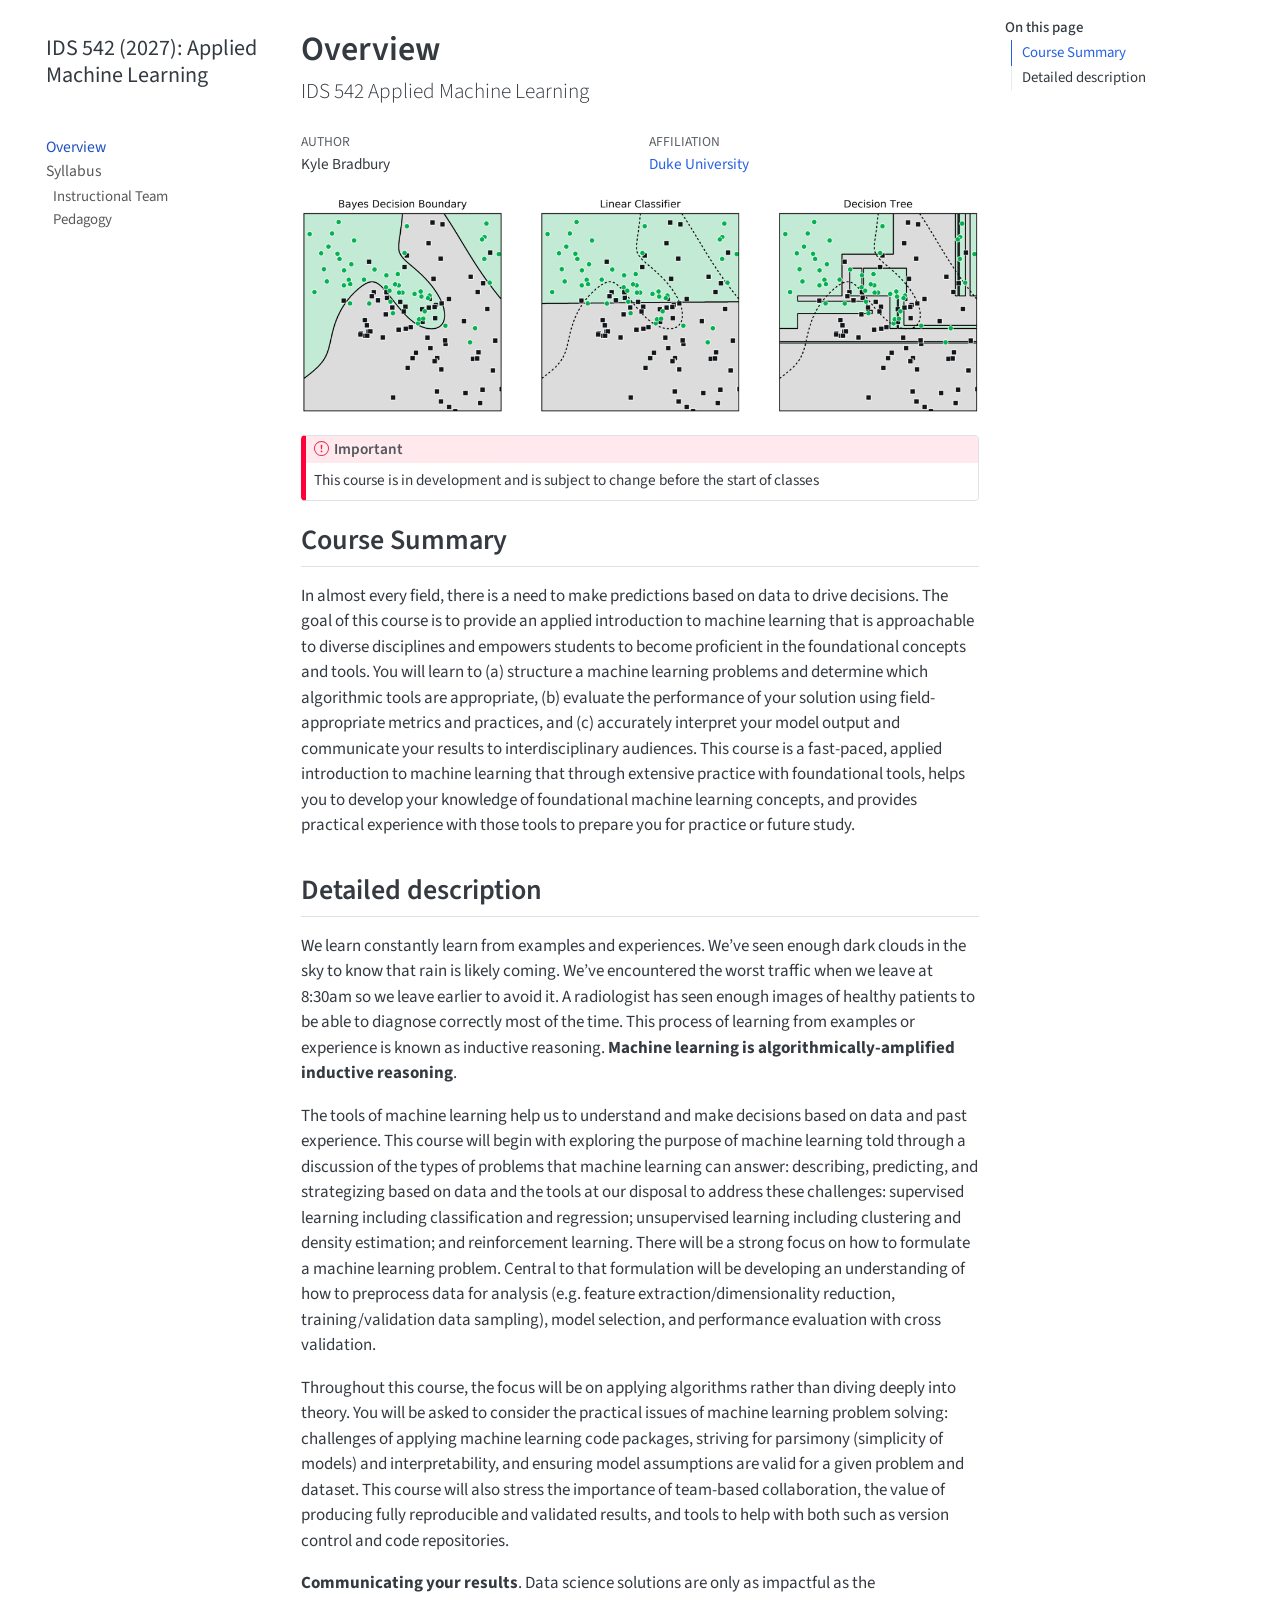
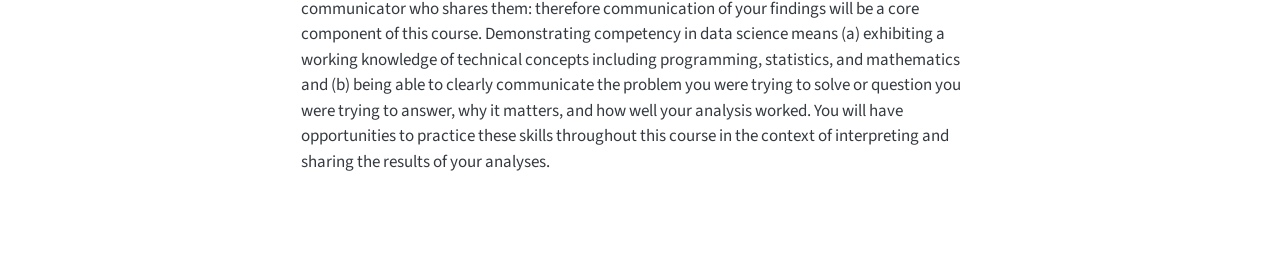
==== docs/index.html @ 414c174b "first commit" ====
<!DOCTYPE html>
<html xmlns="http://www.w3.org/1999/xhtml" lang="en" xml:lang="en"><head>

<meta charset="utf-8">
<meta name="generator" content="quarto-1.6.36">

<meta name="viewport" content="width=device-width, initial-scale=1.0, user-scalable=yes">

<meta name="author" content="Kyle Bradbury">

<title>Overview – IDS 542 (2027): Applied Machine Learning</title>
<style>
code{white-space: pre-wrap;}
span.smallcaps{font-variant: small-caps;}
div.columns{display: flex; gap: min(4vw, 1.5em);}
div.column{flex: auto; overflow-x: auto;}
div.hanging-indent{margin-left: 1.5em; text-indent: -1.5em;}
ul.task-list{list-style: none;}
ul.task-list li input[type="checkbox"] {
  width: 0.8em;
  margin: 0 0.8em 0.2em -1em; /* quarto-specific, see https://github.com/quarto-dev/quarto-cli/issues/4556 */ 
  vertical-align: middle;
}
</style>


<script src="site_libs/quarto-nav/quarto-nav.js"></script>
<script src="site_libs/quarto-nav/headroom.min.js"></script>
<script src="site_libs/clipboard/clipboard.min.js"></script>
<script src="site_libs/quarto-search/autocomplete.umd.js"></script>
<script src="site_libs/quarto-search/fuse.min.js"></script>
<script src="site_libs/quarto-search/quarto-search.js"></script>
<meta name="quarto:offset" content="./">
<script src="site_libs/quarto-html/quarto.js"></script>
<script src="site_libs/quarto-html/popper.min.js"></script>
<script src="site_libs/quarto-html/tippy.umd.min.js"></script>
<script src="site_libs/quarto-html/anchor.min.js"></script>
<link href="site_libs/quarto-html/tippy.css" rel="stylesheet">
<link href="site_libs/quarto-html/quarto-syntax-highlighting-01c78b5cd655e4cd89133cf59d535862.css" rel="stylesheet" id="quarto-text-highlighting-styles">
<script src="site_libs/bootstrap/bootstrap.min.js"></script>
<link href="site_libs/bootstrap/bootstrap-icons.css" rel="stylesheet">
<link href="site_libs/bootstrap/bootstrap-504dfd40fe2ab044efd8c4ece178275b.min.css" rel="stylesheet" append-hash="true" id="quarto-bootstrap" data-mode="light">
<script id="quarto-search-options" type="application/json">{
  "location": "sidebar",
  "copy-button": false,
  "collapse-after": 3,
  "panel-placement": "start",
  "type": "textbox",
  "limit": 50,
  "keyboard-shortcut": [
    "f",
    "/",
    "s"
  ],
  "show-item-context": false,
  "language": {
    "search-no-results-text": "No results",
    "search-matching-documents-text": "matching documents",
    "search-copy-link-title": "Copy link to search",
    "search-hide-matches-text": "Hide additional matches",
    "search-more-match-text": "more match in this document",
    "search-more-matches-text": "more matches in this document",
    "search-clear-button-title": "Clear",
    "search-text-placeholder": "",
    "search-detached-cancel-button-title": "Cancel",
    "search-submit-button-title": "Submit",
    "search-label": "Search"
  }
}</script>
<script async="" src="https://www.googletagmanager.com/gtag/js?id=G-63SKKDGFHG"></script>

<script type="text/javascript">

window.dataLayer = window.dataLayer || [];
function gtag(){dataLayer.push(arguments);}
gtag('js', new Date());
gtag('config', 'G-63SKKDGFHG', { 'anonymize_ip': true});
</script>


<link rel="stylesheet" href="styles.css">
</head>

<body class="nav-sidebar floating">

<div id="quarto-search-results"></div>
  <header id="quarto-header" class="headroom fixed-top">
  <nav class="quarto-secondary-nav">
    <div class="container-fluid d-flex">
      <button type="button" class="quarto-btn-toggle btn" data-bs-toggle="collapse" role="button" data-bs-target=".quarto-sidebar-collapse-item" aria-controls="quarto-sidebar" aria-expanded="false" aria-label="Toggle sidebar navigation" onclick="if (window.quartoToggleHeadroom) { window.quartoToggleHeadroom(); }">
        <i class="bi bi-layout-text-sidebar-reverse"></i>
      </button>
        <nav class="quarto-page-breadcrumbs" aria-label="breadcrumb"><ol class="breadcrumb"><li class="breadcrumb-item"><a href="./index.html">Overview</a></li></ol></nav>
        <a class="flex-grow-1" role="navigation" data-bs-toggle="collapse" data-bs-target=".quarto-sidebar-collapse-item" aria-controls="quarto-sidebar" aria-expanded="false" aria-label="Toggle sidebar navigation" onclick="if (window.quartoToggleHeadroom) { window.quartoToggleHeadroom(); }">      
        </a>
      <button type="button" class="btn quarto-search-button" aria-label="Search" onclick="window.quartoOpenSearch();">
        <i class="bi bi-search"></i>
      </button>
    </div>
  </nav>
</header>
<!-- content -->
<div id="quarto-content" class="quarto-container page-columns page-rows-contents page-layout-article">
<!-- sidebar -->
  <nav id="quarto-sidebar" class="sidebar collapse collapse-horizontal quarto-sidebar-collapse-item sidebar-navigation floating overflow-auto">
    <div class="pt-lg-2 mt-2 text-left sidebar-header">
    <div class="sidebar-title mb-0 py-0">
      <a href="./">IDS 542 (2027): Applied Machine Learning</a> 
    </div>
      </div>
        <div class="mt-2 flex-shrink-0 align-items-center">
        <div class="sidebar-search">
        <div id="quarto-search" class="" title="Search"></div>
        </div>
        </div>
    <div class="sidebar-menu-container"> 
    <ul class="list-unstyled mt-1">
        <li class="sidebar-item">
  <div class="sidebar-item-container"> 
  <a href="./index.html" class="sidebar-item-text sidebar-link active">
 <span class="menu-text">Overview</span></a>
  </div>
</li>
        <li class="sidebar-item sidebar-item-section">
      <div class="sidebar-item-container"> 
            <a class="sidebar-item-text sidebar-link text-start" data-bs-toggle="collapse" data-bs-target="#quarto-sidebar-section-1" role="navigation" aria-expanded="true">
 <span class="menu-text">Syllabus</span></a>
          <a class="sidebar-item-toggle text-start" data-bs-toggle="collapse" data-bs-target="#quarto-sidebar-section-1" role="navigation" aria-expanded="true" aria-label="Toggle section">
            <i class="bi bi-chevron-right ms-2"></i>
          </a> 
      </div>
      <ul id="quarto-sidebar-section-1" class="collapse list-unstyled sidebar-section depth1 show">  
          <li class="sidebar-item">
  <div class="sidebar-item-container"> 
  <a href="./contacts.html" class="sidebar-item-text sidebar-link">
 <span class="menu-text">Instructional Team</span></a>
  </div>
</li>
          <li class="sidebar-item">
  <div class="sidebar-item-container"> 
  <a href="./pedagogy.html" class="sidebar-item-text sidebar-link">
 <span class="menu-text">Pedagogy</span></a>
  </div>
</li>
      </ul>
  </li>
    </ul>
    </div>
</nav>
<div id="quarto-sidebar-glass" class="quarto-sidebar-collapse-item" data-bs-toggle="collapse" data-bs-target=".quarto-sidebar-collapse-item"></div>
<!-- margin-sidebar -->
    <div id="quarto-margin-sidebar" class="sidebar margin-sidebar">
        <nav id="TOC" role="doc-toc" class="toc-active">
    <h2 id="toc-title">On this page</h2>
   
  <ul>
  <li><a href="#course-summary" id="toc-course-summary" class="nav-link active" data-scroll-target="#course-summary">Course Summary</a></li>
  <li><a href="#detailed-description" id="toc-detailed-description" class="nav-link" data-scroll-target="#detailed-description">Detailed description</a></li>
  </ul>
</nav>
    </div>
<!-- main -->
<main class="content" id="quarto-document-content">

<header id="title-block-header" class="quarto-title-block default">
<div class="quarto-title">
<h1 class="title">Overview</h1>
<p class="subtitle lead">IDS 542 Applied Machine Learning</p>
</div>


<div class="quarto-title-meta-author">
  <div class="quarto-title-meta-heading">Author</div>
  <div class="quarto-title-meta-heading">Affiliation</div>
  
    <div class="quarto-title-meta-contents">
    <p class="author">Kyle Bradbury <a href="mailto:kyle.bradbury@duke.edu" class="quarto-title-author-email"><i class="bi bi-envelope"></i></a> </p>
  </div>
  <div class="quarto-title-meta-contents">
        <p class="affiliation">
            <a href="www.duke.edu">
            Duke University
            </a>
          </p>
      </div>
  </div>

<div class="quarto-title-meta">

      
  
    
  </div>
  


</header>


<p><img src="img/decision-boundaries.png" class="img-fluid"></p>
<div class="callout callout-style-default callout-important callout-titled">
<div class="callout-header d-flex align-content-center">
<div class="callout-icon-container">
<i class="callout-icon"></i>
</div>
<div class="callout-title-container flex-fill">
Important
</div>
</div>
<div class="callout-body-container callout-body">
<p>This course is in development and is subject to change before the start of classes</p>
</div>
</div>
<section id="course-summary" class="level2">
<h2 class="anchored" data-anchor-id="course-summary">Course Summary</h2>
<p>In almost every field, there is a need to make predictions based on data to drive decisions. The goal of this course is to provide an applied introduction to machine learning that is approachable to diverse disciplines and empowers students to become proficient in the foundational concepts and tools. You will learn to (a) structure a machine learning problems and determine which algorithmic tools are appropriate, (b) evaluate the performance of your solution using field-appropriate metrics and practices, and (c) accurately interpret your model output and communicate your results to interdisciplinary audiences. This course is a fast-paced, applied introduction to machine learning that through extensive practice with foundational tools, helps you to develop your knowledge of foundational machine learning concepts, and provides practical experience with those tools to prepare you for practice or future study.</p>
</section>
<section id="detailed-description" class="level2">
<h2 class="anchored" data-anchor-id="detailed-description">Detailed description</h2>
<p>We learn constantly learn from examples and experiences. We’ve seen enough dark clouds in the sky to know that rain is likely coming. We’ve encountered the worst traffic when we leave at 8:30am so we leave earlier to avoid it. A radiologist has seen enough images of healthy patients to be able to diagnose correctly most of the time. This process of learning from examples or experience is known as inductive reasoning. <strong>Machine learning is algorithmically-amplified inductive reasoning</strong>.</p>
<p>The tools of machine learning help us to understand and make decisions based on data and past experience. This course will begin with exploring the purpose of machine learning told through a discussion of the types of problems that machine learning can answer: describing, predicting, and strategizing based on data and the tools at our disposal to address these challenges: supervised learning including classification and regression; unsupervised learning including clustering and density estimation; and reinforcement learning. There will be a strong focus on how to formulate a machine learning problem. Central to that formulation will be developing an understanding of how to preprocess data for analysis (e.g.&nbsp;feature extraction/dimensionality reduction, training/validation data sampling), model selection, and performance evaluation with cross validation.</p>
<p>Throughout this course, the focus will be on applying algorithms rather than diving deeply into theory. You will be asked to consider the practical issues of machine learning problem solving: challenges of applying machine learning code packages, striving for parsimony (simplicity of models) and interpretability, and ensuring model assumptions are valid for a given problem and dataset. This course will also stress the importance of team-based collaboration, the value of producing fully reproducible and validated results, and tools to help with both such as version control and code repositories.</p>
<p><strong>Communicating your results</strong>. Data science solutions are only as impactful as the communicator who shares them: therefore communication of your findings will be a core component of this course. Demonstrating competency in data science means (a) exhibiting a working knowledge of technical concepts including programming, statistics, and mathematics and (b) being able to clearly communicate the problem you were trying to solve or question you were trying to answer, why it matters, and how well your analysis worked. You will have opportunities to practice these skills throughout this course in the context of interpreting and sharing the results of your analyses.</p>


</section>

</main> <!-- /main -->
<script id="quarto-html-after-body" type="application/javascript">
window.document.addEventListener("DOMContentLoaded", function (event) {
  const toggleBodyColorMode = (bsSheetEl) => {
    const mode = bsSheetEl.getAttribute("data-mode");
    const bodyEl = window.document.querySelector("body");
    if (mode === "dark") {
      bodyEl.classList.add("quarto-dark");
      bodyEl.classList.remove("quarto-light");
    } else {
      bodyEl.classList.add("quarto-light");
      bodyEl.classList.remove("quarto-dark");
    }
  }
  const toggleBodyColorPrimary = () => {
    const bsSheetEl = window.document.querySelector("link#quarto-bootstrap");
    if (bsSheetEl) {
      toggleBodyColorMode(bsSheetEl);
    }
  }
  toggleBodyColorPrimary();  
  const icon = "";
  const anchorJS = new window.AnchorJS();
  anchorJS.options = {
    placement: 'right',
    icon: icon
  };
  anchorJS.add('.anchored');
  const isCodeAnnotation = (el) => {
    for (const clz of el.classList) {
      if (clz.startsWith('code-annotation-')) {                     
        return true;
      }
    }
    return false;
  }
  const onCopySuccess = function(e) {
    // button target
    const button = e.trigger;
    // don't keep focus
    button.blur();
    // flash "checked"
    button.classList.add('code-copy-button-checked');
    var currentTitle = button.getAttribute("title");
    button.setAttribute("title", "Copied!");
    let tooltip;
    if (window.bootstrap) {
      button.setAttribute("data-bs-toggle", "tooltip");
      button.setAttribute("data-bs-placement", "left");
      button.setAttribute("data-bs-title", "Copied!");
      tooltip = new bootstrap.Tooltip(button, 
        { trigger: "manual", 
          customClass: "code-copy-button-tooltip",
          offset: [0, -8]});
      tooltip.show();    
    }
    setTimeout(function() {
      if (tooltip) {
        tooltip.hide();
        button.removeAttribute("data-bs-title");
        button.removeAttribute("data-bs-toggle");
        button.removeAttribute("data-bs-placement");
      }
      button.setAttribute("title", currentTitle);
      button.classList.remove('code-copy-button-checked');
    }, 1000);
    // clear code selection
    e.clearSelection();
  }
  const getTextToCopy = function(trigger) {
      const codeEl = trigger.previousElementSibling.cloneNode(true);
      for (const childEl of codeEl.children) {
        if (isCodeAnnotation(childEl)) {
          childEl.remove();
        }
      }
      return codeEl.innerText;
  }
  const clipboard = new window.ClipboardJS('.code-copy-button:not([data-in-quarto-modal])', {
    text: getTextToCopy
  });
  clipboard.on('success', onCopySuccess);
  if (window.document.getElementById('quarto-embedded-source-code-modal')) {
    const clipboardModal = new window.ClipboardJS('.code-copy-button[data-in-quarto-modal]', {
      text: getTextToCopy,
      container: window.document.getElementById('quarto-embedded-source-code-modal')
    });
    clipboardModal.on('success', onCopySuccess);
  }
    var localhostRegex = new RegExp(/^(?:http|https):\/\/localhost\:?[0-9]*\//);
    var mailtoRegex = new RegExp(/^mailto:/);
      var filterRegex = new RegExp('/' + window.location.host + '/');
    var isInternal = (href) => {
        return filterRegex.test(href) || localhostRegex.test(href) || mailtoRegex.test(href);
    }
    // Inspect non-navigation links and adorn them if external
 	var links = window.document.querySelectorAll('a[href]:not(.nav-link):not(.navbar-brand):not(.toc-action):not(.sidebar-link):not(.sidebar-item-toggle):not(.pagination-link):not(.no-external):not([aria-hidden]):not(.dropdown-item):not(.quarto-navigation-tool):not(.about-link)');
    for (var i=0; i<links.length; i++) {
      const link = links[i];
      if (!isInternal(link.href)) {
        // undo the damage that might have been done by quarto-nav.js in the case of
        // links that we want to consider external
        if (link.dataset.originalHref !== undefined) {
          link.href = link.dataset.originalHref;
        }
      }
    }
  function tippyHover(el, contentFn, onTriggerFn, onUntriggerFn) {
    const config = {
      allowHTML: true,
      maxWidth: 500,
      delay: 100,
      arrow: false,
      appendTo: function(el) {
          return el.parentElement;
      },
      interactive: true,
      interactiveBorder: 10,
      theme: 'quarto',
      placement: 'bottom-start',
    };
    if (contentFn) {
      config.content = contentFn;
    }
    if (onTriggerFn) {
      config.onTrigger = onTriggerFn;
    }
    if (onUntriggerFn) {
      config.onUntrigger = onUntriggerFn;
    }
    window.tippy(el, config); 
  }
  const noterefs = window.document.querySelectorAll('a[role="doc-noteref"]');
  for (var i=0; i<noterefs.length; i++) {
    const ref = noterefs[i];
    tippyHover(ref, function() {
      // use id or data attribute instead here
      let href = ref.getAttribute('data-footnote-href') || ref.getAttribute('href');
      try { href = new URL(href).hash; } catch {}
      const id = href.replace(/^#\/?/, "");
      const note = window.document.getElementById(id);
      if (note) {
        return note.innerHTML;
      } else {
        return "";
      }
    });
  }
  const xrefs = window.document.querySelectorAll('a.quarto-xref');
  const processXRef = (id, note) => {
    // Strip column container classes
    const stripColumnClz = (el) => {
      el.classList.remove("page-full", "page-columns");
      if (el.children) {
        for (const child of el.children) {
          stripColumnClz(child);
        }
      }
    }
    stripColumnClz(note)
    if (id === null || id.startsWith('sec-')) {
      // Special case sections, only their first couple elements
      const container = document.createElement("div");
      if (note.children && note.children.length > 2) {
        container.appendChild(note.children[0].cloneNode(true));
        for (let i = 1; i < note.children.length; i++) {
          const child = note.children[i];
          if (child.tagName === "P" && child.innerText === "") {
            continue;
          } else {
            container.appendChild(child.cloneNode(true));
            break;
          }
        }
        if (window.Quarto?.typesetMath) {
          window.Quarto.typesetMath(container);
        }
        return container.innerHTML
      } else {
        if (window.Quarto?.typesetMath) {
          window.Quarto.typesetMath(note);
        }
        return note.innerHTML;
      }
    } else {
      // Remove any anchor links if they are present
      const anchorLink = note.querySelector('a.anchorjs-link');
      if (anchorLink) {
        anchorLink.remove();
      }
      if (window.Quarto?.typesetMath) {
        window.Quarto.typesetMath(note);
      }
      if (note.classList.contains("callout")) {
        return note.outerHTML;
      } else {
        return note.innerHTML;
      }
    }
  }
  for (var i=0; i<xrefs.length; i++) {
    const xref = xrefs[i];
    tippyHover(xref, undefined, function(instance) {
      instance.disable();
      let url = xref.getAttribute('href');
      let hash = undefined; 
      if (url.startsWith('#')) {
        hash = url;
      } else {
        try { hash = new URL(url).hash; } catch {}
      }
      if (hash) {
        const id = hash.replace(/^#\/?/, "");
        const note = window.document.getElementById(id);
        if (note !== null) {
          try {
            const html = processXRef(id, note.cloneNode(true));
            instance.setContent(html);
          } finally {
            instance.enable();
            instance.show();
          }
        } else {
          // See if we can fetch this
          fetch(url.split('#')[0])
          .then(res => res.text())
          .then(html => {
            const parser = new DOMParser();
            const htmlDoc = parser.parseFromString(html, "text/html");
            const note = htmlDoc.getElementById(id);
            if (note !== null) {
              const html = processXRef(id, note);
              instance.setContent(html);
            } 
          }).finally(() => {
            instance.enable();
            instance.show();
          });
        }
      } else {
        // See if we can fetch a full url (with no hash to target)
        // This is a special case and we should probably do some content thinning / targeting
        fetch(url)
        .then(res => res.text())
        .then(html => {
          const parser = new DOMParser();
          const htmlDoc = parser.parseFromString(html, "text/html");
          const note = htmlDoc.querySelector('main.content');
          if (note !== null) {
            // This should only happen for chapter cross references
            // (since there is no id in the URL)
            // remove the first header
            if (note.children.length > 0 && note.children[0].tagName === "HEADER") {
              note.children[0].remove();
            }
            const html = processXRef(null, note);
            instance.setContent(html);
          } 
        }).finally(() => {
          instance.enable();
          instance.show();
        });
      }
    }, function(instance) {
    });
  }
      let selectedAnnoteEl;
      const selectorForAnnotation = ( cell, annotation) => {
        let cellAttr = 'data-code-cell="' + cell + '"';
        let lineAttr = 'data-code-annotation="' +  annotation + '"';
        const selector = 'span[' + cellAttr + '][' + lineAttr + ']';
        return selector;
      }
      const selectCodeLines = (annoteEl) => {
        const doc = window.document;
        const targetCell = annoteEl.getAttribute("data-target-cell");
        const targetAnnotation = annoteEl.getAttribute("data-target-annotation");
        const annoteSpan = window.document.querySelector(selectorForAnnotation(targetCell, targetAnnotation));
        const lines = annoteSpan.getAttribute("data-code-lines").split(",");
        const lineIds = lines.map((line) => {
          return targetCell + "-" + line;
        })
        let top = null;
        let height = null;
        let parent = null;
        if (lineIds.length > 0) {
            //compute the position of the single el (top and bottom and make a div)
            const el = window.document.getElementById(lineIds[0]);
            top = el.offsetTop;
            height = el.offsetHeight;
            parent = el.parentElement.parentElement;
          if (lineIds.length > 1) {
            const lastEl = window.document.getElementById(lineIds[lineIds.length - 1]);
            const bottom = lastEl.offsetTop + lastEl.offsetHeight;
            height = bottom - top;
          }
          if (top !== null && height !== null && parent !== null) {
            // cook up a div (if necessary) and position it 
            let div = window.document.getElementById("code-annotation-line-highlight");
            if (div === null) {
              div = window.document.createElement("div");
              div.setAttribute("id", "code-annotation-line-highlight");
              div.style.position = 'absolute';
              parent.appendChild(div);
            }
            div.style.top = top - 2 + "px";
            div.style.height = height + 4 + "px";
            div.style.left = 0;
            let gutterDiv = window.document.getElementById("code-annotation-line-highlight-gutter");
            if (gutterDiv === null) {
              gutterDiv = window.document.createElement("div");
              gutterDiv.setAttribute("id", "code-annotation-line-highlight-gutter");
              gutterDiv.style.position = 'absolute';
              const codeCell = window.document.getElementById(targetCell);
              const gutter = codeCell.querySelector('.code-annotation-gutter');
              gutter.appendChild(gutterDiv);
            }
            gutterDiv.style.top = top - 2 + "px";
            gutterDiv.style.height = height + 4 + "px";
          }
          selectedAnnoteEl = annoteEl;
        }
      };
      const unselectCodeLines = () => {
        const elementsIds = ["code-annotation-line-highlight", "code-annotation-line-highlight-gutter"];
        elementsIds.forEach((elId) => {
          const div = window.document.getElementById(elId);
          if (div) {
            div.remove();
          }
        });
        selectedAnnoteEl = undefined;
      };
        // Handle positioning of the toggle
    window.addEventListener(
      "resize",
      throttle(() => {
        elRect = undefined;
        if (selectedAnnoteEl) {
          selectCodeLines(selectedAnnoteEl);
        }
      }, 10)
    );
    function throttle(fn, ms) {
    let throttle = false;
    let timer;
      return (...args) => {
        if(!throttle) { // first call gets through
            fn.apply(this, args);
            throttle = true;
        } else { // all the others get throttled
            if(timer) clearTimeout(timer); // cancel #2
            timer = setTimeout(() => {
              fn.apply(this, args);
              timer = throttle = false;
            }, ms);
        }
      };
    }
      // Attach click handler to the DT
      const annoteDls = window.document.querySelectorAll('dt[data-target-cell]');
      for (const annoteDlNode of annoteDls) {
        annoteDlNode.addEventListener('click', (event) => {
          const clickedEl = event.target;
          if (clickedEl !== selectedAnnoteEl) {
            unselectCodeLines();
            const activeEl = window.document.querySelector('dt[data-target-cell].code-annotation-active');
            if (activeEl) {
              activeEl.classList.remove('code-annotation-active');
            }
            selectCodeLines(clickedEl);
            clickedEl.classList.add('code-annotation-active');
          } else {
            // Unselect the line
            unselectCodeLines();
            clickedEl.classList.remove('code-annotation-active');
          }
        });
      }
  const findCites = (el) => {
    const parentEl = el.parentElement;
    if (parentEl) {
      const cites = parentEl.dataset.cites;
      if (cites) {
        return {
          el,
          cites: cites.split(' ')
        };
      } else {
        return findCites(el.parentElement)
      }
    } else {
      return undefined;
    }
  };
  var bibliorefs = window.document.querySelectorAll('a[role="doc-biblioref"]');
  for (var i=0; i<bibliorefs.length; i++) {
    const ref = bibliorefs[i];
    const citeInfo = findCites(ref);
    if (citeInfo) {
      tippyHover(citeInfo.el, function() {
        var popup = window.document.createElement('div');
        citeInfo.cites.forEach(function(cite) {
          var citeDiv = window.document.createElement('div');
          citeDiv.classList.add('hanging-indent');
          citeDiv.classList.add('csl-entry');
          var biblioDiv = window.document.getElementById('ref-' + cite);
          if (biblioDiv) {
            citeDiv.innerHTML = biblioDiv.innerHTML;
          }
          popup.appendChild(citeDiv);
        });
        return popup.innerHTML;
      });
    }
  }
});
</script>
</div> <!-- /content -->




</body></html>
---- docs/site_libs/quarto-html/tippy.css ----
.tippy-box[data-animation=fade][data-state=hidden]{opacity:0}[data-tippy-root]{max-width:calc(100vw - 10px)}.tippy-box{position:relative;background-color:#333;color:#fff;border-radius:4px;font-size:14px;line-height:1.4;white-space:normal;outline:0;transition-property:transform,visibility,opacity}.tippy-box[data-placement^=top]>.tippy-arrow{bottom:0}.tippy-box[data-placement^=top]>.tippy-arrow:before{bottom:-7px;left:0;border-width:8px 8px 0;border-top-color:initial;transform-origin:center top}.tippy-box[data-placement^=bottom]>.tippy-arrow{top:0}.tippy-box[data-placement^=bottom]>.tippy-arrow:before{top:-7px;left:0;border-width:0 8px 8px;border-bottom-color:initial;transform-origin:center bottom}.tippy-box[data-placement^=left]>.tippy-arrow{right:0}.tippy-box[data-placement^=left]>.tippy-arrow:before{border-width:8px 0 8px 8px;border-left-color:initial;right:-7px;transform-origin:center left}.tippy-box[data-placement^=right]>.tippy-arrow{left:0}.tippy-box[data-placement^=right]>.tippy-arrow:before{left:-7px;border-width:8px 8px 8px 0;border-right-color:initial;transform-origin:center right}.tippy-box[data-inertia][data-state=visible]{transition-timing-function:cubic-bezier(.54,1.5,.38,1.11)}.tippy-arrow{width:16px;height:16px;color:#333}.tippy-arrow:before{content:"";position:absolute;border-color:transparent;border-style:solid}.tippy-content{position:relative;padding:5px 9px;z-index:1}
---- docs/site_libs/quarto-html/quarto-syntax-highlighting-01c78b5cd655e4cd89133cf59d535862.css ----
/* quarto syntax highlight colors */
:root {
  --quarto-hl-ot-color: #003B4F;
  --quarto-hl-at-color: #657422;
  --quarto-hl-ss-color: #20794D;
  --quarto-hl-an-color: #5E5E5E;
  --quarto-hl-fu-color: #4758AB;
  --quarto-hl-st-color: #20794D;
  --quarto-hl-cf-color: #003B4F;
  --quarto-hl-op-color: #5E5E5E;
  --quarto-hl-er-color: #AD0000;
  --quarto-hl-bn-color: #AD0000;
  --quarto-hl-al-color: #AD0000;
  --quarto-hl-va-color: #111111;
  --quarto-hl-bu-color: inherit;
  --quarto-hl-ex-color: inherit;
  --quarto-hl-pp-color: #AD0000;
  --quarto-hl-in-color: #5E5E5E;
  --quarto-hl-vs-color: #20794D;
  --quarto-hl-wa-color: #5E5E5E;
  --quarto-hl-do-color: #5E5E5E;
  --quarto-hl-im-color: #00769E;
  --quarto-hl-ch-color: #20794D;
  --quarto-hl-dt-color: #AD0000;
  --quarto-hl-fl-color: #AD0000;
  --quarto-hl-co-color: #5E5E5E;
  --quarto-hl-cv-color: #5E5E5E;
  --quarto-hl-cn-color: #8f5902;
  --quarto-hl-sc-color: #5E5E5E;
  --quarto-hl-dv-color: #AD0000;
  --quarto-hl-kw-color: #003B4F;
}

/* other quarto variables */
:root {
  --quarto-font-monospace: SFMono-Regular, Menlo, Monaco, Consolas, "Liberation Mono", "Courier New", monospace;
}

pre > code.sourceCode > span {
  color: #003B4F;
}

code span {
  color: #003B4F;
}

code.sourceCode > span {
  color: #003B4F;
}

div.sourceCode,
div.sourceCode pre.sourceCode {
  color: #003B4F;
}

code span.ot {
  color: #003B4F;
  font-style: inherit;
}

code span.at {
  color: #657422;
  font-style: inherit;
}

code span.ss {
  color: #20794D;
  font-style: inherit;
}

code span.an {
  color: #5E5E5E;
  font-style: inherit;
}

code span.fu {
  color: #4758AB;
  font-style: inherit;
}

code span.st {
  color: #20794D;
  font-style: inherit;
}

code span.cf {
  color: #003B4F;
  font-weight: bold;
  font-style: inherit;
}

code span.op {
  color: #5E5E5E;
  font-style: inherit;
}

code span.er {
  color: #AD0000;
  font-style: inherit;
}

code span.bn {
  color: #AD0000;
  font-style: inherit;
}

code span.al {
  color: #AD0000;
  font-style: inherit;
}

code span.va {
  color: #111111;
  font-style: inherit;
}

code span.bu {
  font-style: inherit;
}

code span.ex {
  font-style: inherit;
}

code span.pp {
  color: #AD0000;
  font-style: inherit;
}

code span.in {
  color: #5E5E5E;
  font-style: inherit;
}

code span.vs {
  color: #20794D;
  font-style: inherit;
}

code span.wa {
  color: #5E5E5E;
  font-style: italic;
}

code span.do {
  color: #5E5E5E;
  font-style: italic;
}

code span.im {
  color: #00769E;
  font-style: inherit;
}

code span.ch {
  color: #20794D;
  font-style: inherit;
}

code span.dt {
  color: #AD0000;
  font-style: inherit;
}

code span.fl {
  color: #AD0000;
  font-style: inherit;
}

code span.co {
  color: #5E5E5E;
  font-style: inherit;
}

code span.cv {
  color: #5E5E5E;
  font-style: italic;
}

code span.cn {
  color: #8f5902;
  font-style: inherit;
}

code span.sc {
  color: #5E5E5E;
  font-style: inherit;
}

code span.dv {
  color: #AD0000;
  font-style: inherit;
}

code span.kw {
  color: #003B4F;
  font-weight: bold;
  font-style: inherit;
}

.prevent-inlining {
  content: "</";
}

/*# sourceMappingURL=b864b4b3bfc832830bc29b9fb759e26b.css.map */
---- docs/styles.css ----
/* css styles */
.module {
    font-size: 18px;
    background: darkgray;
    color: white;
  }

  .table-primary {
    background: rgb(218, 233, 250);
    /* color: white; */
  }

  .table-warning {
    background: rgb(247, 226, 214);
    /* color: white; */
  }


/* Fix the table so that it is readable in smaller settings */
@media 
only screen and (max-width: 600px),
(min-device-width: 768px) and (max-device-width: 1024px)  {

  /* Force table to not be like tables anymore */
  table, thead, tbody, th, td, tr { 
    display: block; 
  }
  
  /* Hide table headers (but not display: none;, for accessibility) */
  thead tr { 
    position: absolute;
    top: -9999px;
    left: -9999px;
  }
  
  /*tr { border: 1px solid #ccc; }*/
  
  td { 
    /* Behave  like a "row" */
    border: none;
    /*border-bottom: 1px solid #eee; */
    position: relative;
    padding-left: 50%; 
  }
  
  .lecnum {
    font-weight: bold;
  }

  td:before { 
    /* Now like a table header */
    position: absolute;
    /* Top/left values mimic padding */
    top: 6px;
    left: 6px;
    width: 45%; 
    padding-right: 10px; 
    white-space: nowrap;
  }

}
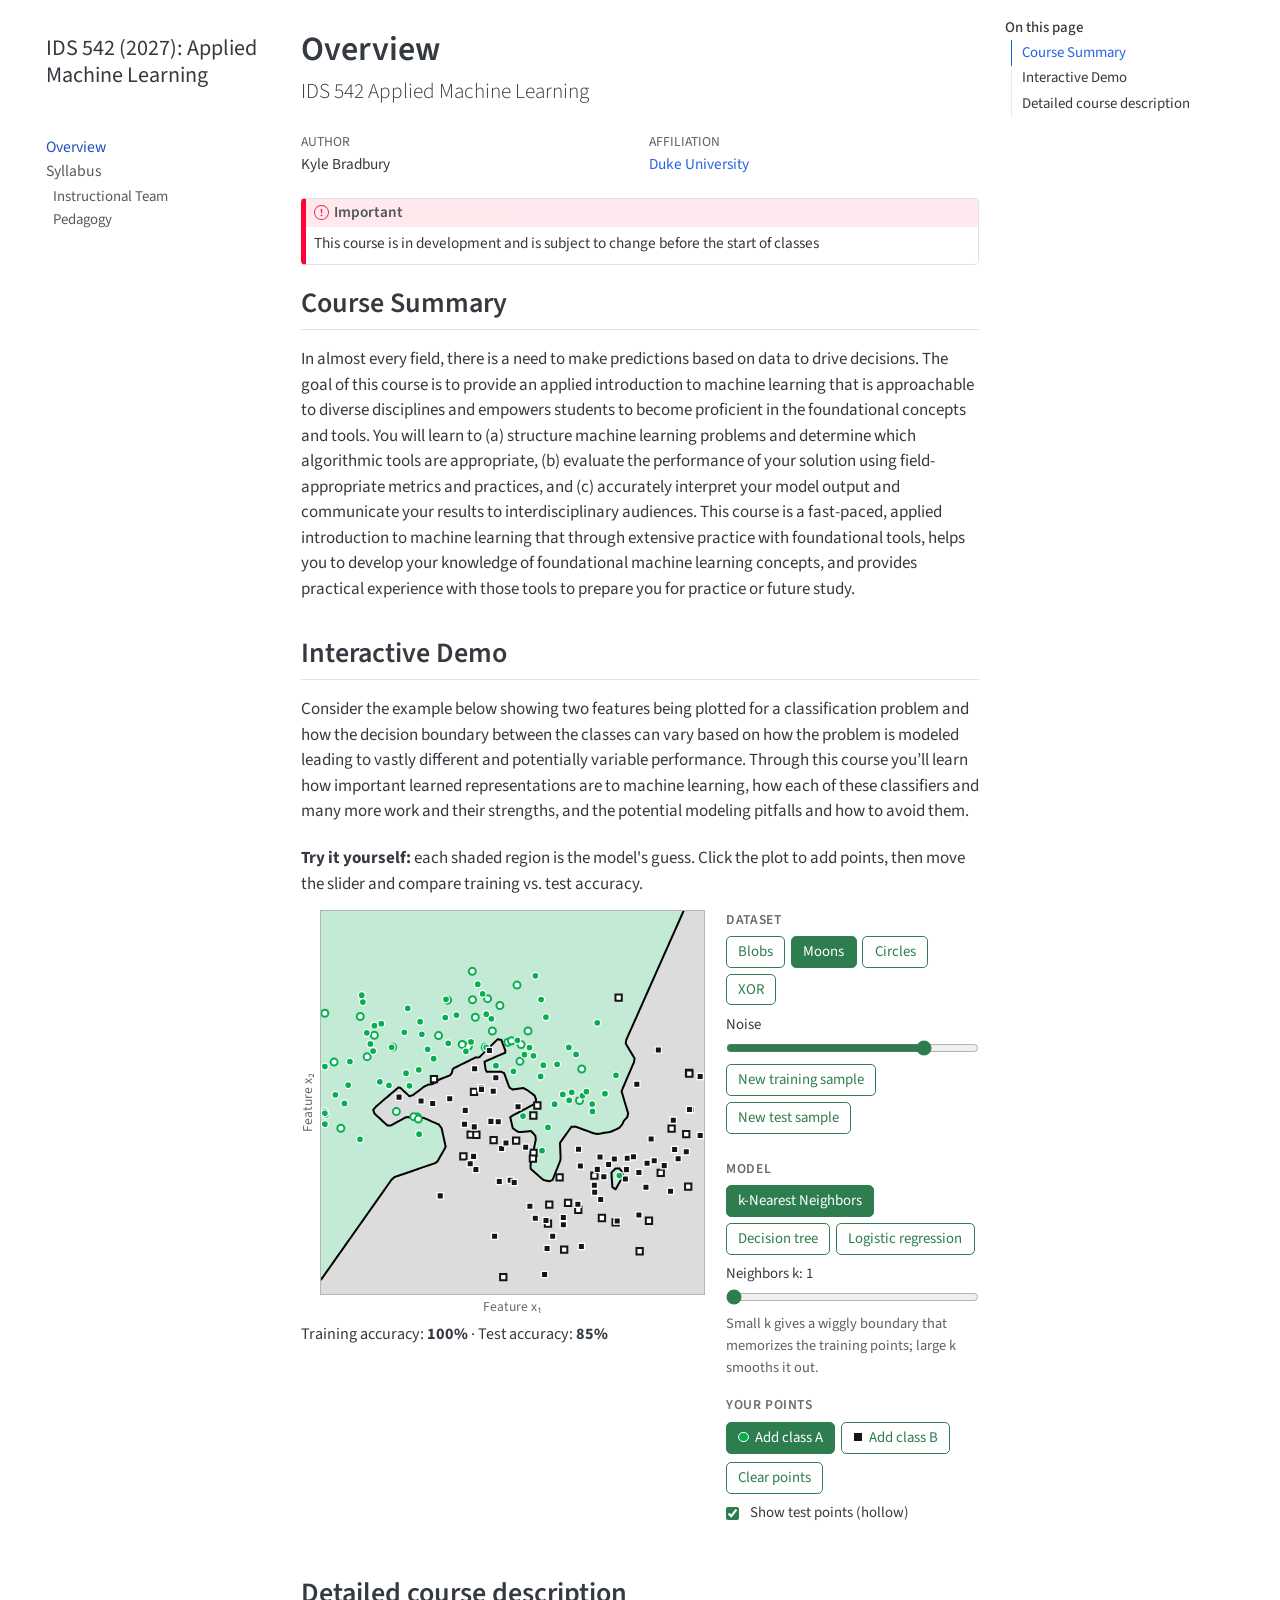
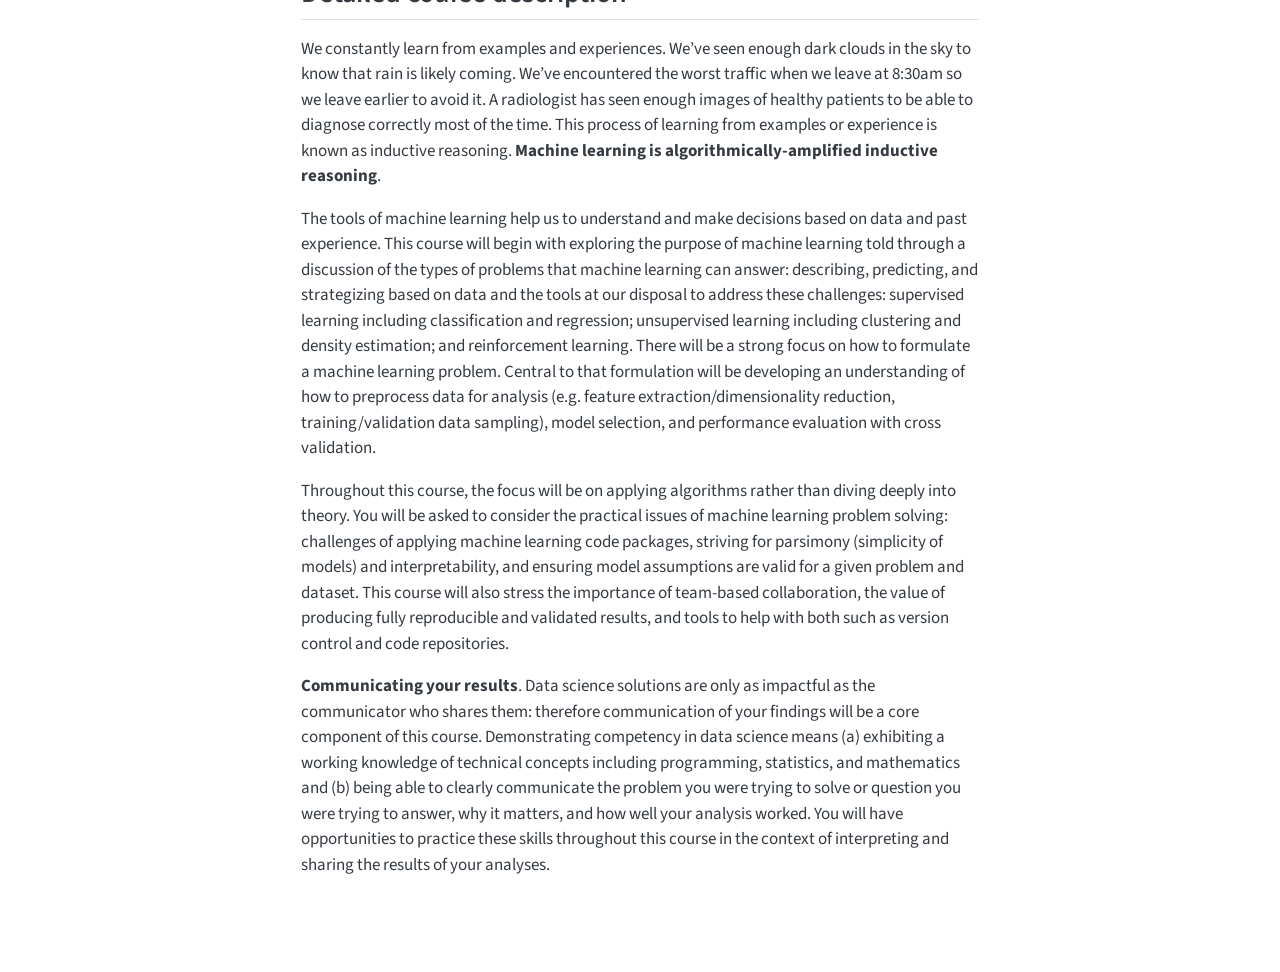
==== commit 808a12cb: "Added interactives" ====
--- a/docs/index.html
+++ b/docs/index.html
@@ -155,7 +155,8 @@
    
   <ul>
   <li><a href="#course-summary" id="toc-course-summary" class="nav-link active" data-scroll-target="#course-summary">Course Summary</a></li>
-  <li><a href="#detailed-description" id="toc-detailed-description" class="nav-link" data-scroll-target="#detailed-description">Detailed description</a></li>
+  <li><a href="#interactive-demo" id="toc-interactive-demo" class="nav-link" data-scroll-target="#interactive-demo">Interactive Demo</a></li>
+  <li><a href="#detailed-course-description" id="toc-detailed-course-description" class="nav-link" data-scroll-target="#detailed-course-description">Detailed course description</a></li>
   </ul>
 </nav>
     </div>
@@ -178,7 +179,7 @@
   </div>
   <div class="quarto-title-meta-contents">
         <p class="affiliation">
-            <a href="www.duke.edu">
+            <a href="https://www.duke.edu">
             Duke University
             </a>
           </p>
@@ -197,7 +198,6 @@
 </header>
 
 
-<p><img src="img/decision-boundaries.png" class="img-fluid"></p>
 <div class="callout callout-style-default callout-important callout-titled">
 <div class="callout-header d-flex align-content-center">
 <div class="callout-icon-container">
@@ -213,11 +213,999 @@
 </div>
 <section id="course-summary" class="level2">
 <h2 class="anchored" data-anchor-id="course-summary">Course Summary</h2>
-<p>In almost every field, there is a need to make predictions based on data to drive decisions. The goal of this course is to provide an applied introduction to machine learning that is approachable to diverse disciplines and empowers students to become proficient in the foundational concepts and tools. You will learn to (a) structure a machine learning problems and determine which algorithmic tools are appropriate, (b) evaluate the performance of your solution using field-appropriate metrics and practices, and (c) accurately interpret your model output and communicate your results to interdisciplinary audiences. This course is a fast-paced, applied introduction to machine learning that through extensive practice with foundational tools, helps you to develop your knowledge of foundational machine learning concepts, and provides practical experience with those tools to prepare you for practice or future study.</p>
+<p>In almost every field, there is a need to make predictions based on data to drive decisions. The goal of this course is to provide an applied introduction to machine learning that is approachable to diverse disciplines and empowers students to become proficient in the foundational concepts and tools. You will learn to (a) structure machine learning problems and determine which algorithmic tools are appropriate, (b) evaluate the performance of your solution using field-appropriate metrics and practices, and (c) accurately interpret your model output and communicate your results to interdisciplinary audiences. This course is a fast-paced, applied introduction to machine learning that through extensive practice with foundational tools, helps you to develop your knowledge of foundational machine learning concepts, and provides practical experience with those tools to prepare you for practice or future study.</p>
 </section>
-<section id="detailed-description" class="level2">
-<h2 class="anchored" data-anchor-id="detailed-description">Detailed description</h2>
-<p>We learn constantly learn from examples and experiences. We’ve seen enough dark clouds in the sky to know that rain is likely coming. We’ve encountered the worst traffic when we leave at 8:30am so we leave earlier to avoid it. A radiologist has seen enough images of healthy patients to be able to diagnose correctly most of the time. This process of learning from examples or experience is known as inductive reasoning. <strong>Machine learning is algorithmically-amplified inductive reasoning</strong>.</p>
+<section id="interactive-demo" class="level2">
+<h2 class="anchored" data-anchor-id="interactive-demo">Interactive Demo</h2>
+<p>Consider the example below showing two features being plotted for a classification problem and how the decision boundary between the classes can vary based on how the problem is modeled leading to vastly different and potentially variable performance. Through this course you’ll learn how important learned representations are to machine learning, how each of these classifiers and many more work and their strengths, and the potential modeling pitfalls and how to avoid them.</p>
+<!--
+  Interactive classifier demo for the homepage (included by index.qmd).
+
+  What it does: you pick a dataset and a classifier (k-nearest neighbors, a decision tree, or
+  logistic regression), turn the model's complexity knob, and watch the decision boundary and the
+  training vs. test accuracy change. The demo opens deliberately overfit (k-NN with k = 1).
+
+  How this file is organized:
+    1. A static fallback figure (plain Quarto markdown). It shows until the demo starts, and stays
+       visible if JavaScript is turned off or the demo hits an error.
+    2. One raw HTML block containing
+         a. the demo's HTML (the plot canvas and the controls),
+         b. its CSS (every rule is scoped under #ml-demo, so it can't affect the rest of the site),
+         c. its JavaScript: data generation, the three ML models, and the drawing code.
+  Everything runs in the browser, with no libraries and no network requests.
+-->
+<div id="ml-demo-fallback">
+<p><img src="img/decision-boundaries.png" class="img-fluid" alt="Three panels comparing classifiers on the same two-class dataset: the Bayes decision boundary, a linear classifier, and a decision tree."></p>
+</div>
+<!-- The demo starts hidden; the script un-hides it once everything is ready.
+     Elements the script uses are tagged with data-* attributes:
+       data-group   a row of toggle buttons where one is selected at a time
+       data-value   the value a toggle button selects
+       data-input   a slider or checkbox the script reads
+       data-out     text the script writes (accuracies, slider label, hint)
+       data-action  a one-shot button (new samples, clear points) -->
+<div id="ml-demo" hidden="">
+  <p class="mld-caption"><strong>Try it yourself:</strong> each shaded region is the model's guess. Click the plot to add points, then move the slider and compare training vs. test accuracy.</p>
+  <div class="mld-layout">
+    <!-- Left (or top on phones): the plot and the accuracy readout -->
+    <div class="mld-plot">
+      <!-- Axis labels sit outside the canvas: the y-axis label in a narrow left column and the
+           x-axis label underneath. Both axes are input FEATURES (x1 and x2); the class label is
+           shown by color and shape. They're named x1 and x2 rather than x and y because in ML,
+           y usually means the label. The subscripts are Unicode characters rather than <sub>
+           tags, because <sub> renders as a superscript in rotated (vertical) text. -->
+      <div class="mld-axes">
+        <span class="mld-axis-y" aria-hidden="true">Feature x₂</span>
+        <canvas role="img" aria-label="Interactive classifier plot"></canvas>
+        <span class="mld-axis-x" aria-hidden="true">Feature x₁</span>
+      </div>
+      <p class="mld-readout" aria-live="polite">
+        Training accuracy: <strong data-out="train">—</strong> · Test accuracy: <strong data-out="test">—</strong>
+      </p>
+    </div>
+    <!-- Right (or below on phones): the controls -->
+    <div class="mld-controls">
+      <fieldset>
+        <legend>Dataset</legend>
+        <div class="mld-seg" data-group="dataset">
+          <button type="button" data-value="blobs">Blobs</button>
+          <button type="button" data-value="moons">Moons</button>
+          <button type="button" data-value="circles">Circles</button>
+          <button type="button" data-value="xor">XOR</button>
+        </div>
+        <label class="mld-range">Noise
+          <input type="range" data-input="noise" min="0" max="1" step="0.05" value="0.8">
+        </label>
+        <div class="mld-actions">
+          <button type="button" data-action="new-train">New training sample</button>
+          <button type="button" data-action="new-test">New test sample</button>
+        </div>
+      </fieldset>
+      <fieldset>
+        <legend>Model</legend>
+        <div class="mld-seg" data-group="model">
+          <button type="button" data-value="knn">k-Nearest Neighbors</button>
+          <button type="button" data-value="tree">Decision tree</button>
+          <button type="button" data-value="lr">Logistic regression</button>
+        </div>
+        <!-- The complexity slider. Its label, range, and hint change with the selected model. -->
+        <label class="mld-range"><span><span data-out="param-label">Neighbors k</span>: <output data-out="param-value">1</output></span>
+          <input type="range" data-input="param" min="1" max="30" step="1" value="1">
+        </label>
+        <p class="mld-hint" data-out="hint"></p>
+      </fieldset>
+      <fieldset>
+        <legend>Your points</legend>
+        <div class="mld-seg" data-group="addClass" role="group" aria-label="Clicks add">
+          <button type="button" data-value="1"><span class="mld-swatch mld-swatch-a" aria-hidden="true"></span>Add class A</button>
+          <button type="button" data-value="0"><span class="mld-swatch mld-swatch-b" aria-hidden="true"></span>Add class B</button>
+        </div>
+        <button type="button" class="mld-btn" data-action="clear">Clear points</button>
+        <label class="mld-check"><input type="checkbox" data-input="showTest" checked=""> Show test points (hollow)</label>
+      </fieldset>
+    </div>
+  </div>
+</div>
+
+<style>
+#ml-demo {
+  /* Colors sampled from img/decision-boundaries.png. The script reads these values, so the
+     plot can be recolored here without touching any JavaScript. */
+  --mld-region-a: #c2ead4;
+  --mld-region-b: #dcdcdc;
+  --mld-neutral: #f4f5f4;
+  --mld-point-a: #06b050;
+  --mld-point-b: #121619;
+  --mld-point-edge: #ffffff;
+  --mld-boundary: #000000;
+  --mld-accent: #2e7d4f;
+  /* Lets the layout below respond to the demo's own width rather than the whole window's */
+  container-type: inline-size;
+  margin: 1.25rem 0 1.5rem;
+}
+#ml-demo .mld-caption { margin-bottom: 0.75rem; }
+/* One column by default; plot and controls side by side when there's room */
+#ml-demo .mld-layout { display: grid; gap: 1.25rem; grid-template-columns: minmax(0, 1fr); }
+@container (min-width: 620px) {
+  #ml-demo .mld-layout { grid-template-columns: minmax(0, 1.6fr) minmax(200px, 1fr); align-items: start; }
+}
+/* The plot is always square and fills its column */
+#ml-demo canvas {
+  display: block; width: 100%; height: auto; aspect-ratio: 1;
+  cursor: crosshair; touch-action: manipulation;
+  border: 1px solid #b5b5b5;
+}
+/* Axis labels: a left column for the vertical label (rotated to read bottom to top) and a
+   row under the plot for the horizontal one */
+#ml-demo .mld-axes { display: grid; grid-template-columns: auto minmax(0, 1fr); align-items: center; column-gap: 0.3rem; }
+#ml-demo .mld-axis-x, #ml-demo .mld-axis-y { font-size: 0.8rem; line-height: 1; opacity: 0.75; white-space: nowrap; }
+#ml-demo .mld-axis-y { writing-mode: vertical-rl; transform: rotate(180deg); }
+#ml-demo .mld-axis-x { grid-column: 2; text-align: center; margin-top: 0.3rem; }
+#ml-demo .mld-readout { margin: 0.5rem 0 0; font-size: 0.95rem; }
+/* Control groups: small uppercase headings, no boxes */
+#ml-demo fieldset { border: 0; margin: 0 0 1rem; padding: 0; min-width: 0; }
+#ml-demo legend {
+  float: none; width: auto; margin-bottom: 0.35rem; padding: 0;
+  font-size: 0.8rem; font-weight: 600; letter-spacing: 0.04em; text-transform: uppercase; opacity: 0.75;
+}
+/* Buttons: outlined, and filled in when selected (aria-pressed="true") */
+#ml-demo .mld-seg, #ml-demo .mld-actions { display: flex; flex-wrap: wrap; gap: 0.35rem; margin-bottom: 0.5rem; }
+#ml-demo button {
+  font: inherit; font-size: 0.875rem; line-height: 1.2;
+  padding: 0.35rem 0.65rem; border-radius: 0.3rem;
+  border: 1px solid var(--mld-accent); background: transparent; color: var(--mld-accent);
+  cursor: pointer;
+}
+#ml-demo button:hover { background: rgba(46, 125, 79, 0.08); }
+#ml-demo button[aria-pressed="true"] { background: var(--mld-accent); color: #fff; }
+#ml-demo button:focus-visible, #ml-demo input:focus-visible { outline: 2px solid var(--mld-accent); outline-offset: 2px; }
+/* Sliders and the checkbox */
+#ml-demo .mld-range { display: flex; flex-direction: column; gap: 0.2rem; margin: 0.25rem 0 0.5rem; font-size: 0.875rem; }
+#ml-demo input[type="range"] { width: 100%; accent-color: var(--mld-accent); }
+#ml-demo .mld-check { display: flex; align-items: center; gap: 0.4rem; margin-top: 0.5rem; font-size: 0.875rem; }
+#ml-demo input[type="checkbox"] { accent-color: var(--mld-accent); }
+#ml-demo .mld-hint { margin: 0; font-size: 0.85rem; opacity: 0.8; }
+/* The small circle and square on the "Add class" buttons */
+#ml-demo .mld-swatch { display: inline-block; width: 0.7em; height: 0.7em; margin-right: 0.4em; vertical-align: -0.05em; border: 1px solid #fff; }
+#ml-demo .mld-swatch-a { background: var(--mld-point-a); border-radius: 50%; }
+#ml-demo .mld-swatch-b { background: var(--mld-point-b); }
+</style>
+
+<script>
+// =====================================================================================
+// HOW TO READ THIS SCRIPT (a quick JavaScript guide for Python users)
+//
+//   var x = 5;                     is like   x = 5
+//   function f(a, b) { ... }       is like   def f(a, b): ...
+//   for (i = 0; i < n; i++)        is like   for i in range(n):
+//   cond ? a : b                   is like   a if cond else b
+//   [1, 2, 3]  and  { x: 1 }       are like  a list and a dict
+//   pts.push(p)                    is like   pts.append(p)
+//   new Float64Array(n)            is like   np.zeros(n)  (a fixed-size array of floats)
+//
+// The ML code follows scikit-learn's fit/predict idea, with one twist: each fit function
+// RETURNS a predict function. That returned function "remembers" the fitted parameters
+// (the stored neighbors, the tree, or the weights), the way a fitted sklearn model object
+// remembers its coef_ or tree_.
+//
+// Sections, in order:
+//   1. Random data ............. seeded random numbers and the four toy datasets
+//   2. Models .................. k-NN, decision tree, logistic regression (fit + predict)
+//   3. State ................... the current settings (dataset, model, seeds, and so on)
+//   4. Fitting and evaluation .. train the model, measure accuracy, map the decision boundary
+//   5. Drawing ................. paint the plot on the canvas
+//   6. Events .................. respond to buttons, sliders, and clicks
+//
+// Everything is wrapped in one function that runs immediately, so none of these variables
+// leak into the rest of the web page.
+// =====================================================================================
+(function () {
+  "use strict";
+  var root = document.getElementById("ml-demo");
+  var fallback = document.getElementById("ml-demo-fallback");
+  if (!root) return;
+
+  // If anything goes wrong, hide the demo and show the static figure instead, so the page
+  // never ends up broken.
+  function fail(err) {
+    root.hidden = true;
+    if (fallback) fallback.hidden = false;
+    if (window.console) console.error("ML demo disabled:", err);
+  }
+
+  // =====================================================================================
+  // 1. RANDOM DATA
+  // =====================================================================================
+
+  // A seeded pseudo-random number generator ("mulberry32"). JavaScript's built-in Math.random()
+  // can't be seeded, but ML experiments need reproducibility: the same seed must always produce
+  // the same dataset (like np.random.default_rng(seed) in Python). Each call to the returned
+  // function gives a new number uniformly distributed between 0 and 1. The bit manipulation
+  // below is just a fast way to scramble the seed; you don't need it to follow the ML.
+  function mulberry32(seed) {
+    return function () {
+      seed |= 0; seed = (seed + 0x6D2B79F5) | 0;
+      var t = Math.imul(seed ^ (seed >>> 15), 1 | seed);
+      t = (t + Math.imul(t ^ (t >>> 7), 61 | t)) ^ t;
+      return ((t ^ (t >>> 14)) >>> 0) / 4294967296;
+    };
+  }
+  // One draw from a standard normal distribution N(0, 1), built from two uniform draws
+  // (the Box-Muller transform). Using 1 - rand() keeps u above 0, so log(u) is never log(0).
+  function gaussian(rand) {
+    var u = 1 - rand(), v = rand();
+    return Math.sqrt(-2 * Math.log(u)) * Math.cos(2 * Math.PI * v);
+  }
+  // Limit v to the range [lo, hi].
+  function clamp(v, lo, hi) { return Math.max(lo, Math.min(hi, v)); }
+
+  // Sizes of the two datasets. The model learns from the training set. The test set is held
+  // out and used only to measure how well the model does on data it has never seen.
+  var N_TRAIN = 140, N_TEST = 60;
+
+  // The four toy datasets (similar to scikit-learn's make_blobs, make_moons, and make_circles).
+  // Each generator draws ONE point for class c (1 = class A, drawn as green circles;
+  // 0 = class B, drawn as black squares) at noise level s between 0 and 1. All datasets live
+  // in the square -1 <= x, y <= 1.
+  //
+  // Naming note: throughout this code, x and y are the point's two input FEATURES (labeled
+  // "Feature x1" and "Feature x2" on the plot), not an input and an output. The class label,
+  // which is what ML usually calls y, is stored separately as c.
+  //
+  // "Noise" sets the standard deviation (sd) of random Gaussian jitter added to each point.
+  // More noise means the two classes overlap more, so even the best possible classifier makes
+  // some mistakes (that unavoidable error is called the Bayes error). Overlap is also what makes
+  // overfitting hurt: a model that bends its boundary around every noisy point is learning the
+  // noise, not the underlying pattern.
+  var GENERATORS = {
+    // Two round clouds: class A centered at (-0.4, 0.35), class B at (0.4, -0.35).
+    blobs: function (c, s, rand) {
+      var sd = 0.1 + 0.4 * s, cx = c ? -0.4 : 0.4, cy = c ? 0.35 : -0.35;
+      return { x: cx + sd * gaussian(rand), y: cy + sd * gaussian(rand) };
+    },
+    // Two interlocking half circles. Pick a random angle t along the arc, take that point on
+    // class A's upper arc or class B's lower arc, add noise, then shift and shrink everything
+    // to fit inside the square.
+    moons: function (c, s, rand) {
+      var t = Math.PI * rand(), sd = 0.05 + 0.35 * s, x, y;
+      if (c) { x = Math.cos(t); y = Math.sin(t); } else { x = 1 - Math.cos(t); y = 0.5 - Math.sin(t); }
+      x += sd * gaussian(rand); y += sd * gaussian(rand);
+      return { x: (x - 0.5) / 1.75, y: (y - 0.25) / 1.75 };
+    },
+    // Class A on a small ring (radius 0.35) inside class B's larger ring (radius 0.8).
+    // No straight line can separate these, so this dataset shows why logistic regression
+    // needs polynomial features to handle curved boundaries.
+    circles: function (c, s, rand) {
+      var t = 2 * Math.PI * rand(), sd = 0.03 + 0.25 * s, r = c ? 0.35 : 0.8;
+      return { x: r * Math.cos(t) + sd * gaussian(rand), y: r * Math.sin(t) + sd * gaussian(rand) };
+    },
+    // Four clusters at the corners of a square. Class A sits top-right and bottom-left; class B
+    // top-left and bottom-right. As with XOR in logic, the class depends on whether x and y have
+    // the same sign. sx picks left or right at random; sy is then set from sx and the class.
+    xor: function (c, s, rand) {
+      var sd = 0.08 + 0.3 * s, sx = rand() < 0.5 ? -1 : 1, sy = c ? sx : -sx;
+      return { x: 0.45 * sx + sd * gaussian(rand), y: 0.45 * sy + sd * gaussian(rand) };
+    }
+  };
+
+  // Draw a dataset of count points, alternating class A and class B so the classes are exactly
+  // balanced. Each point is a small object {x, y, c}, where c is the label (1 = A, 0 = B).
+  //
+  // The training and test sets are drawn SEPARATELY, each from its own seed, but from the same
+  // distribution (same dataset and noise level). That's the key assumption behind a test set:
+  // it comes from the same process as the training data, so accuracy on it estimates how the
+  // model will do on new data. Separate seeds also let you redraw either set on its own.
+  //
+  // Points are clamped to stay just inside the plot, so none are drawn off the edge.
+  function generate(name, noise, seed, count) {
+    var rand = mulberry32(seed), pts = [];
+    for (var i = 0; i < count; i++) {
+      var c = i % 2, p = GENERATORS[name](c, noise, rand);
+      pts.push({ x: clamp(p.x, -0.98, 0.98), y: clamp(p.y, -0.98, 0.98), c: c });
+    }
+    return pts;
+  }
+
+  // =====================================================================================
+  // 2. MODELS
+  //
+  // Every model follows the same pattern:
+  //     predict = fitSomething(train, param)
+  //     predict(x, y)  ->  estimated probability that the point (x, y) is class A
+  //
+  // A point is classified as class A when that probability is above 0.5, and as class B
+  // otherwise. The DECISION BOUNDARY is the curve where the probability is exactly 0.5.
+  //
+  // Each model has one "complexity knob" (param), set by the slider:
+  //   k-NN                  k, the number of neighbors   (SMALLER k = more complex)
+  //   decision tree         maximum depth                (DEEPER = more complex)
+  //   logistic regression   polynomial degree            (HIGHER = more complex)
+  // Too little complexity underfits (misses the real pattern). Too much overfits (memorizes the
+  // noise in the training data, which shows up as high training accuracy but lower test accuracy).
+  // =====================================================================================
+
+  // ---- k-nearest neighbors (like sklearn's KNeighborsClassifier) ----
+  //
+  // k-NN is a "lazy" learner: fitting does no real work, it just stores the training points.
+  // The work happens at prediction time. To classify a new point, find the k training points
+  // closest to it and let them vote. The predicted probability of class A is the fraction of
+  // those k neighbors that are class A.
+  //
+  // With k = 1, every training point is its own nearest neighbor, so training accuracy is 100%
+  // (unless two points of different classes sit at exactly the same spot) and the boundary bends
+  // around every single point: classic overfitting. Larger k averages over more neighbors,
+  // which smooths the boundary. Very large k smooths away real structure (underfitting).
+  function fitKnn(train, k) {
+    var n = train.length, i;
+    // k can't be larger than the number of training points.
+    k = Math.min(k, n);
+    // "Fitting": copy the coordinates and labels into compact arrays for fast access.
+    var xs = new Float64Array(n), ys = new Float64Array(n), cs = new Uint8Array(n);
+    for (i = 0; i < n; i++) { xs[i] = train[i].x; ys[i] = train[i].y; cs[i] = train[i].c; }
+    // Scratch space reused by every prediction: the k smallest distances found so far (bestD)
+    // and the labels of those points (bestC), kept sorted from nearest to farthest.
+    var bestD = new Float64Array(k), bestC = new Uint8Array(k);
+    return function (x, y) {
+      var m = 0, i, j;
+      // Check the distance to every training point (brute force is fine for a few hundred points).
+      for (i = 0; i < n; i++) {
+        // Squared Euclidean distance. The square root is skipped because it doesn't change
+        // which points are closest, and skipping it saves time.
+        var dx = xs[i] - x, dy = ys[i] - y, d = dx * dx + dy * dy;
+        // Maintain the sorted list of the k nearest points so far (an insertion sort):
+        //   - until k points have been seen, every point is added;
+        //   - after that, a point is added only if it's closer than the current k-th nearest,
+        //     which then drops off the end of the list.
+        if (m < k) j = m++;
+        else if (d < bestD[k - 1]) j = k - 1;
+        else continue;
+        // Shift farther points down one slot until this point's sorted position is found.
+        while (j > 0 && bestD[j - 1] > d) { bestD[j] = bestD[j - 1]; bestC[j] = bestC[j - 1]; j--; }
+        bestD[j] = d; bestC[j] = cs[i];
+      }
+      // The vote: count how many of the k neighbors are class A (label 1).
+      var a = 0;
+      for (j = 0; j < k; j++) a += bestC[j];
+      var p = a / k;
+      // A tie (possible when k is even) leaves p at exactly 0.5, right on the boundary.
+      if (p === 0.5) p += bestC[0] ? 0.01 : -0.01; // break ties with the nearest neighbor
+      return p;
+    };
+  }
+
+  // ---- Decision tree (like sklearn's DecisionTreeClassifier with criterion="gini") ----
+  //
+  // A decision tree asks a series of yes/no questions such as "is x <= 0.12?". Each answer
+  // sends a point left or right until it reaches a leaf, which predicts the fraction of class A
+  // among the training points that ended up in that leaf. Every question cuts the plane with a
+  // vertical or horizontal line, which is why tree boundaries look like staircases.
+  //
+  // The tree is grown greedily from the top down (the CART algorithm): at each node, try every
+  // possible cut and keep the one that makes the two sides as "pure" (single-class) as possible.
+  // Then repeat on each side, until a side is pure or the maximum depth is reached. A deep tree
+  // can carve out tiny regions around individual noisy points: overfitting.
+
+  // Gini impurity measures how mixed a group is. For a group where a fraction p is class A:
+  //     Gini = 1 - p^2 - (1 - p)^2 = 2 p (1 - p)
+  // It's 0 for a pure group and 0.5 for a 50/50 mix. Here a is the number of class A points
+  // and n the group size, and the function returns n * Gini (impurity weighted by size), so a
+  // split's score is simply  n_left * Gini_left + n_right * Gini_right  (lower is better).
+  function gini(a, n) { var p = a / n; return n * 2 * p * (1 - p); }
+
+  function fitTree(train, maxDepth) {
+    // Grow the tree recursively. pts are the training points that reached this node, and depth
+    // counts how many questions were asked to get here (the root has depth 0).
+    function build(pts, depth) {
+      // Count the class A points (a) out of the n points here.
+      var n = pts.length, a = 0, i;
+      for (i = 0; i < n; i++) a += pts[i].c;
+      // If growth stops here, this node becomes a leaf predicting the fraction of class A.
+      var leaf = { p: a / n };
+      // Stopping rules: the depth limit is reached, or the node is already pure (one class only).
+      if (depth >= maxDepth || a === 0 || a === n) return leaf;
+      // Search both features (x and y) for the best single cut.
+      var best = null;
+      ["x", "y"].forEach(function (f) {
+        // Sort the points by this feature. The candidate cuts lie between neighboring values,
+        // so walking along the sorted list visits every possible split exactly once.
+        // la counts the class A points on the left side as the cut moves to the right.
+        var s = pts.slice().sort(function (u, v) { return u[f] - v[f]; }), la = 0;
+        for (var i = 0; i < n - 1; i++) {
+          // Move point i onto the left side of the cut.
+          la += s[i].c;
+          // There's no gap to cut between two points with the same value.
+          if (s[i][f] === s[i + 1][f]) continue;
+          // Score this split: the left side has ln points (la of them class A); the right has
+          // the remaining n - ln points (a - la of them class A).
+          var ln = i + 1, g = gini(la, ln) + gini(a - la, n - ln);
+          // Keep the lowest-impurity split seen so far. The threshold sits halfway between
+          // the two neighboring values, as in scikit-learn.
+          if (!best || g < best.g) best = { g: g, f: f, t: (s[i][f] + s[i + 1][f]) / 2 };
+        }
+      });
+      // No valid cut exists (every point here has identical coordinates), so make a leaf.
+      if (!best) return leaf;
+      // Divide the points using the best question, then grow each side the same way.
+      // There's no "minimum improvement" rule: an impure node below the depth limit always
+      // splits if it can. Only purity or the depth limit stops the growth.
+      var left = [], right = [];
+      for (i = 0; i < n; i++) (pts[i][best.f] <= best.t ? left : right).push(pts[i]);
+      // An internal node stores its question (feature f and threshold t) and its two children.
+      return { f: best.f, t: best.t, l: build(left, depth + 1), r: build(right, depth + 1) };
+    }
+    var tree = build(train, 0);
+    // To predict, start at the root and follow the answers down to a leaf.
+    // (Leaves have no f property, so the loop stops when it reaches one.)
+    return function (x, y) {
+      var node = tree;
+      while (node.f) node = (node.f === "x" ? x : y) <= node.t ? node.l : node.r;
+      return node.p;
+    };
+  }
+
+  // ---- Logistic regression (like sklearn's LogisticRegression on PolynomialFeatures) ----
+  //
+  // Logistic regression computes a weighted sum of features,
+  //     z = w0 * 1 + w1 * f1(x, y) + w2 * f2(x, y) + ...
+  // and squashes it into a probability with the sigmoid function: p = sigmoid(z).
+  // Since p > 0.5 exactly when z > 0, the decision boundary is the curve z = 0.
+  //
+  // With degree 1 the features are just 1, y, and x, so z = 0 is a straight line.
+  // Higher degrees add products such as x^2, x*y, y^2, x^3, and so on. The model is still
+  // LINEAR IN ITS WEIGHTS, but in terms of x and y the boundary z = 0 can now curve: degree 2
+  // can draw circles and ellipses, and higher degrees can wiggle. That's how a "linear" model
+  // can fit the Circles data.
+
+  // The sigmoid (logistic) function, sigmoid(z) = 1 / (1 + e^(-z)), maps any number into (0, 1).
+  // It's written two ways so that e^(...) is never computed for a large positive number,
+  // which could overflow to infinity.
+  function sigmoid(z) {
+    if (z >= 0) return 1 / (1 + Math.exp(-z));
+    var e = Math.exp(z);
+    return e / (1 + e);
+  }
+
+  function fitLogistic(train, degree) {
+    // ---- Step 1: polynomial feature expansion ----
+    // List every monomial x^i * y^j with i + j <= degree, stored as [i, j] pairs. For degree 2
+    // that's [0,0] [0,1] [1,0] [0,2] [1,1] [2,0], meaning 1, y, x, y^2, xy, x^2. The first one,
+    // x^0 * y^0 = 1, is the bias (intercept) term. There are (degree + 1)(degree + 2) / 2
+    // features in total: 3 for degree 1, 28 for degree 6.
+    var powers = [], t, i;
+    for (t = 0; t <= degree; t++) for (i = 0; i <= t; i++) powers.push([i, t - i]);
+    var m = powers.length, n = train.length;
+    // features() computes one point's m features and writes them into out[offset], out[offset + 1],
+    // and so on. Powers are built by repeated multiplication (xp[d] holds x^d), which is cheaper
+    // than calling Math.pow. No feature scaling is needed: every point lies between -1 and 1,
+    // so every monomial does too.
+    var xp = new Float64Array(degree + 1), yp = new Float64Array(degree + 1);
+    function features(x, y, out, offset) {
+      xp[0] = yp[0] = 1;
+      for (var d = 1; d <= degree; d++) { xp[d] = xp[d - 1] * x; yp[d] = yp[d - 1] * y; }
+      for (var f = 0; f < m; f++) out[offset + f] = xp[powers[f][0]] * yp[powers[f][1]];
+    }
+    // The design matrix X (n rows by m feature columns, stored row after row in one flat array,
+    // like a flattened NumPy array) and the label vector Y (1 = class A, 0 = class B).
+    var X = new Float64Array(n * m), Y = new Float64Array(n);
+    for (i = 0; i < n; i++) { features(train[i].x, train[i].y, X, i * m); Y[i] = train[i].c; }
+
+    // ---- Step 2: learn the weights ----
+    // Training minimizes the average cross-entropy (log) loss plus a small L2 penalty:
+    //     L(w) = -(1/n) * sum_i [ y_i * log(p_i) + (1 - y_i) * log(1 - p_i) ]  +  (l2 / 2) * |w|^2
+    // where p_i = sigmoid(w . features_i). The gradient has a famously simple form:
+    //     dL/dw = (1/n) * sum_i (p_i - y_i) * features_i  +  l2 * w
+    // In words: each training point pushes the weights in proportion to its prediction error.
+    //
+    // The weights move downhill along that gradient using Adam, a version of gradient descent
+    // that's popular in deep learning because it adapts the step size for each weight.
+    // "Full batch" means every step uses all n training points.
+    //   - lr (the learning rate) is the base step size; b1 and b2 control Adam's running averages.
+    //   - l2 is a small ridge penalty that stops the weights from growing without limit when the
+    //     classes can be perfectly separated. The bias w0 is not penalized. In scikit-learn terms
+    //     this is roughly C = 1 / (n * l2), about 70, which is weak regularization.
+    //   - iters = 800 steps, starting from all-zero weights, so the same data always gives the
+    //     same model. Stopping after a fixed number of steps also acts as mild regularization
+    //     ("early stopping"): high-degree fits don't get enough steps to chase every noisy point.
+    // w holds the weights; mo and ve are Adam's running averages of the gradient and of its
+    // square; g accumulates the gradient on each step.
+    var w = new Float64Array(m), mo = new Float64Array(m), ve = new Float64Array(m), g = new Float64Array(m);
+    var lr = 0.05, b1 = 0.9, b2 = 0.999, l2 = 1e-4, iters = 800, it, f;
+    for (it = 1; it <= iters; it++) {
+      // Accumulate sum_i (p_i - y_i) * features_i over all training points.
+      g.fill(0);
+      for (i = 0; i < n; i++) {
+        // z = w . features_i, the model's raw score for point i
+        var z = 0, row = i * m;
+        for (f = 0; f < m; f++) z += w[f] * X[row + f];
+        // The prediction error: predicted probability minus the true label (between -1 and 1).
+        var err = sigmoid(z) - Y[i];
+        for (f = 0; f < m; f++) g[f] += err * X[row + f];
+      }
+      for (f = 0; f < m; f++) {
+        // The average gradient, plus the L2 penalty's gradient (skipped for the bias, f = 0).
+        var grad = g[f] / n + (f ? l2 * w[f] : 0);
+        // Adam's running averages: mo smooths the gradient (momentum), ve tracks its typical size.
+        mo[f] = b1 * mo[f] + (1 - b1) * grad;
+        ve[f] = b2 * ve[f] + (1 - b2) * grad * grad;
+        // Step the weight downhill. Dividing by sqrt(ve) makes every weight move at a similar
+        // rate, and the (1 - b^it) terms correct the averages' bias toward zero in early steps.
+        w[f] -= lr * (mo[f] / (1 - Math.pow(b1, it))) / (Math.sqrt(ve[f] / (1 - Math.pow(b2, it))) + 1e-8);
+      }
+    }
+    // To predict: expand the point into the same features, take the weighted sum, apply sigmoid.
+    var phi = new Float64Array(m);
+    return function (x, y) {
+      features(x, y, phi, 0);
+      var z = 0;
+      for (var f = 0; f < m; f++) z += w[f] * phi[f];
+      return sigmoid(z);
+    };
+  }
+
+  // The three models, with each one's slider range, its starting value (init), and the hint
+  // shown under the slider. k-NN starts at k = 1 on purpose (see the State section below).
+  var MODELS = {
+    knn: { fit: fitKnn, label: "Neighbors k", min: 1, max: 30, init: 1,
+           hint: "Small k gives a wiggly boundary that memorizes the training points; large k smooths it out." },
+    tree: { fit: fitTree, label: "Max depth", min: 1, max: 10, init: 4,
+            hint: "Each level splits the plane with another horizontal or vertical cut." },
+    lr: { fit: fitLogistic, label: "Polynomial degree", min: 1, max: 6, init: 1,
+          hint: "Degree 1 is a straight line; higher degrees let the boundary curve." }
+  };
+  // Display names used in the plot's description for screen readers.
+  var DATASET_NAMES = { blobs: "Blobs", moons: "Moons", circles: "Circles", xor: "XOR" };
+  var MODEL_NAMES = { knn: "k-nearest neighbors", tree: "decision tree", lr: "logistic regression" };
+
+  // How finely to sample the plane when mapping the decision boundary (a G by G grid of cells).
+  // A finer grid draws a more accurate picture but needs more model predictions per redraw:
+  //   - a tree is cheap to evaluate (a few comparisons per point), so it gets a fine grid;
+  //   - logistic regression costs one weighted sum of up to 28 features per point;
+  //   - k-NN is the most expensive (a distance to every training point), so its grid shrinks
+  //     as the training set grows.
+  // Together this keeps each redraw to roughly 20 ms on a laptop.
+  function gridSize(model, nTrain) {
+    if (model === "tree") return 300;
+    if (model === "lr") return 200;
+    return clamp(Math.round(Math.sqrt(1.5e6 / Math.max(nTrain, 1))), 60, 110);
+  }
+
+  // =====================================================================================
+  // 3. STATE: everything the user can change lives in one object
+  //
+  //   dataset, model         which dataset and classifier are selected
+  //   noise                  the noise slider, from 0 to 1
+  //   trainSeed, testSeed    the random seeds for the two samples
+  //   addClass               which class a click on the plot adds (1 = A, 0 = B)
+  //   showTest               whether the hollow test points are drawn
+  //   params                 each model's slider value, remembered when you switch models
+  //   data                   the generated points, as { train: [...], test: [...] }
+  //   custom                 points you've added by clicking; they join the TRAINING set
+  //   hideTrain, hideTest    set by "Clear points" to remove the generated points
+  // =====================================================================================
+  // The page opens overfit on purpose: 1-NN memorizes the training set (100%, with islands around
+  // single points) but scores 85% on test. Moving k up raises test accuracy almost steadily to 93% at
+  // k = 15, where training and test agree. High noise (0.8) makes the lesson reliable: averaged over
+  // 60 random draws, k = 15 beats k = 1 on test by about 5 points and wins in about 3 of 4 draws.
+  // Seeds 3 (training) and 7 (test) give a typical draw with a slightly clearer than average gain.
+  var state = {
+    dataset: "moons", model: "knn", noise: 0.8, trainSeed: 3, testSeed: 7, addClass: 1, showTest: true,
+    params: { knn: MODELS.knn.init, tree: MODELS.tree.init, lr: MODELS.lr.init },
+    data: null, custom: [], hideTrain: false, hideTest: false
+  };
+  // predict: the currently fitted model (null when it can't be fit, e.g. only one class present).
+  // grid: the model's predictions over the plane plus the boundary line, ready to draw.
+  // dirty: which work is out of date, so data is regenerated and the model refit only when needed.
+  var predict = null, grid = null, dirty = { data: true, fit: true };
+
+  // The training set the model learns from: the generated training points plus any you've added.
+  function trainingSet() {
+    return (state.hideTrain ? [] : state.data.train).concat(state.custom);
+  }
+  // The held-out test set. It's used ONLY to measure accuracy, never to fit the model.
+  function testSet() { return state.hideTest ? [] : state.data.test; }
+
+  // A fresh random seed that differs from the other sample's seed. (With identical seeds, the
+  // test set would just be a copy of the first 60 training points.)
+  function newSeed(avoid) {
+    var s;
+    do { s = Math.floor(Math.random() * 1e9); } while (s === avoid);
+    return s;
+  }
+
+  // ---------- Page plumbing: find the canvas and controls ----------
+  // ctx is the canvas's 2D drawing interface. off is a small hidden canvas used to build the
+  // background shading image before it's stretched onto the visible canvas.
+  var canvas = root.querySelector("canvas");
+  var ctx = canvas.getContext && canvas.getContext("2d");
+  if (!ctx) { fail("2D canvas not supported"); return; }
+  var off = document.createElement("canvas"), offCtx = off.getContext("2d");
+  // out and inputs look up page elements by their data-out and data-input names from the HTML.
+  var out = {};
+  root.querySelectorAll("[data-out]").forEach(function (el) { out[el.getAttribute("data-out")] = el; });
+  var inputs = {};
+  root.querySelectorAll("[data-input]").forEach(function (el) { inputs[el.getAttribute("data-input")] = el; });
+  // css: plot colors read from the stylesheet; cssW: canvas width in CSS pixels;
+  // dpr: the screen's pixel density (device pixels per CSS pixel).
+  var css = {}, cssW = 0, dpr = 1;
+
+  // Read the plot colors from the CSS custom properties, so colors are defined in one place.
+  // The three background colors are also converted to [red, green, blue] numbers (0 to 255),
+  // which are needed to build the shading image pixel by pixel.
+  function readColors() {
+    var cs = getComputedStyle(root);
+    ["region-a", "region-b", "neutral", "point-a", "point-b", "point-edge", "boundary"].forEach(function (k) {
+      css[k] = cs.getPropertyValue("--mld-" + k).trim();
+    });
+    css.rgb = {};
+    ["region-a", "region-b", "neutral"].forEach(function (k) {
+      offCtx.fillStyle = css[k];
+      var hex = offCtx.fillStyle; // canvas normalizes any CSS color to #rrggbb
+      css.rgb[k] = [1, 3, 5].map(function (i) { return parseInt(hex.slice(i, i + 2), 16); });
+    });
+  }
+
+  // Make the controls match the current state: highlight the selected buttons, and set the
+  // slider's range, value, label, and hint for the current model.
+  function syncControls() {
+    root.querySelectorAll("[data-group]").forEach(function (group) {
+      var key = group.getAttribute("data-group");
+      group.querySelectorAll("button").forEach(function (b) {
+        b.setAttribute("aria-pressed", String(b.getAttribute("data-value") === String(state[key])));
+      });
+    });
+    var meta = MODELS[state.model], p = inputs.param;
+    p.min = meta.min; p.max = meta.max; p.value = state.params[state.model];
+    out["param-label"].textContent = meta.label;
+    out["param-value"].textContent = state.params[state.model];
+    out.hint.textContent = meta.hint;
+  }
+
+  // =====================================================================================
+  // 4. FITTING AND EVALUATION
+  // =====================================================================================
+
+  // A classifier needs examples of both classes to learn anything. With only one class present,
+  // fitting is skipped and the readout shows a dash.
+  function hasBothClasses(pts) {
+    var a = 0;
+    for (var i = 0; i < pts.length; i++) a += pts[i].c;
+    return a > 0 && a < pts.length;
+  }
+
+  // Accuracy = the fraction of points whose predicted class matches their true label. The
+  // predicted class is A when the model's probability is above 0.5, otherwise B.
+  // Returns null when there's no model or no points to score.
+  function accuracy(pts) {
+    if (!predict || !pts.length) return null;
+    var right = 0;
+    for (var i = 0; i < pts.length; i++) right += (predict(pts[i].x, pts[i].y) > 0.5 ? 1 : 0) === pts[i].c ? 1 : 0;
+    return right / pts.length;
+  }
+
+  // The main ML step, run whenever the data, the model, or the slider changes:
+  //   1. regenerate the training and test samples if they're out of date,
+  //   2. FIT the model, using the training set only,
+  //   3. evaluate the fitted model over a grid to map its decision boundary,
+  //   4. report training and test accuracy.
+  // Notice that the test set never reaches fit(). If it did, test accuracy would stop being an
+  // honest estimate of performance on unseen data (a mistake known as data leakage).
+  function refit() {
+    if (dirty.data) {
+      state.data = {
+        train: generate(state.dataset, state.noise, state.trainSeed, N_TRAIN),
+        test: generate(state.dataset, state.noise, state.testSeed, N_TEST)
+      };
+      dirty.data = false;
+    }
+    var train = trainingSet();
+    predict = hasBothClasses(train) ? MODELS[state.model].fit(train, state.params[state.model]) : null;
+    grid = predict ? evaluateGrid(gridSize(state.model, train.length)) : null;
+    dirty.fit = false;
+    updateReadout(train);
+  }
+
+  // Map the model's predictions across the whole plane. This is the same idea as the usual
+  // Python recipe for plotting a decision boundary: build a grid with np.meshgrid, call
+  // predict_proba at every grid point, then draw with plt.contourf (shading) and plt.contour (line).
+  //
+  // The plane from -1 to 1 in each direction is divided into G by G cells, and the model is
+  // evaluated at the (G + 1) by (G + 1) cell corners ("nodes"). Node (i, j) is column i and
+  // row j, with row 0 at the top: x = -1 + 2i/G and y = 1 - 2j/G (y shrinks going down,
+  // as on a graph).
+  function evaluateGrid(G) {
+    var n = G + 1, vals = new Float64Array(n * n), i, j;
+    for (j = 0; j < n; j++) {
+      var y = 1 - (2 * j) / G;
+      for (i = 0; i < n; i++) vals[j * n + i] = predict(-1 + (2 * i) / G, y);
+    }
+    // Build the background shading, one pixel per node. Each pixel takes the predicted class's
+    // color, faded toward a neutral color where the model is unsure:
+    //     confidence t = |p - 0.5| * 2     (0 on the boundary, 1 where the model is certain)
+    // Raising it to the power 0.6 makes moderately confident regions easier to see. When drawn,
+    // this small image is smoothly stretched to fill the canvas.
+    off.width = n; off.height = n;
+    var img = offCtx.createImageData(n, n), d = img.data;
+    var na = css.rgb.neutral, ra = css.rgb["region-a"], rb = css.rgb["region-b"];
+    for (i = 0; i < n * n; i++) {
+      var p = vals[i], target = p > 0.5 ? ra : rb, t = Math.pow(Math.abs(p - 0.5) * 2, 0.6);
+      d[i * 4] = na[0] + (target[0] - na[0]) * t;
+      d[i * 4 + 1] = na[1] + (target[1] - na[1]) * t;
+      d[i * 4 + 2] = na[2] + (target[2] - na[2]) * t;
+      d[i * 4 + 3] = 255;
+    }
+    offCtx.putImageData(img, 0, 0);
+    return { G: G, vals: vals, segments: contour(vals, G, predict) };
+  }
+
+  // Trace the decision boundary (where p = 0.5) as a line, like plt.contour(..., levels=[0.5]).
+  //
+  // The method is "marching squares". For each grid cell, check which of its four corners are
+  // class A (p > 0.5). If the corners disagree, the boundary passes through the cell, crossing
+  // each edge whose two ends disagree. Joining those crossing points, cell by cell, traces the line.
+  //
+  // Where exactly along an edge is the crossing? Many tools interpolate between the corner
+  // values, but k-NN and tree probabilities jump in steps, so interpolating would draw a jagged
+  // staircase. Instead, this code asks the model itself, halving the edge 8 times (bisection)
+  // to find where its prediction flips, to within 1/256 of a cell.
+  // Returns a flat list of segment endpoints, in units where the canvas spans 0 to 1.
+  function contour(vals, G, predict) {
+    var n = G + 1, segs = [], cache = new Map(), i, j;
+    // Is the point at grid position (gi, gj) predicted to be class A? (Positions can be fractional.)
+    function inside(gi, gj) { return predict(-1 + (2 * gi) / G, 1 - (2 * gj) / G) > 0.5; }
+    // Crossing on the edge from node (i0, j0) to its neighbor (i1, j1), in grid units.
+    // Results are cached because each edge is shared by two neighboring cells.
+    function crossing(i0, j0, i1, j1) {
+      var key = (j0 * n + i0) * 2 + (i1 > i0 ? 0 : 1), hit = cache.get(key);
+      if (hit) return hit;
+      // side: the class at the starting corner. Each halving keeps the half where the flip is.
+      var side = vals[j0 * n + i0] > 0.5, lo = 0, hi = 1;
+      for (var k = 0; k < 8; k++) {
+        var t = (lo + hi) / 2;
+        if (inside(i0 + (i1 - i0) * t, j0 + (j1 - j0) * t) === side) lo = t; else hi = t;
+      }
+      t = (lo + hi) / 2;
+      hit = [(i0 + (i1 - i0) * t) / G, (j0 + (j1 - j0) * t) / G];
+      cache.set(key, hit);
+      return hit;
+    }
+    for (j = 0; j < G; j++) {
+      for (i = 0; i < G; i++) {
+        // Record which corners are class A as a 4-bit number: top-left = 8, top-right = 4,
+        // bottom-right = 2, bottom-left = 1. A code of 0 or 15 means all four corners agree,
+        // so the boundary doesn't pass through this cell.
+        var code = (vals[j * n + i] > 0.5 ? 8 : 0) | (vals[j * n + i + 1] > 0.5 ? 4 : 0) |
+                   (vals[(j + 1) * n + i + 1] > 0.5 ? 2 : 0) | (vals[(j + 1) * n + i] > 0.5 ? 1 : 0);
+        if (code === 0 || code === 15) continue;
+        var top = function () { return crossing(i, j, i + 1, j); };
+        var right = function () { return crossing(i + 1, j, i + 1, j + 1); };
+        var bottom = function () { return crossing(i, j + 1, i + 1, j + 1); };
+        var left = function () { return crossing(i, j, i, j + 1); };
+        // Each mixed case lists the two edges the boundary crosses. A case and its opposite
+        // (such as 1 and 14, where the corners are flipped) cross the same edges.
+        switch (code) {
+          case 1: case 14: segs.push(left(), bottom()); break;
+          case 2: case 13: segs.push(bottom(), right()); break;
+          case 3: case 12: segs.push(left(), right()); break;
+          case 4: case 11: segs.push(top(), right()); break;
+          case 6: case 9: segs.push(top(), bottom()); break;
+          case 7: case 8: segs.push(left(), top()); break;
+          case 5: case 10:
+            // Saddle: the model's prediction at the cell center decides which corners connect
+            // (two opposite corners are class A and the other two are class B, so the boundary
+            // could pass through the cell in two different ways).
+            if (inside(i + 0.5, j + 0.5) === (code === 5)) segs.push(left(), top(), bottom(), right());
+            else segs.push(left(), bottom(), top(), right());
+            break;
+        }
+      }
+    }
+    return segs;
+  }
+
+  // Format an accuracy (0 to 1) as a percentage, or as a dash when there's nothing to score.
+  function pct(v) { return v === null ? "—" : Math.round(v * 100) + "%"; }
+
+  // Show training and test accuracy, and update the plot's description for screen readers.
+  // The gap between the two numbers is the clearest sign of overfitting: a model that has
+  // memorized its training data scores high on training but noticeably lower on test.
+  function updateReadout(train) {
+    var trainAcc = accuracy(train), testAcc = accuracy(testSet());
+    out.train.textContent = pct(trainAcc);
+    out.test.textContent = pct(testAcc);
+    var param = MODELS[state.model].label.toLowerCase() + " " + state.params[state.model];
+    canvas.setAttribute("aria-label",
+      (state.hideTrain ? "Your own points" : DATASET_NAMES[state.dataset] + " data") +
+      ", with feature x1 on the horizontal axis and feature x2 on the vertical axis, classified by " +
+      MODEL_NAMES[state.model] + " (" + param + "). Training accuracy " + pct(trainAcc) +
+      ", test accuracy " + pct(testAcc) + ".");
+  }
+
+  // =====================================================================================
+  // 5. DRAWING
+  // =====================================================================================
+
+  // Match the canvas's internal pixel count to its on-screen size times the screen's pixel
+  // density (2 or 3 on many laptops and phones), so the drawing stays sharp instead of blurry.
+  function resize() {
+    var w = canvas.clientWidth;
+    if (!w) return;
+    cssW = w;
+    dpr = Math.min(window.devicePixelRatio || 1, 3);
+    var px = Math.round(w * dpr);
+    if (canvas.width !== px) { canvas.width = px; canvas.height = px; }
+    draw();
+  }
+
+  // Paint one frame: the shading, then the boundary line, then the points (test points first,
+  // so the training points sit on top). Drawing coordinates are in CSS pixels; setTransform
+  // scales them up to the canvas's real pixel count.
+  function draw() {
+    var W = cssW;
+    if (!W) return;
+    ctx.setTransform(canvas.width / W, 0, 0, canvas.width / W, 0, 0);
+    ctx.clearRect(0, 0, W, W);
+    if (grid) {
+      // Stretch the small shading image over the canvas, offset by half a cell so that each
+      // image pixel is centered on its grid node.
+      var cell = W / grid.G;
+      ctx.imageSmoothingEnabled = true;
+      ctx.imageSmoothingQuality = "high";
+      ctx.drawImage(off, 0, 0, off.width, off.height, -cell / 2, -cell / 2, W + cell, W + cell);
+      // The boundary line, drawn as vector segments so it stays crisp at any zoom level.
+      ctx.beginPath();
+      for (var s = 0; s < grid.segments.length; s += 2) {
+        ctx.moveTo(grid.segments[s][0] * W, grid.segments[s][1] * W);
+        ctx.lineTo(grid.segments[s + 1][0] * W, grid.segments[s + 1][1] * W);
+      }
+      ctx.strokeStyle = css.boundary;
+      ctx.lineWidth = 2;
+      ctx.lineCap = "round";
+      ctx.stroke();
+    } else {
+      // No model (for example, only one class present): just a plain background.
+      ctx.fillStyle = css.neutral;
+      ctx.fillRect(0, 0, W, W);
+    }
+    if (state.showTest) testSet().forEach(function (p) { drawPoint(p, W, true); });
+    trainingSet().forEach(function (p) { drawPoint(p, W, false); });
+  }
+
+  // Draw one data point. Data coordinates (-1 to 1) become canvas pixels, with y flipped
+  // because canvas y grows downward. Class A is a circle and class B a square; training points
+  // are filled and test points are hollow.
+  function drawPoint(p, W, hollow) {
+    var x = ((p.x + 1) / 2) * W, y = ((1 - p.y) / 2) * W, r = Math.max(3.5, W / 110);
+    ctx.beginPath();
+    if (p.c) ctx.arc(x, y, r, 0, 2 * Math.PI);
+    else ctx.rect(x - r * 0.9, y - r * 0.9, r * 1.8, r * 1.8);
+    if (hollow) {
+      ctx.fillStyle = css["point-edge"];
+      ctx.fill();
+      ctx.strokeStyle = p.c ? css["point-a"] : css["point-b"];
+      ctx.lineWidth = 2;
+    } else {
+      ctx.fillStyle = p.c ? css["point-a"] : css["point-b"];
+      ctx.fill();
+      ctx.strokeStyle = css["point-edge"];
+      ctx.lineWidth = 1.25;
+    }
+    ctx.stroke();
+  }
+
+  // Coalesce rapid changes (slider drags) into one update per frame.
+  // requestAnimationFrame runs the work just before the browser's next screen refresh, so
+  // dragging a slider triggers at most one refit per frame instead of dozens.
+  // update({ data: true }) regenerates the data and refits; update({}) refits on the same
+  // data; update() with no argument only redraws.
+  var frame = 0;
+  function update(changes) {
+    if (changes) { if (changes.data) dirty.data = true; dirty.fit = true; }
+    if (frame) return;
+    frame = requestAnimationFrame(function () {
+      frame = 0;
+      try { if (dirty.fit) refit(); draw(); } catch (e) { fail(e); }
+    });
+  }
+
+  // =====================================================================================
+  // 6. EVENTS: connect the buttons, sliders, and clicks to the state
+  // =====================================================================================
+
+  // Rows of toggle buttons (dataset, model, and which class a click adds). Switching dataset
+  // starts fresh and discards drawn points; switching model just refits on the same data.
+  root.querySelectorAll("[data-group]").forEach(function (group) {
+    var key = group.getAttribute("data-group");
+    group.addEventListener("click", function (e) {
+      var b = e.target.closest("button");
+      if (!b) return;
+      var v = b.getAttribute("data-value");
+      if (key === "addClass") { state.addClass = Number(v); syncControls(); return; }
+      if (state[key] === v) return;
+      state[key] = v;
+      if (key === "dataset") { state.custom = []; state.hideTrain = state.hideTest = false; update({ data: true }); }
+      else update({});
+      syncControls();
+    });
+  });
+
+  // Noise slider: redraw both samples with the SAME seeds, so the points slide smoothly as the
+  // noise changes instead of jumping to a whole new sample.
+  inputs.noise.addEventListener("input", function () {
+    state.noise = Number(inputs.noise.value);
+    update({ data: true });
+  });
+  // Complexity slider: refit the current model with the new setting.
+  inputs.param.addEventListener("input", function () {
+    state.params[state.model] = Number(inputs.param.value);
+    out["param-value"].textContent = inputs.param.value;
+    update({});
+  });
+  // Show or hide the test points. This only changes the drawing; no refit is needed.
+  inputs.showTest.addEventListener("change", function () {
+    state.showTest = inputs.showTest.checked;
+    update();
+  });
+  // A new training sample replaces any points you've drawn; the test set stays put
+  root.querySelector('[data-action="new-train"]').addEventListener("click", function () {
+    state.trainSeed = newSeed(state.testSeed);
+    state.custom = []; state.hideTrain = false;
+    update({ data: true });
+  });
+  // A new test sample keeps the training data (including drawn points), so the model is unchanged.
+  // Only the test accuracy can move, which shows how much a test score varies just from which
+  // points happened to be sampled.
+  root.querySelector('[data-action="new-test"]').addEventListener("click", function () {
+    state.testSeed = newSeed(state.trainSeed);
+    state.hideTest = false;
+    update({ data: true });
+  });
+  // Clear points: hide all generated points so you can build your own training set by clicking.
+  // ("New test sample" then brings back a test set to check your model against.)
+  root.querySelector('[data-action="clear"]').addEventListener("click", function () {
+    state.custom = []; state.hideTrain = state.hideTest = true;
+    update({});
+  });
+  // Clicking the plot adds a training point of the selected class. The click position is
+  // converted from screen pixels to data coordinates (-1 to 1, with y pointing up).
+  // "click" (not pointerdown) so swiping across the plot to scroll on a phone doesn't add points
+  canvas.addEventListener("click", function (e) {
+    var r = canvas.getBoundingClientRect();
+    var x = ((e.clientX - r.left) / r.width) * 2 - 1, y = 1 - ((e.clientY - r.top) / r.height) * 2;
+    state.custom.push({ x: clamp(x, -1, 1), y: clamp(y, -1, 1), c: state.addClass });
+    update({});
+  });
+
+  // Keep the canvas buffer matched to its displayed size and the screen's pixel density.
+  // ResizeObserver reports layout changes; the matchMedia query fires when the pixel density
+  // changes (browser zoom, or moving the window to a different screen).
+  if (window.ResizeObserver) new ResizeObserver(resize).observe(canvas);
+  else window.addEventListener("resize", resize);
+  (function watchDpr() {
+    if (!window.matchMedia) return;
+    var mq = matchMedia("(resolution: " + (window.devicePixelRatio || 1) + "dppx)");
+    if (!mq.addEventListener) return;
+    mq.addEventListener("change", function () { resize(); watchDpr(); }, { once: true });
+  })();
+
+  // ---------- Start ----------
+  // Read the colors, set up the controls, show the demo (hiding the static figure), fit the
+  // first model, and draw it. Any error falls back to the static figure.
+  try {
+    readColors();
+    syncControls();
+    root.hidden = false;
+    if (fallback) fallback.hidden = true;
+    refit();
+    resize();
+  } catch (e) {
+    fail(e);
+  }
+})();
+</script>
+</section>
+<section id="detailed-course-description" class="level2">
+<h2 class="anchored" data-anchor-id="detailed-course-description">Detailed course description</h2>
+<p>We constantly learn from examples and experiences. We’ve seen enough dark clouds in the sky to know that rain is likely coming. We’ve encountered the worst traffic when we leave at 8:30am so we leave earlier to avoid it. A radiologist has seen enough images of healthy patients to be able to diagnose correctly most of the time. This process of learning from examples or experience is known as inductive reasoning. <strong>Machine learning is algorithmically-amplified inductive reasoning</strong>.</p>
 <p>The tools of machine learning help us to understand and make decisions based on data and past experience. This course will begin with exploring the purpose of machine learning told through a discussion of the types of problems that machine learning can answer: describing, predicting, and strategizing based on data and the tools at our disposal to address these challenges: supervised learning including classification and regression; unsupervised learning including clustering and density estimation; and reinforcement learning. There will be a strong focus on how to formulate a machine learning problem. Central to that formulation will be developing an understanding of how to preprocess data for analysis (e.g.&nbsp;feature extraction/dimensionality reduction, training/validation data sampling), model selection, and performance evaluation with cross validation.</p>
 <p>Throughout this course, the focus will be on applying algorithms rather than diving deeply into theory. You will be asked to consider the practical issues of machine learning problem solving: challenges of applying machine learning code packages, striving for parsimony (simplicity of models) and interpretability, and ensuring model assumptions are valid for a given problem and dataset. This course will also stress the importance of team-based collaboration, the value of producing fully reproducible and validated results, and tools to help with both such as version control and code repositories.</p>
 <p><strong>Communicating your results</strong>. Data science solutions are only as impactful as the communicator who shares them: therefore communication of your findings will be a core component of this course. Demonstrating competency in data science means (a) exhibiting a working knowledge of technical concepts including programming, statistics, and mathematics and (b) being able to clearly communicate the problem you were trying to solve or question you were trying to answer, why it matters, and how well your analysis worked. You will have opportunities to practice these skills throughout this course in the context of interpreting and sharing the results of your analyses.</p>
--- a/docs/styles.css
+++ b/docs/styles.css
@@ -16,46 +16,48 @@
   }
 
 
-/* Fix the table so that it is readable in smaller settings */
-@media 
+/* Fix the schedule table so that it is readable in smaller settings.
+   Only applies to tables inside a `::: {.schedule}` div. */
+@media
 only screen and (max-width: 600px),
 (min-device-width: 768px) and (max-device-width: 1024px)  {
 
   /* Force table to not be like tables anymore */
-  table, thead, tbody, th, td, tr { 
-    display: block; 
+  .schedule table, .schedule thead, .schedule tbody,
+  .schedule th, .schedule td, .schedule tr {
+    display: block;
   }
-  
+
   /* Hide table headers (but not display: none;, for accessibility) */
-  thead tr { 
+  .schedule thead tr {
     position: absolute;
     top: -9999px;
     left: -9999px;
   }
-  
-  /*tr { border: 1px solid #ccc; }*/
-  
-  td { 
+
+  /*.schedule tr { border: 1px solid #ccc; }*/
+
+  .schedule td {
     /* Behave  like a "row" */
     border: none;
     /*border-bottom: 1px solid #eee; */
     position: relative;
-    padding-left: 50%; 
+    padding-left: 50%;
   }
-  
-  .lecnum {
+
+  .schedule .lecnum {
     font-weight: bold;
   }
 
-  td:before { 
+  .schedule td:before {
     /* Now like a table header */
     position: absolute;
     /* Top/left values mimic padding */
     top: 6px;
     left: 6px;
-    width: 45%; 
-    padding-right: 10px; 
+    width: 45%;
+    padding-right: 10px;
     white-space: nowrap;
   }
 
-}+}
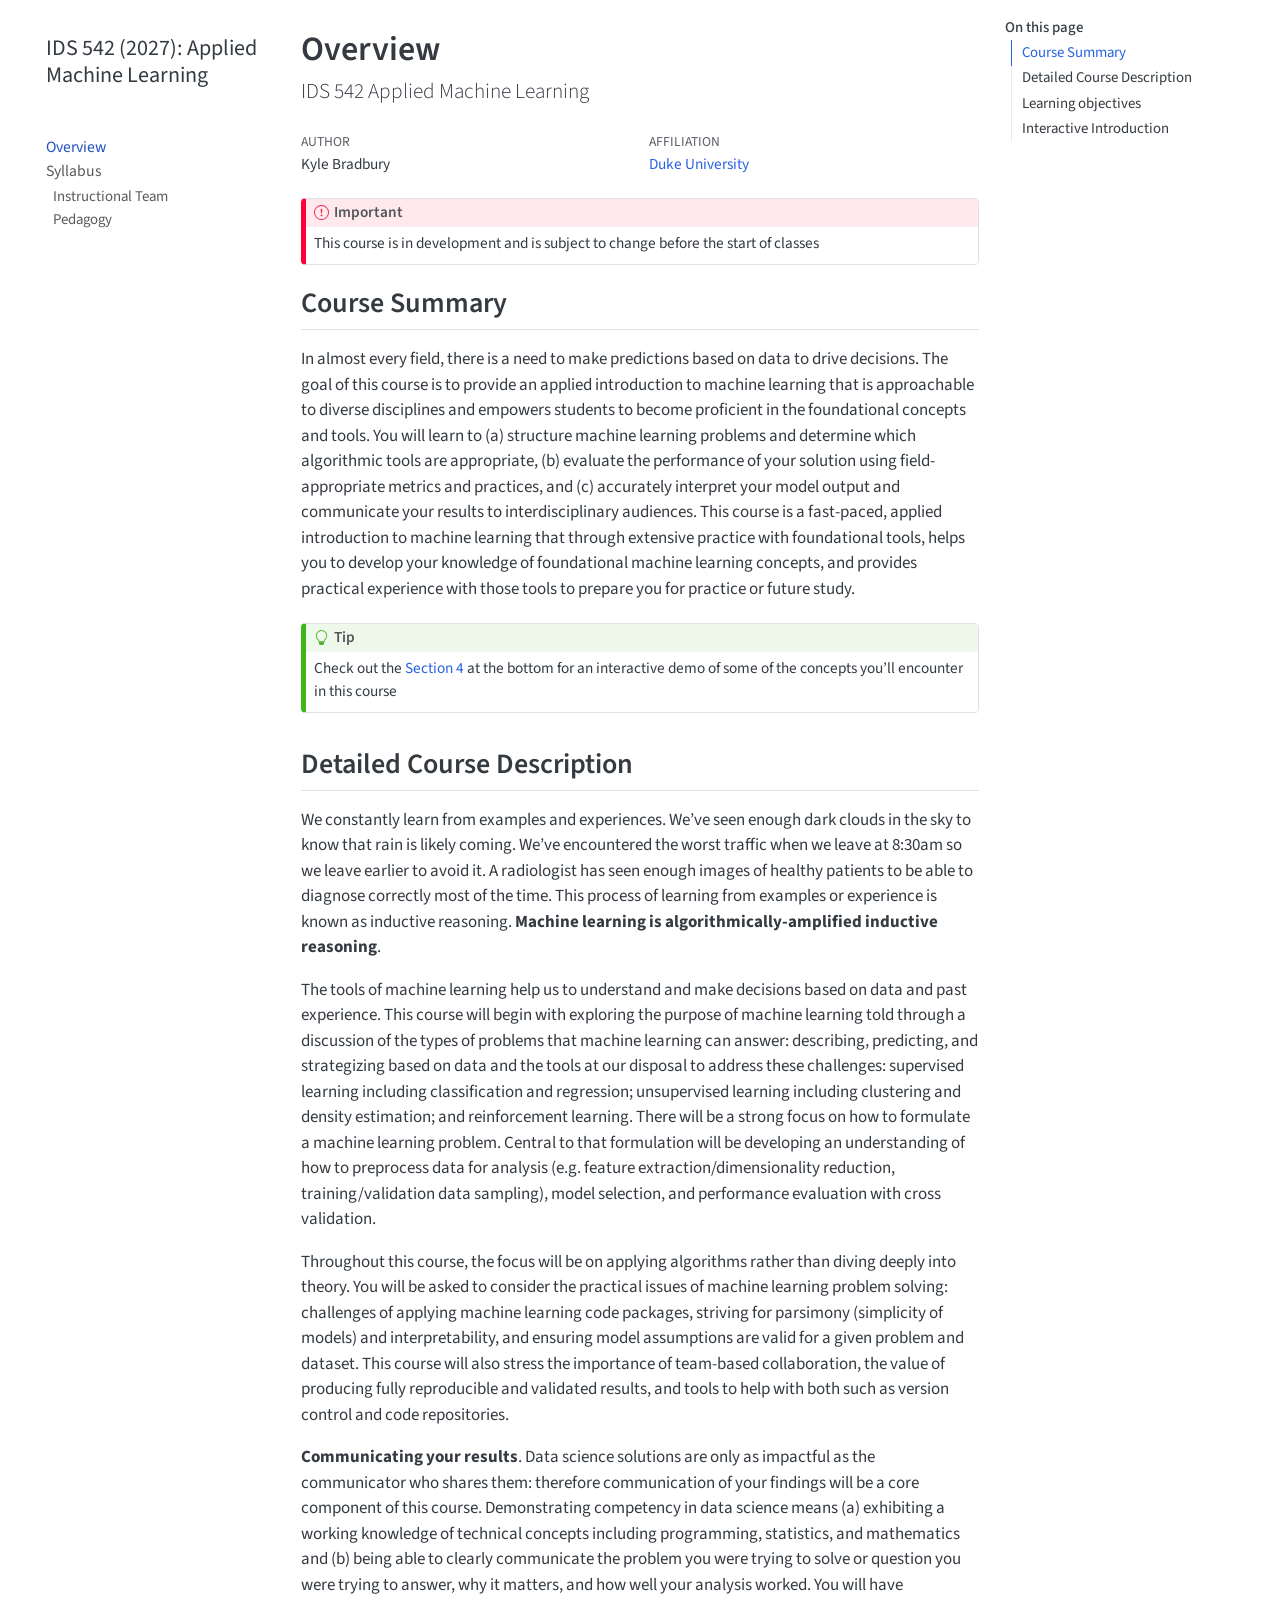
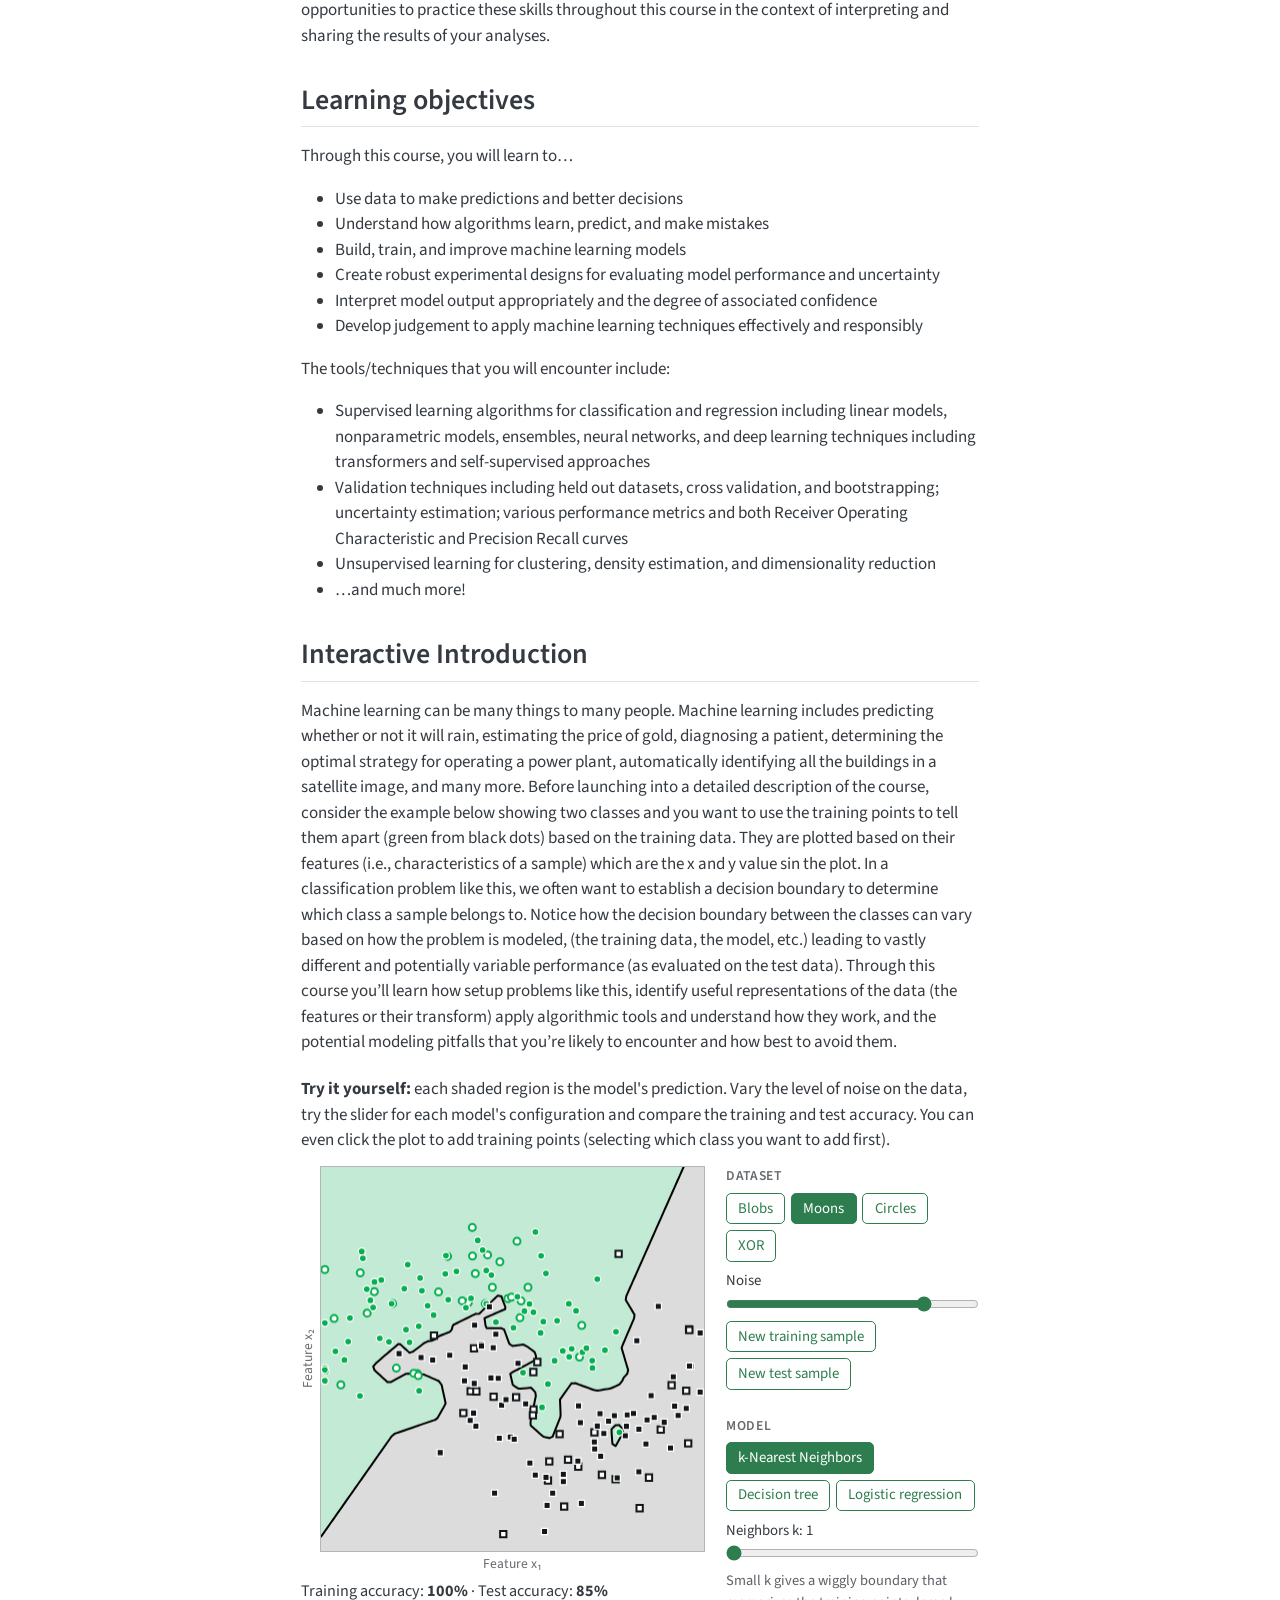
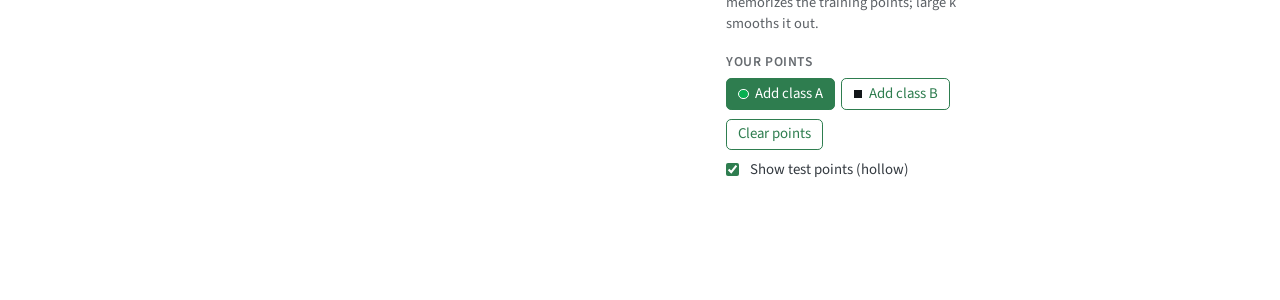
==== commit 9e14c109: "Updated text" ====
--- a/docs/index.html
+++ b/docs/index.html
@@ -155,8 +155,9 @@
    
   <ul>
   <li><a href="#course-summary" id="toc-course-summary" class="nav-link active" data-scroll-target="#course-summary">Course Summary</a></li>
-  <li><a href="#interactive-demo" id="toc-interactive-demo" class="nav-link" data-scroll-target="#interactive-demo">Interactive Demo</a></li>
-  <li><a href="#detailed-course-description" id="toc-detailed-course-description" class="nav-link" data-scroll-target="#detailed-course-description">Detailed course description</a></li>
+  <li><a href="#detailed-course-description" id="toc-detailed-course-description" class="nav-link" data-scroll-target="#detailed-course-description">Detailed Course Description</a></li>
+  <li><a href="#learning-objectives" id="toc-learning-objectives" class="nav-link" data-scroll-target="#learning-objectives">Learning objectives</a></li>
+  <li><a href="#sec-interactive" id="toc-sec-interactive" class="nav-link" data-scroll-target="#sec-interactive">Interactive Introduction</a></li>
   </ul>
 </nav>
     </div>
@@ -214,10 +215,49 @@
 <section id="course-summary" class="level2">
 <h2 class="anchored" data-anchor-id="course-summary">Course Summary</h2>
 <p>In almost every field, there is a need to make predictions based on data to drive decisions. The goal of this course is to provide an applied introduction to machine learning that is approachable to diverse disciplines and empowers students to become proficient in the foundational concepts and tools. You will learn to (a) structure machine learning problems and determine which algorithmic tools are appropriate, (b) evaluate the performance of your solution using field-appropriate metrics and practices, and (c) accurately interpret your model output and communicate your results to interdisciplinary audiences. This course is a fast-paced, applied introduction to machine learning that through extensive practice with foundational tools, helps you to develop your knowledge of foundational machine learning concepts, and provides practical experience with those tools to prepare you for practice or future study.</p>
+<div class="callout callout-style-default callout-tip callout-titled">
+<div class="callout-header d-flex align-content-center">
+<div class="callout-icon-container">
+<i class="callout-icon"></i>
+</div>
+<div class="callout-title-container flex-fill">
+Tip
+</div>
+</div>
+<div class="callout-body-container callout-body">
+<p>Check out the <a href="#sec-interactive" class="quarto-xref">Section&nbsp;4</a> at the bottom for an interactive demo of some of the concepts you’ll encounter in this course</p>
+</div>
+</div>
 </section>
-<section id="interactive-demo" class="level2">
-<h2 class="anchored" data-anchor-id="interactive-demo">Interactive Demo</h2>
-<p>Consider the example below showing two features being plotted for a classification problem and how the decision boundary between the classes can vary based on how the problem is modeled leading to vastly different and potentially variable performance. Through this course you’ll learn how important learned representations are to machine learning, how each of these classifiers and many more work and their strengths, and the potential modeling pitfalls and how to avoid them.</p>
+<section id="detailed-course-description" class="level2">
+<h2 class="anchored" data-anchor-id="detailed-course-description">Detailed Course Description</h2>
+<p>We constantly learn from examples and experiences. We’ve seen enough dark clouds in the sky to know that rain is likely coming. We’ve encountered the worst traffic when we leave at 8:30am so we leave earlier to avoid it. A radiologist has seen enough images of healthy patients to be able to diagnose correctly most of the time. This process of learning from examples or experience is known as inductive reasoning. <strong>Machine learning is algorithmically-amplified inductive reasoning</strong>.</p>
+<p>The tools of machine learning help us to understand and make decisions based on data and past experience. This course will begin with exploring the purpose of machine learning told through a discussion of the types of problems that machine learning can answer: describing, predicting, and strategizing based on data and the tools at our disposal to address these challenges: supervised learning including classification and regression; unsupervised learning including clustering and density estimation; and reinforcement learning. There will be a strong focus on how to formulate a machine learning problem. Central to that formulation will be developing an understanding of how to preprocess data for analysis (e.g.&nbsp;feature extraction/dimensionality reduction, training/validation data sampling), model selection, and performance evaluation with cross validation.</p>
+<p>Throughout this course, the focus will be on applying algorithms rather than diving deeply into theory. You will be asked to consider the practical issues of machine learning problem solving: challenges of applying machine learning code packages, striving for parsimony (simplicity of models) and interpretability, and ensuring model assumptions are valid for a given problem and dataset. This course will also stress the importance of team-based collaboration, the value of producing fully reproducible and validated results, and tools to help with both such as version control and code repositories.</p>
+<p><strong>Communicating your results</strong>. Data science solutions are only as impactful as the communicator who shares them: therefore communication of your findings will be a core component of this course. Demonstrating competency in data science means (a) exhibiting a working knowledge of technical concepts including programming, statistics, and mathematics and (b) being able to clearly communicate the problem you were trying to solve or question you were trying to answer, why it matters, and how well your analysis worked. You will have opportunities to practice these skills throughout this course in the context of interpreting and sharing the results of your analyses.</p>
+</section>
+<section id="learning-objectives" class="level2">
+<h2 class="anchored" data-anchor-id="learning-objectives">Learning objectives</h2>
+<p>Through this course, you will learn to…</p>
+<ul>
+<li>Use data to make predictions and better decisions</li>
+<li>Understand how algorithms learn, predict, and make mistakes</li>
+<li>Build, train, and improve machine learning models</li>
+<li>Create robust experimental designs for evaluating model performance and uncertainty</li>
+<li>Interpret model output appropriately and the degree of associated confidence</li>
+<li>Develop judgement to apply machine learning techniques effectively and responsibly</li>
+</ul>
+<p>The tools/techniques that you will encounter include:</p>
+<ul>
+<li>Supervised learning algorithms for classification and regression including linear models, nonparametric models, ensembles, neural networks, and deep learning techniques including transformers and self-supervised approaches</li>
+<li>Validation techniques including held out datasets, cross validation, and bootstrapping; uncertainty estimation; various performance metrics and both Receiver Operating Characteristic and Precision Recall curves</li>
+<li>Unsupervised learning for clustering, density estimation, and dimensionality reduction</li>
+<li>…and much more!</li>
+</ul>
+</section>
+<section id="sec-interactive" class="level2">
+<h2 class="anchored" data-anchor-id="sec-interactive">Interactive Introduction</h2>
+<p>Machine learning can be many things to many people. Machine learning includes predicting whether or not it will rain, estimating the price of gold, diagnosing a patient, determining the optimal strategy for operating a power plant, automatically identifying all the buildings in a satellite image, and many more. Before launching into a detailed description of the course, consider the example below showing two classes and you want to use the training points to tell them apart (green from black dots) based on the training data. They are plotted based on their features (i.e., characteristics of a sample) which are the x and y value sin the plot. In a classification problem like this, we often want to establish a decision boundary to determine which class a sample belongs to. Notice how the decision boundary between the classes can vary based on how the problem is modeled, (the training data, the model, etc.) leading to vastly different and potentially variable performance (as evaluated on the test data). Through this course you’ll learn how setup problems like this, identify useful representations of the data (the features or their transform) apply algorithmic tools and understand how they work, and the potential modeling pitfalls that you’re likely to encounter and how best to avoid them.</p>
 <!--
   Interactive classifier demo for the homepage (included by index.qmd).
 
@@ -245,7 +285,7 @@
        data-out     text the script writes (accuracies, slider label, hint)
        data-action  a one-shot button (new samples, clear points) -->
 <div id="ml-demo" hidden="">
-  <p class="mld-caption"><strong>Try it yourself:</strong> each shaded region is the model's guess. Click the plot to add points, then move the slider and compare training vs. test accuracy.</p>
+  <p class="mld-caption"><strong>Try it yourself:</strong> each shaded region is the model's prediction. Vary the level of noise on the data, try the slider for each model's configuration and compare the training and test accuracy. You can even click the plot to add training points (selecting which class you want to add first).</p>
   <div class="mld-layout">
     <!-- Left (or top on phones): the plot and the accuracy readout -->
     <div class="mld-plot">
@@ -1202,13 +1242,6 @@
   }
 })();
 </script>
-</section>
-<section id="detailed-course-description" class="level2">
-<h2 class="anchored" data-anchor-id="detailed-course-description">Detailed course description</h2>
-<p>We constantly learn from examples and experiences. We’ve seen enough dark clouds in the sky to know that rain is likely coming. We’ve encountered the worst traffic when we leave at 8:30am so we leave earlier to avoid it. A radiologist has seen enough images of healthy patients to be able to diagnose correctly most of the time. This process of learning from examples or experience is known as inductive reasoning. <strong>Machine learning is algorithmically-amplified inductive reasoning</strong>.</p>
-<p>The tools of machine learning help us to understand and make decisions based on data and past experience. This course will begin with exploring the purpose of machine learning told through a discussion of the types of problems that machine learning can answer: describing, predicting, and strategizing based on data and the tools at our disposal to address these challenges: supervised learning including classification and regression; unsupervised learning including clustering and density estimation; and reinforcement learning. There will be a strong focus on how to formulate a machine learning problem. Central to that formulation will be developing an understanding of how to preprocess data for analysis (e.g.&nbsp;feature extraction/dimensionality reduction, training/validation data sampling), model selection, and performance evaluation with cross validation.</p>
-<p>Throughout this course, the focus will be on applying algorithms rather than diving deeply into theory. You will be asked to consider the practical issues of machine learning problem solving: challenges of applying machine learning code packages, striving for parsimony (simplicity of models) and interpretability, and ensuring model assumptions are valid for a given problem and dataset. This course will also stress the importance of team-based collaboration, the value of producing fully reproducible and validated results, and tools to help with both such as version control and code repositories.</p>
-<p><strong>Communicating your results</strong>. Data science solutions are only as impactful as the communicator who shares them: therefore communication of your findings will be a core component of this course. Demonstrating competency in data science means (a) exhibiting a working knowledge of technical concepts including programming, statistics, and mathematics and (b) being able to clearly communicate the problem you were trying to solve or question you were trying to answer, why it matters, and how well your analysis worked. You will have opportunities to practice these skills throughout this course in the context of interpreting and sharing the results of your analyses.</p>
 
 
 </section>
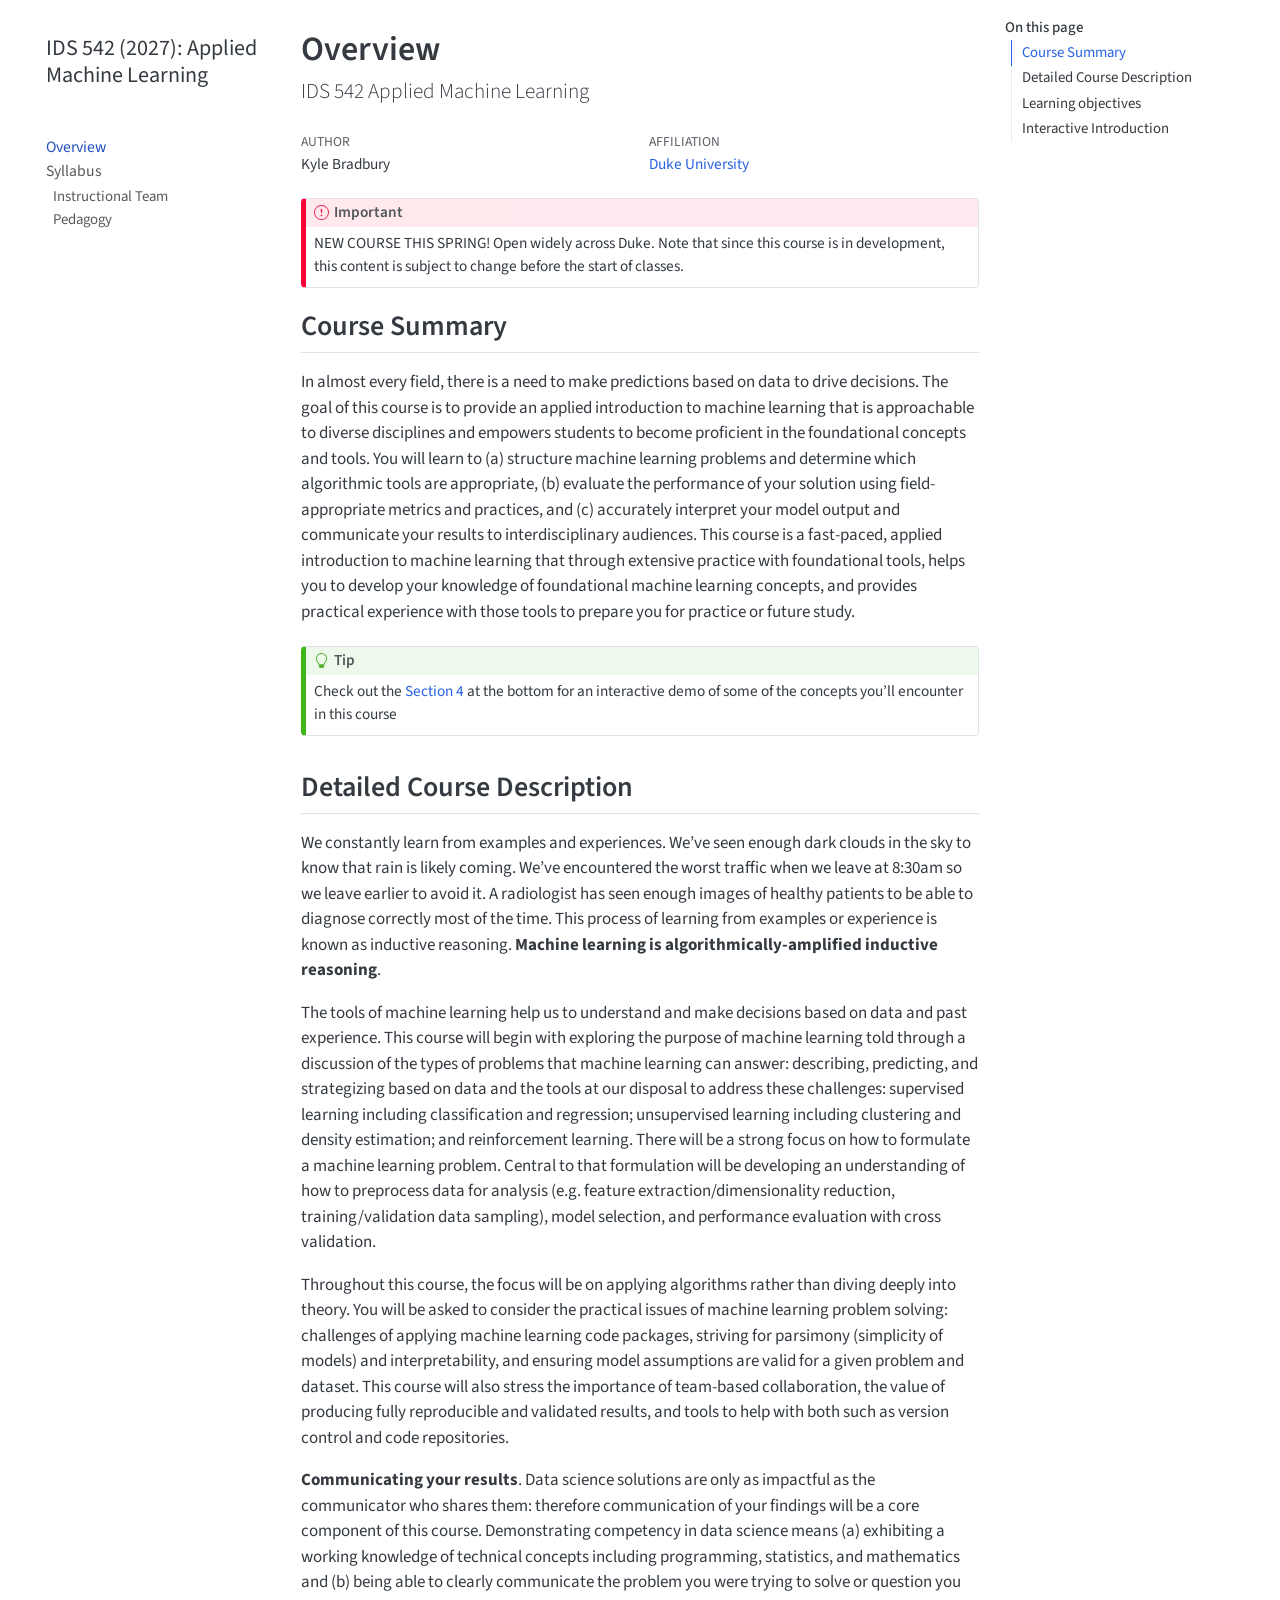
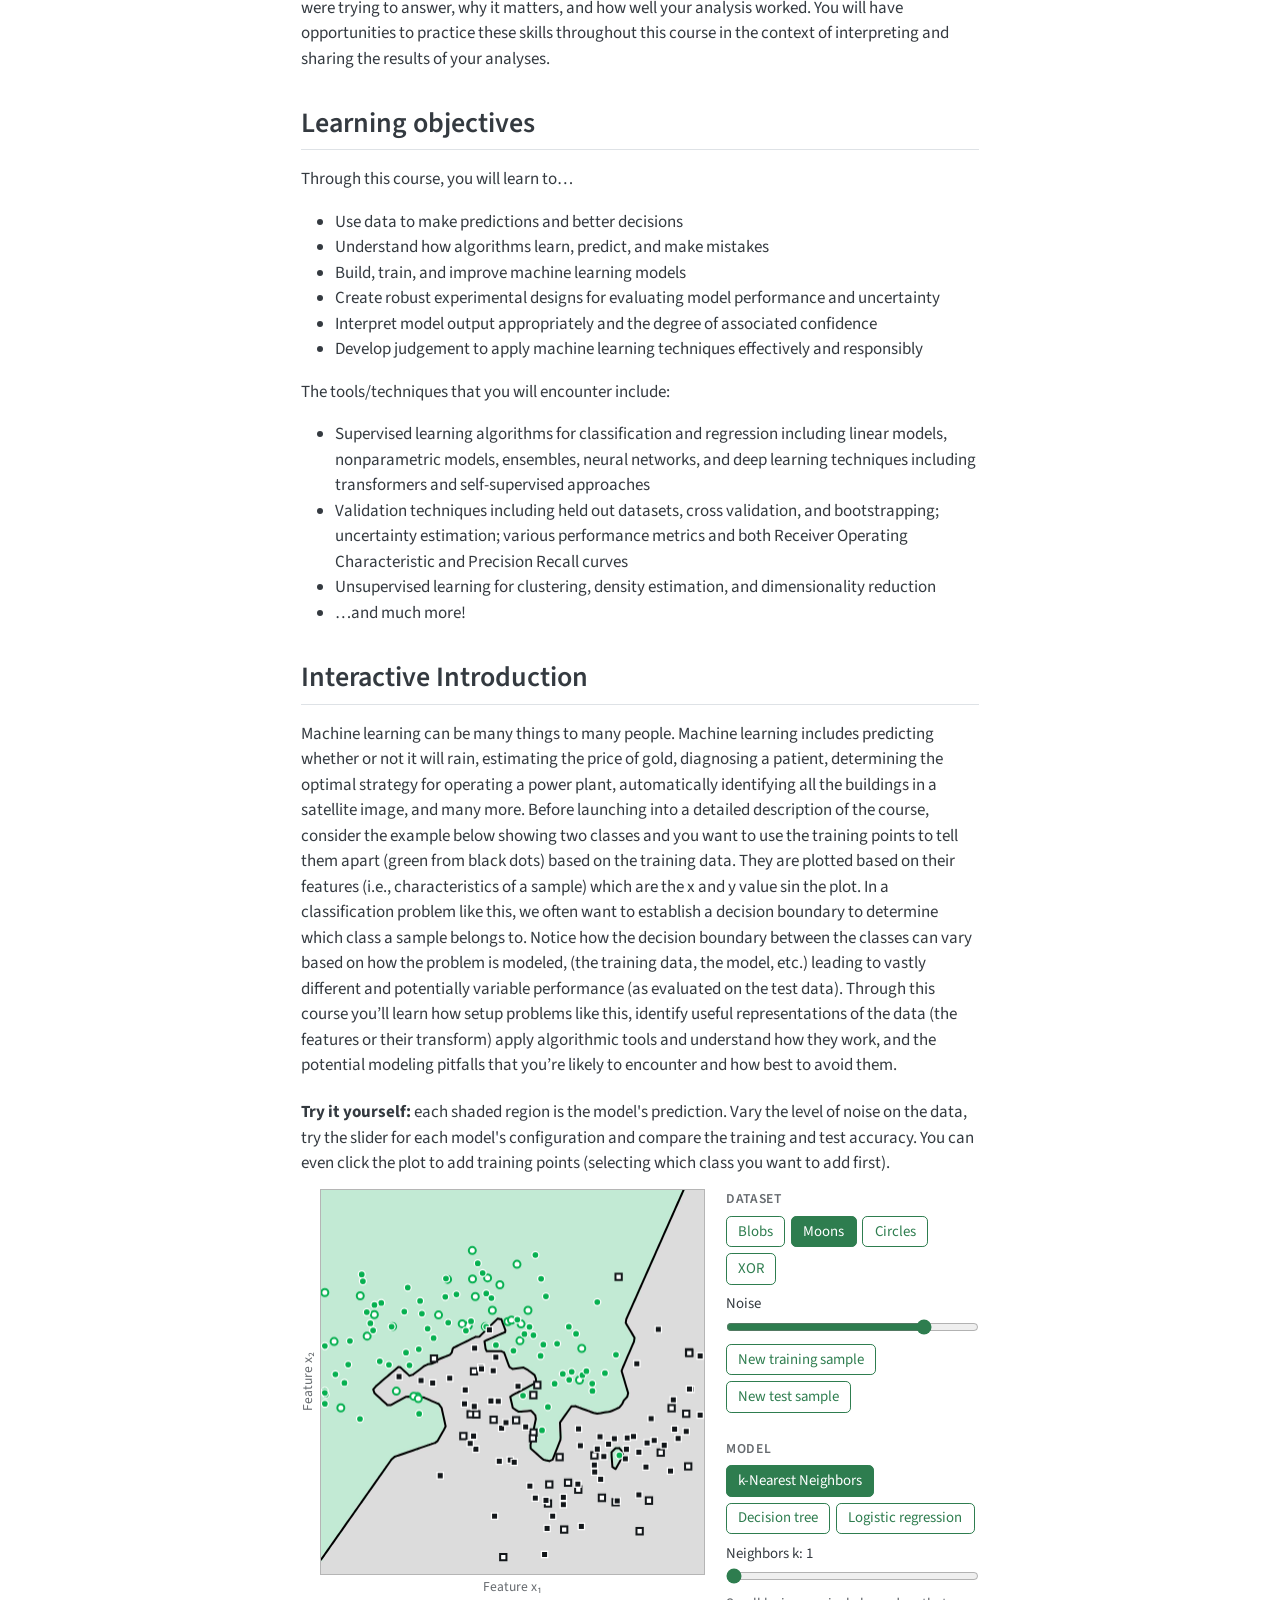
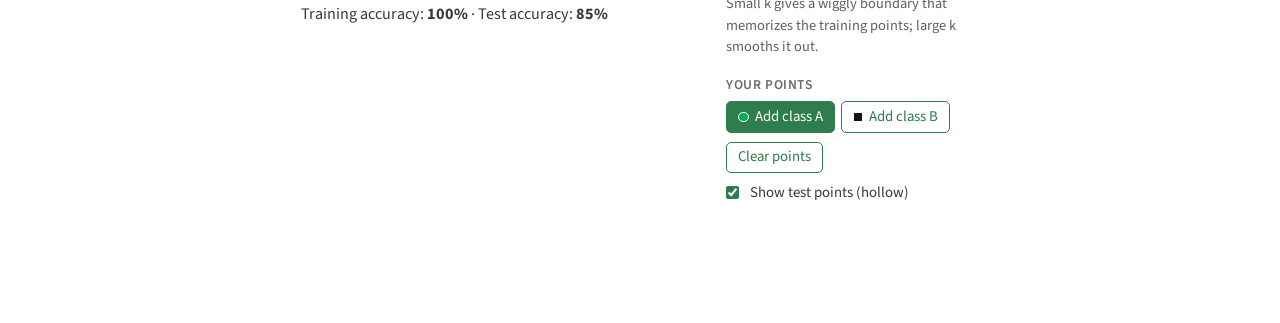
==== commit c0b5b21c: "Updated text" ====
--- a/docs/index.html
+++ b/docs/index.html
@@ -209,7 +209,7 @@
 </div>
 </div>
 <div class="callout-body-container callout-body">
-<p>This course is in development and is subject to change before the start of classes</p>
+<p>NEW COURSE THIS SPRING! Open widely across Duke. Note that since this course is in development, this content is subject to change before the start of classes.</p>
 </div>
 </div>
 <section id="course-summary" class="level2">
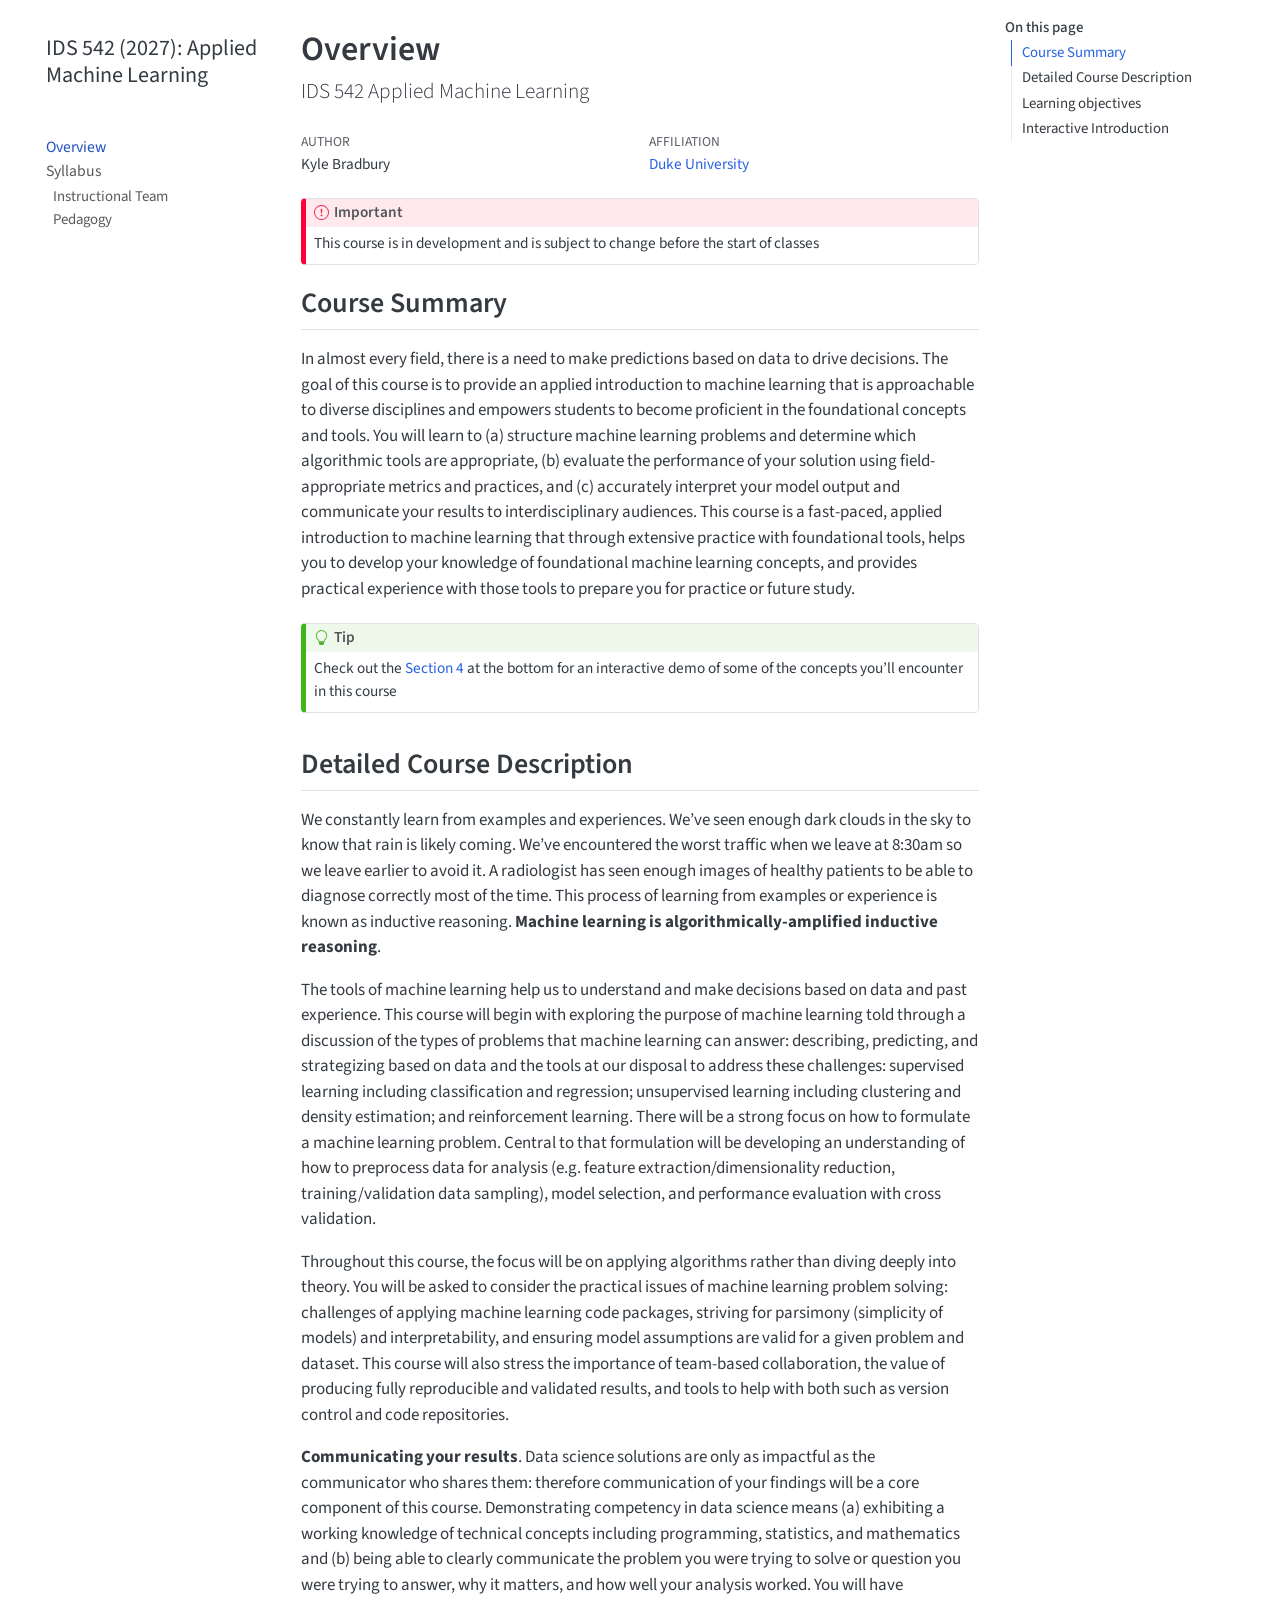
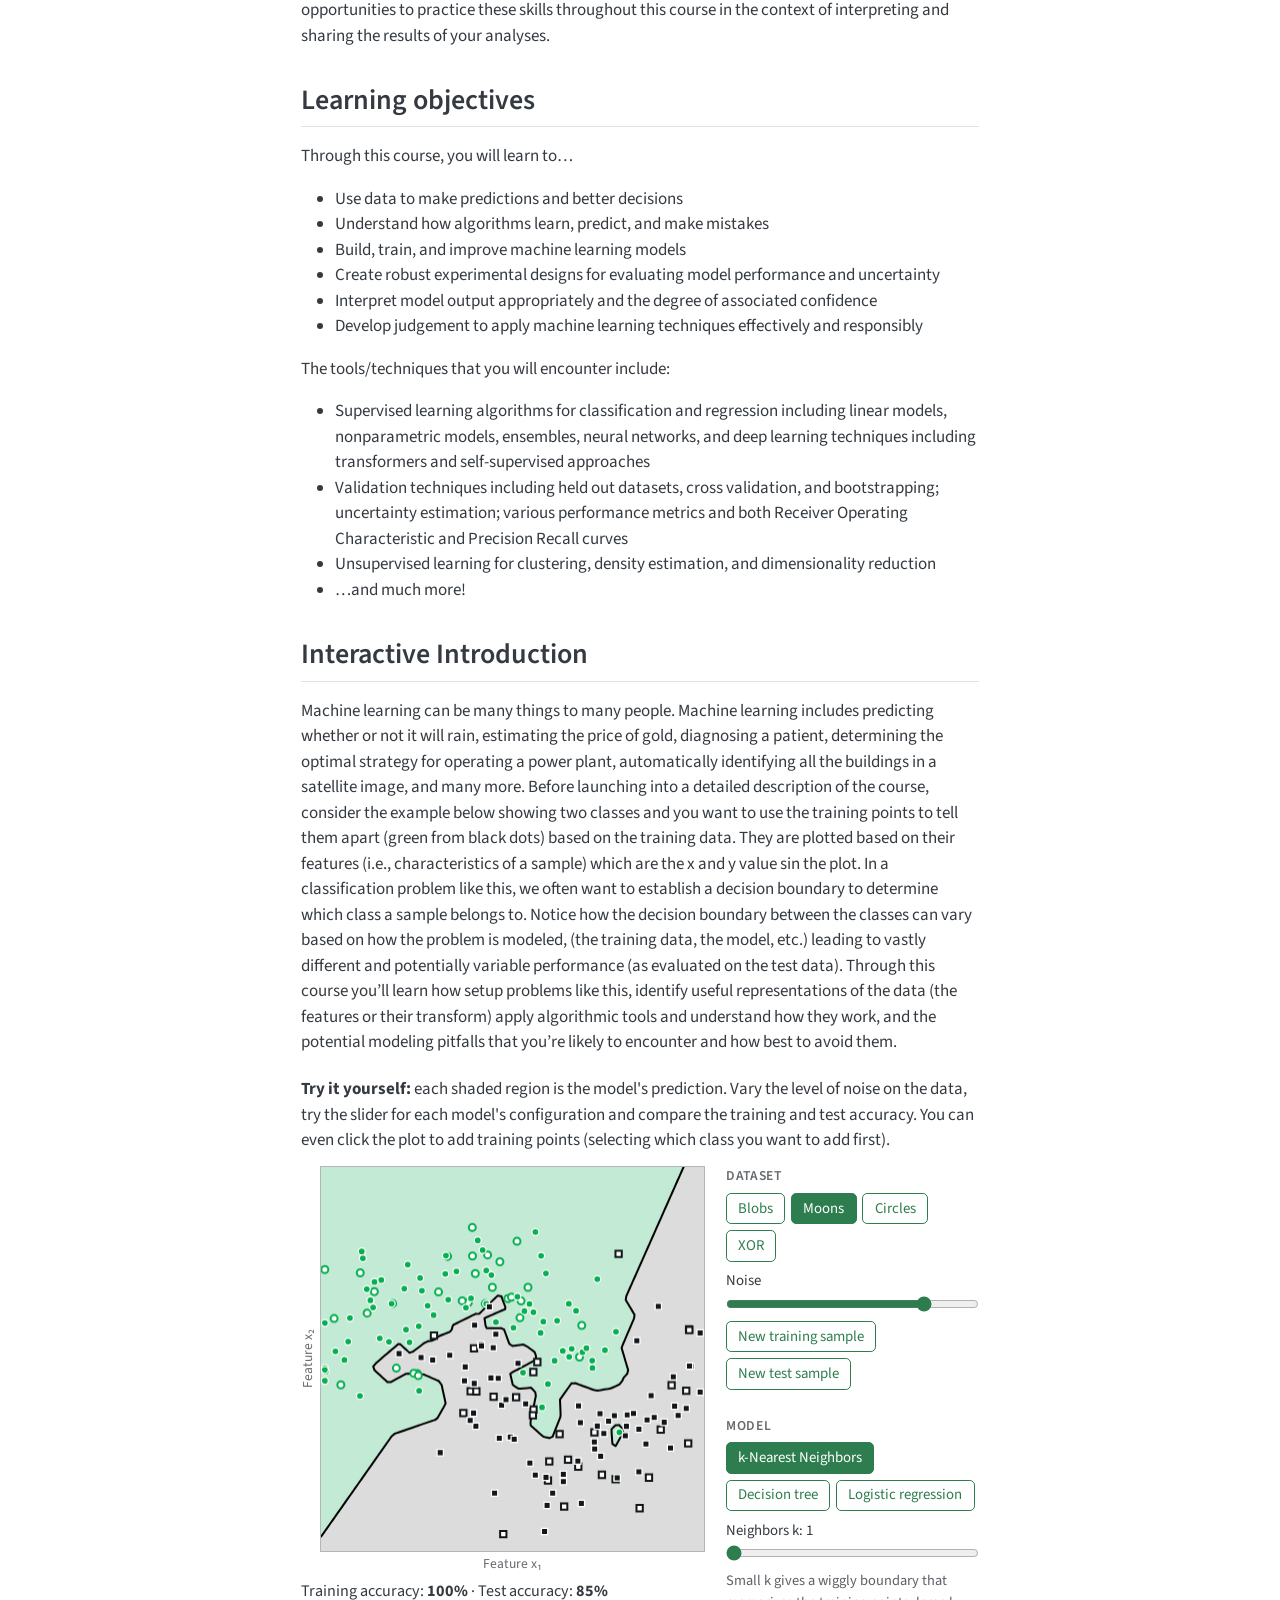
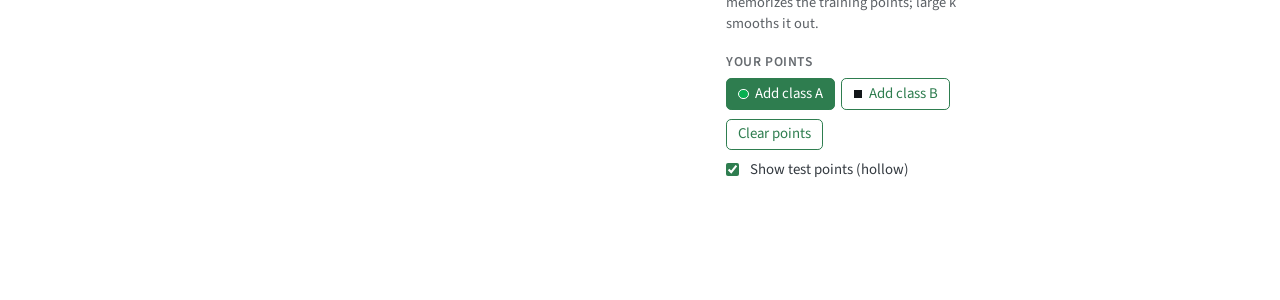
==== commit a91ca01c: "site updates" ====
--- a/docs/index.html
+++ b/docs/index.html
@@ -209,7 +209,7 @@
 </div>
 </div>
 <div class="callout-body-container callout-body">
-<p>NEW COURSE THIS SPRING! Open widely across Duke. Note that since this course is in development, this content is subject to change before the start of classes.</p>
+<p>This course is in development and is subject to change before the start of classes</p>
 </div>
 </div>
 <section id="course-summary" class="level2">
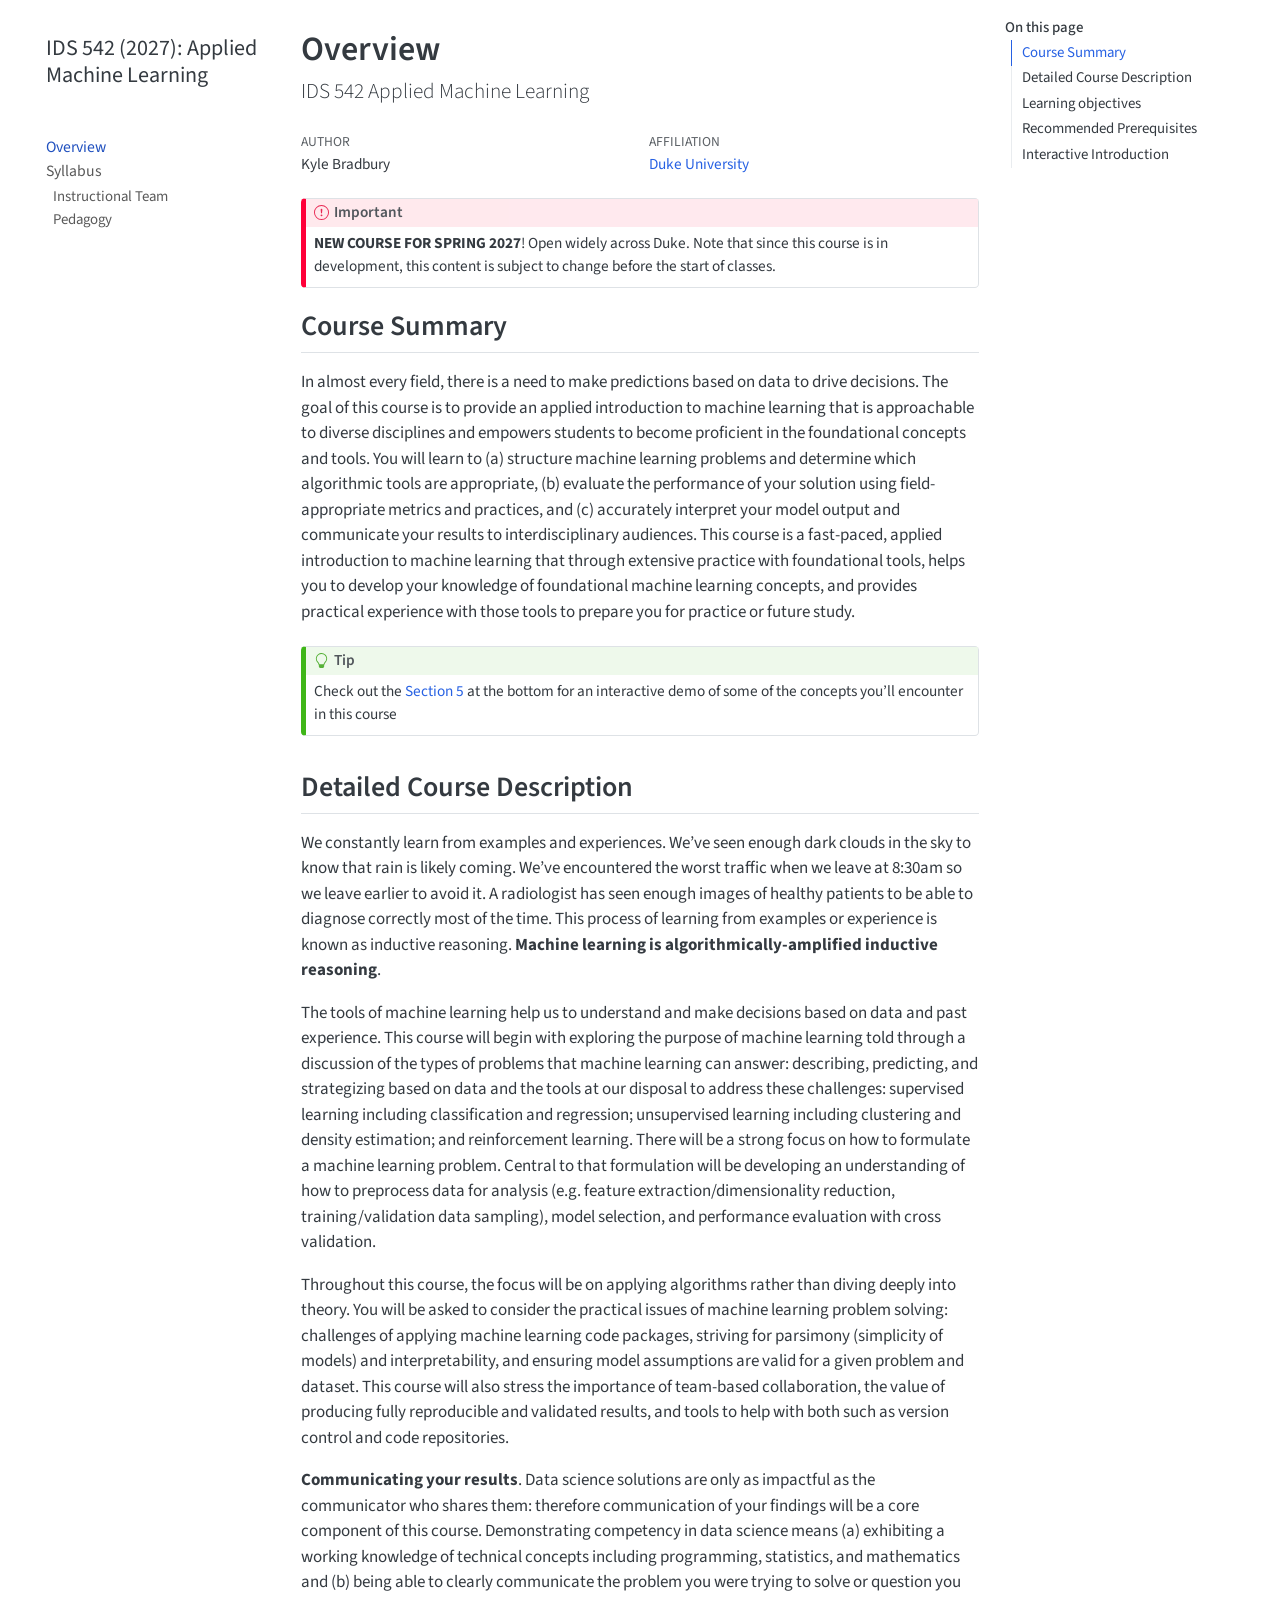
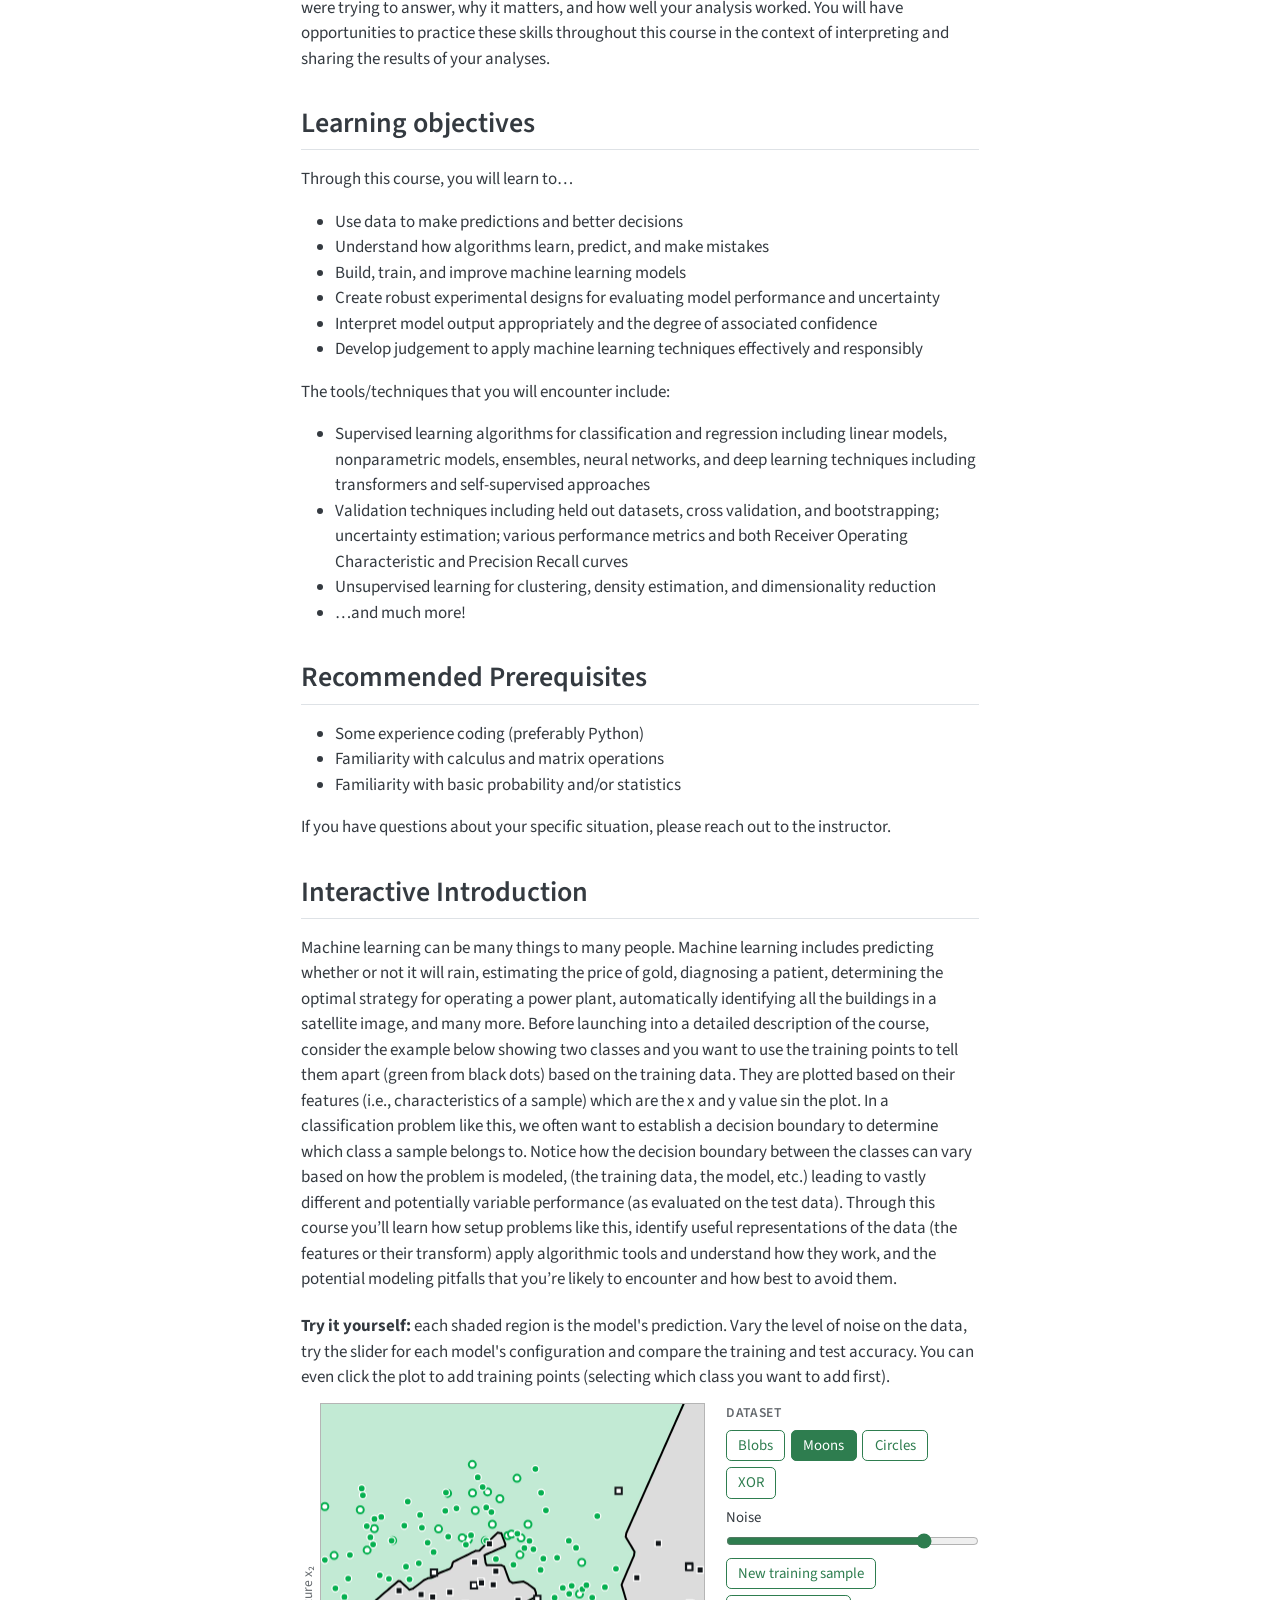
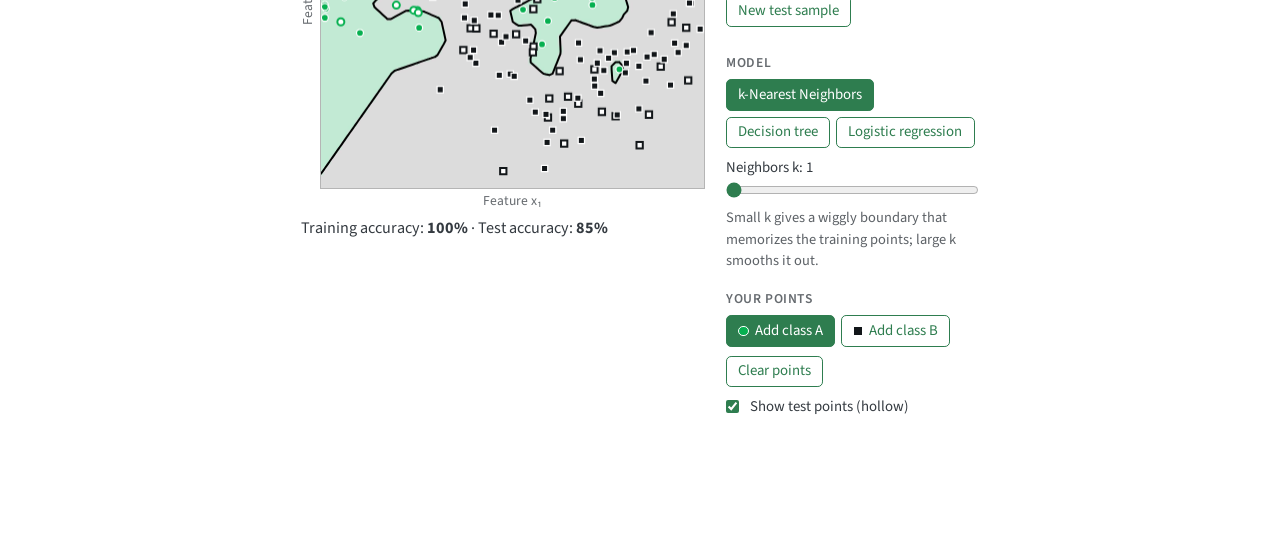
==== commit 0b80c106: "added prereqs" ====
--- a/docs/index.html
+++ b/docs/index.html
@@ -157,6 +157,7 @@
   <li><a href="#course-summary" id="toc-course-summary" class="nav-link active" data-scroll-target="#course-summary">Course Summary</a></li>
   <li><a href="#detailed-course-description" id="toc-detailed-course-description" class="nav-link" data-scroll-target="#detailed-course-description">Detailed Course Description</a></li>
   <li><a href="#learning-objectives" id="toc-learning-objectives" class="nav-link" data-scroll-target="#learning-objectives">Learning objectives</a></li>
+  <li><a href="#recommended-prerequisites" id="toc-recommended-prerequisites" class="nav-link" data-scroll-target="#recommended-prerequisites">Recommended Prerequisites</a></li>
   <li><a href="#sec-interactive" id="toc-sec-interactive" class="nav-link" data-scroll-target="#sec-interactive">Interactive Introduction</a></li>
   </ul>
 </nav>
@@ -209,7 +210,7 @@
 </div>
 </div>
 <div class="callout-body-container callout-body">
-<p>This course is in development and is subject to change before the start of classes</p>
+<p><strong>NEW COURSE FOR SPRING 2027</strong>! Open widely across Duke. Note that since this course is in development, this content is subject to change before the start of classes.</p>
 </div>
 </div>
 <section id="course-summary" class="level2">
@@ -225,7 +226,7 @@
 </div>
 </div>
 <div class="callout-body-container callout-body">
-<p>Check out the <a href="#sec-interactive" class="quarto-xref">Section&nbsp;4</a> at the bottom for an interactive demo of some of the concepts you’ll encounter in this course</p>
+<p>Check out the <a href="#sec-interactive" class="quarto-xref">Section&nbsp;5</a> at the bottom for an interactive demo of some of the concepts you’ll encounter in this course</p>
 </div>
 </div>
 </section>
@@ -254,6 +255,15 @@
 <li>Unsupervised learning for clustering, density estimation, and dimensionality reduction</li>
 <li>…and much more!</li>
 </ul>
+</section>
+<section id="recommended-prerequisites" class="level2">
+<h2 class="anchored" data-anchor-id="recommended-prerequisites">Recommended Prerequisites</h2>
+<ul>
+<li>Some experience coding (preferably Python)</li>
+<li>Familiarity with calculus and matrix operations</li>
+<li>Familiarity with basic probability and/or statistics</li>
+</ul>
+<p>If you have questions about your specific situation, please reach out to the instructor.</p>
 </section>
 <section id="sec-interactive" class="level2">
 <h2 class="anchored" data-anchor-id="sec-interactive">Interactive Introduction</h2>
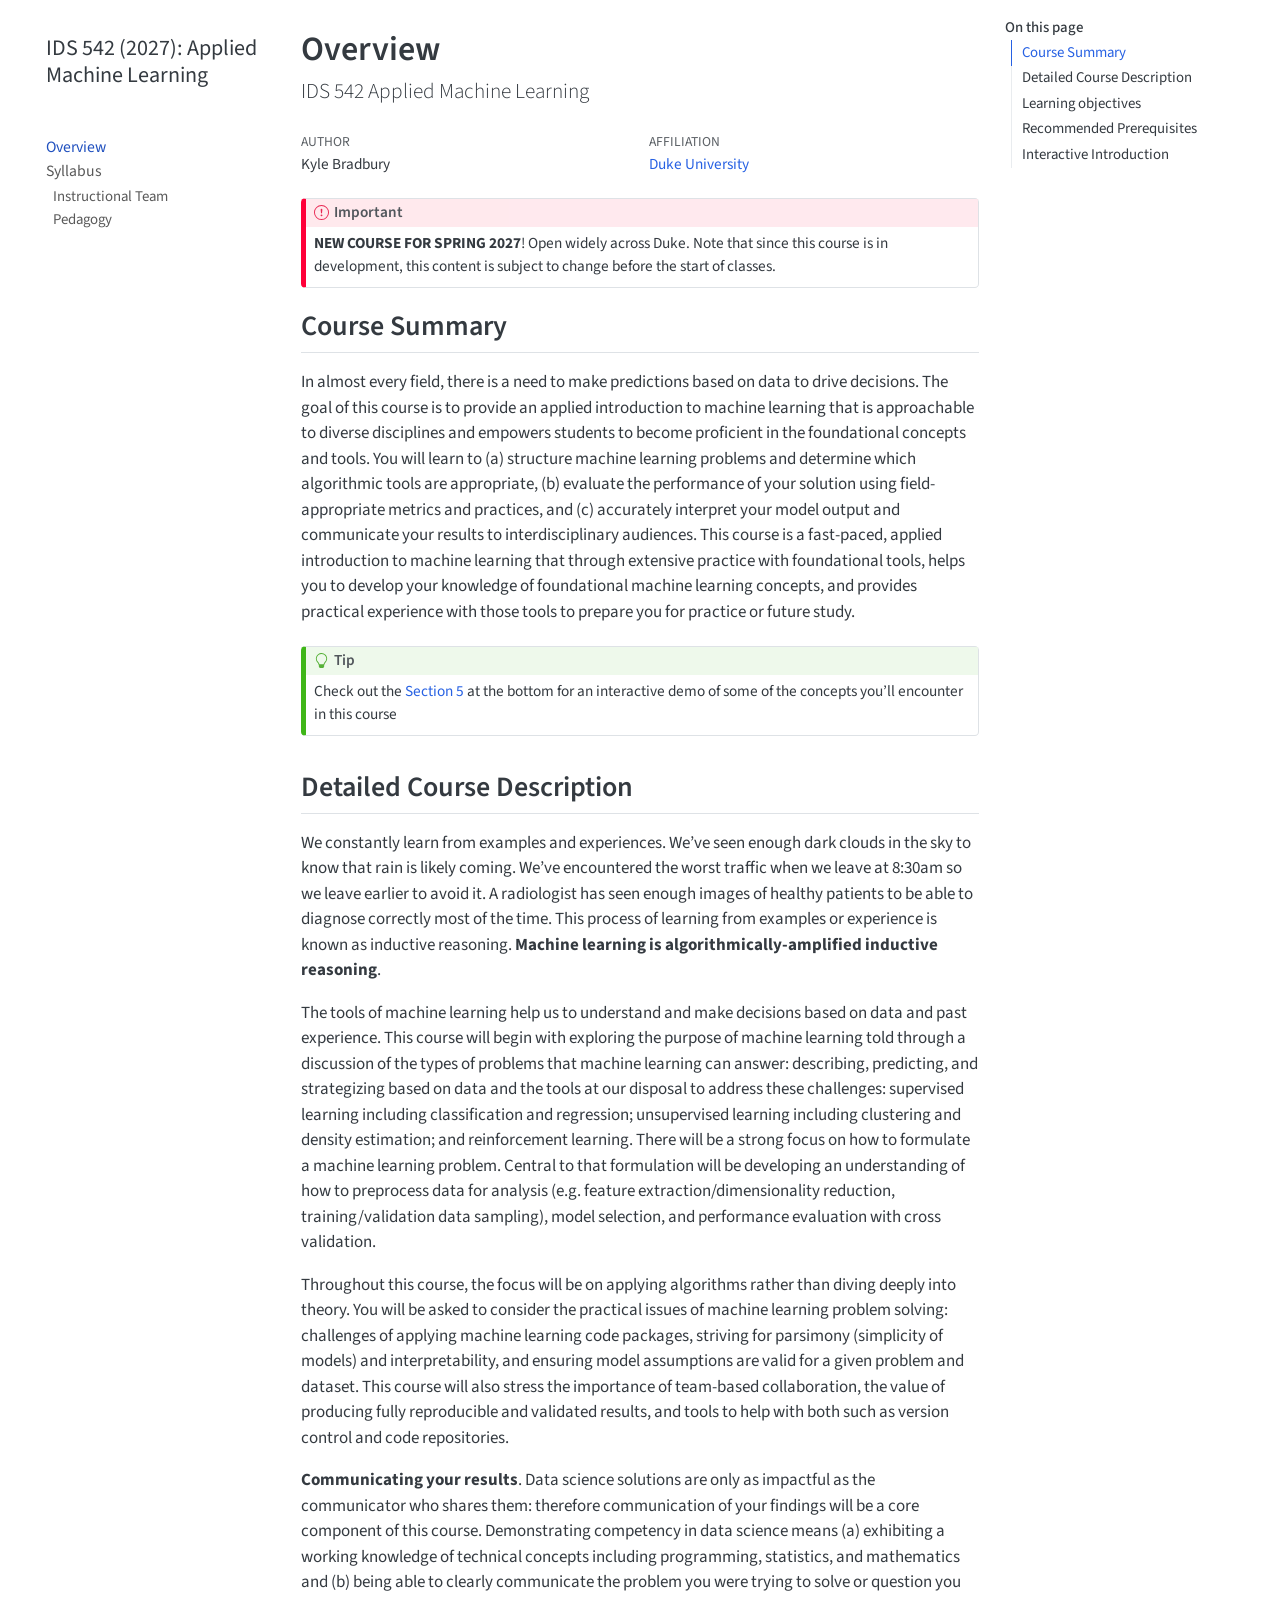
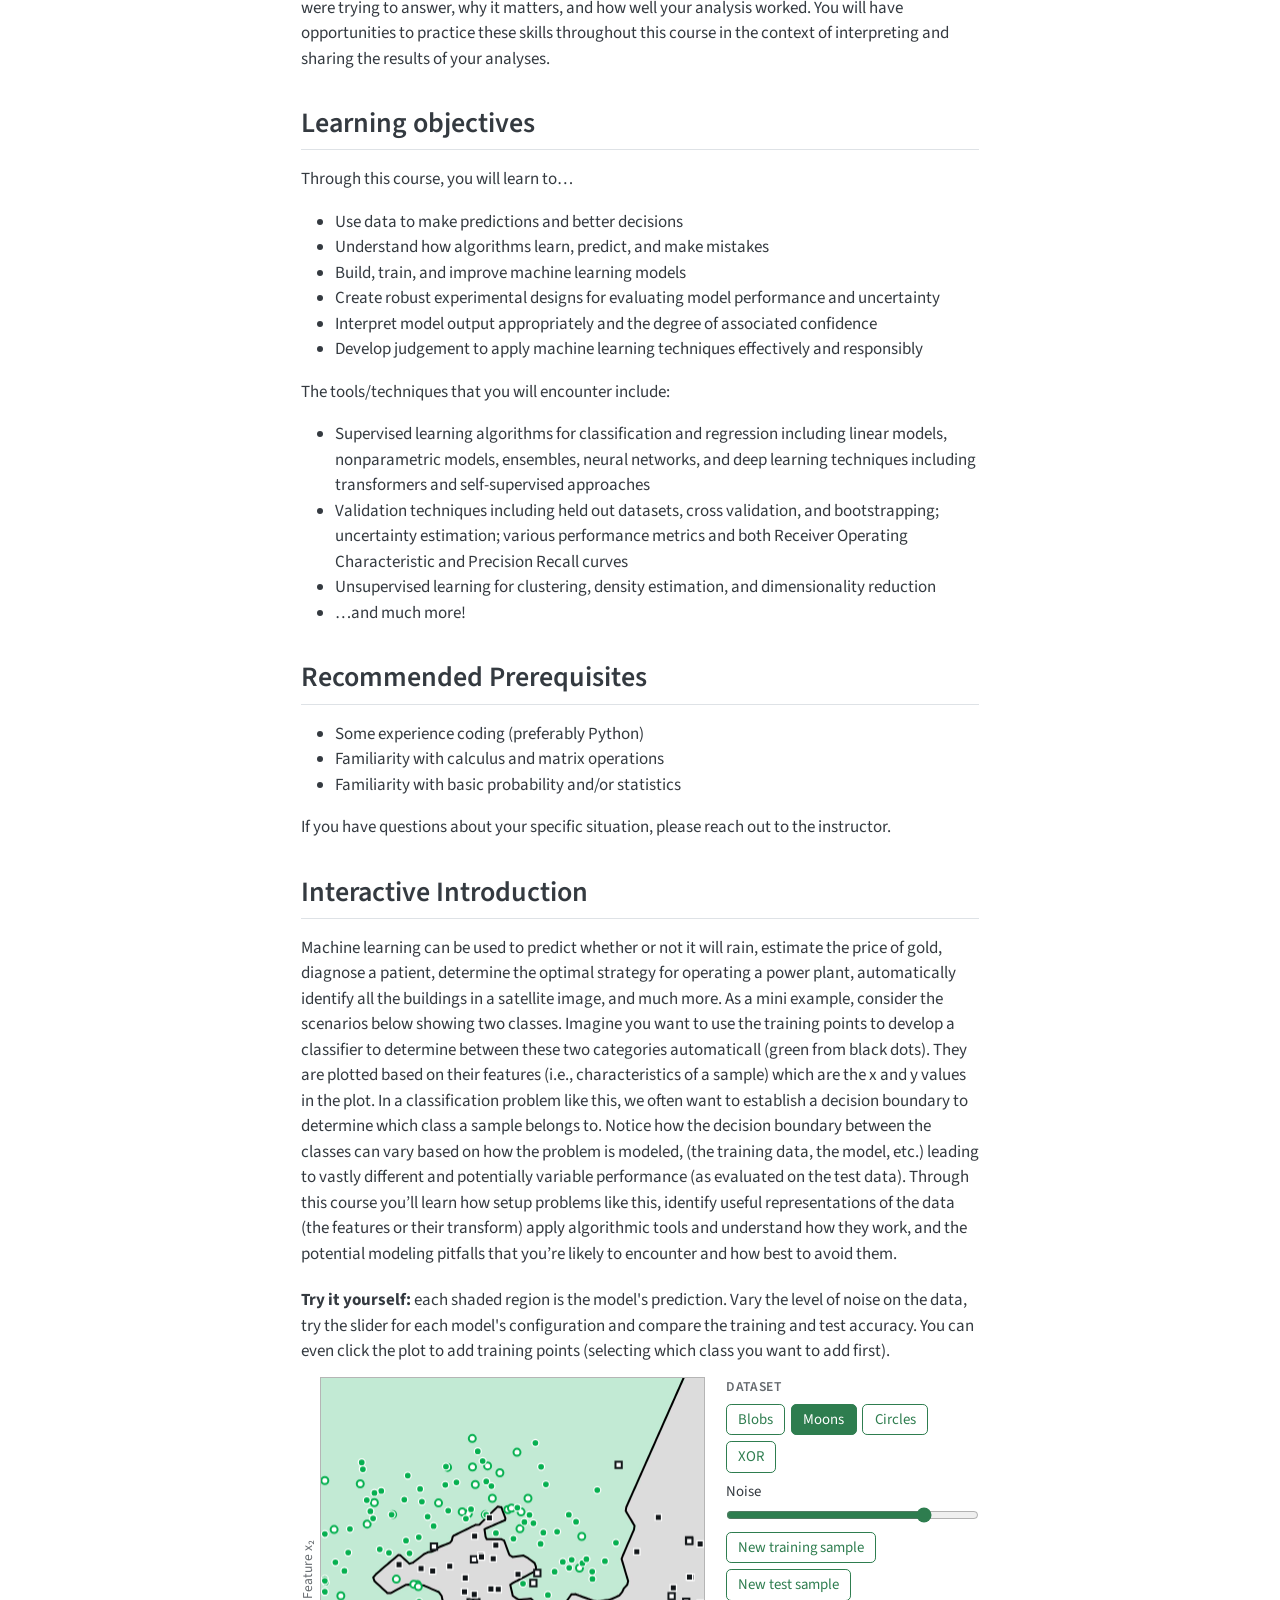
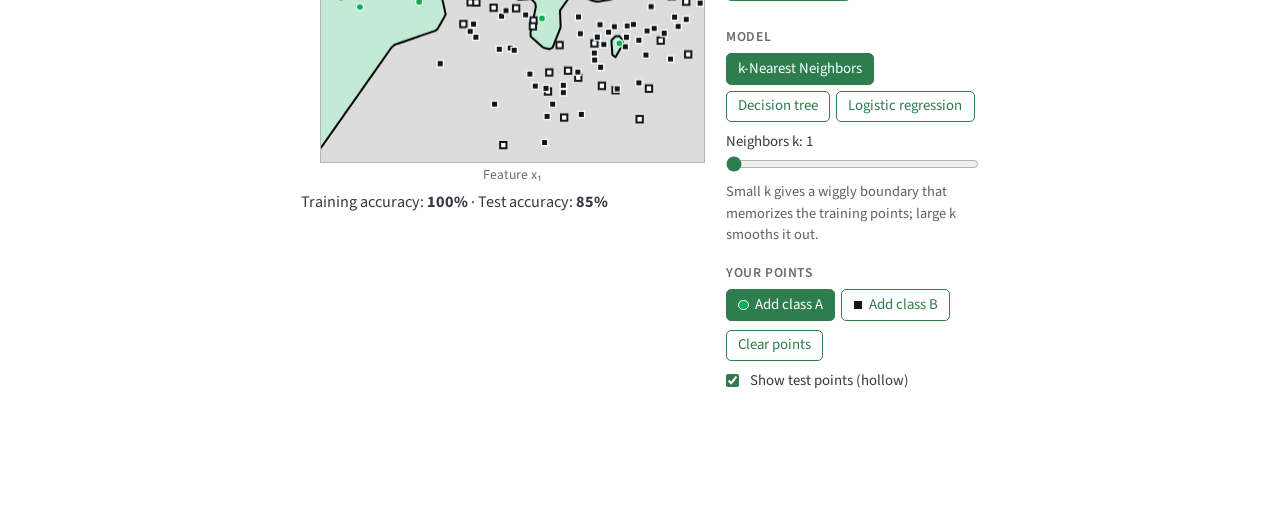
==== commit e2ad01b0: "fixed typos" ====
--- a/docs/index.html
+++ b/docs/index.html
@@ -267,7 +267,7 @@
 </section>
 <section id="sec-interactive" class="level2">
 <h2 class="anchored" data-anchor-id="sec-interactive">Interactive Introduction</h2>
-<p>Machine learning can be many things to many people. Machine learning includes predicting whether or not it will rain, estimating the price of gold, diagnosing a patient, determining the optimal strategy for operating a power plant, automatically identifying all the buildings in a satellite image, and many more. Before launching into a detailed description of the course, consider the example below showing two classes and you want to use the training points to tell them apart (green from black dots) based on the training data. They are plotted based on their features (i.e., characteristics of a sample) which are the x and y value sin the plot. In a classification problem like this, we often want to establish a decision boundary to determine which class a sample belongs to. Notice how the decision boundary between the classes can vary based on how the problem is modeled, (the training data, the model, etc.) leading to vastly different and potentially variable performance (as evaluated on the test data). Through this course you’ll learn how setup problems like this, identify useful representations of the data (the features or their transform) apply algorithmic tools and understand how they work, and the potential modeling pitfalls that you’re likely to encounter and how best to avoid them.</p>
+<p>Machine learning can be used to predict whether or not it will rain, estimate the price of gold, diagnose a patient, determine the optimal strategy for operating a power plant, automatically identify all the buildings in a satellite image, and much more. As a mini example, consider the scenarios below showing two classes. Imagine you want to use the training points to develop a classifier to determine between these two categories automaticall (green from black dots). They are plotted based on their features (i.e., characteristics of a sample) which are the x and y values in the plot. In a classification problem like this, we often want to establish a decision boundary to determine which class a sample belongs to. Notice how the decision boundary between the classes can vary based on how the problem is modeled, (the training data, the model, etc.) leading to vastly different and potentially variable performance (as evaluated on the test data). Through this course you’ll learn how setup problems like this, identify useful representations of the data (the features or their transform) apply algorithmic tools and understand how they work, and the potential modeling pitfalls that you’re likely to encounter and how best to avoid them.</p>
 <!--
   Interactive classifier demo for the homepage (included by index.qmd).
 
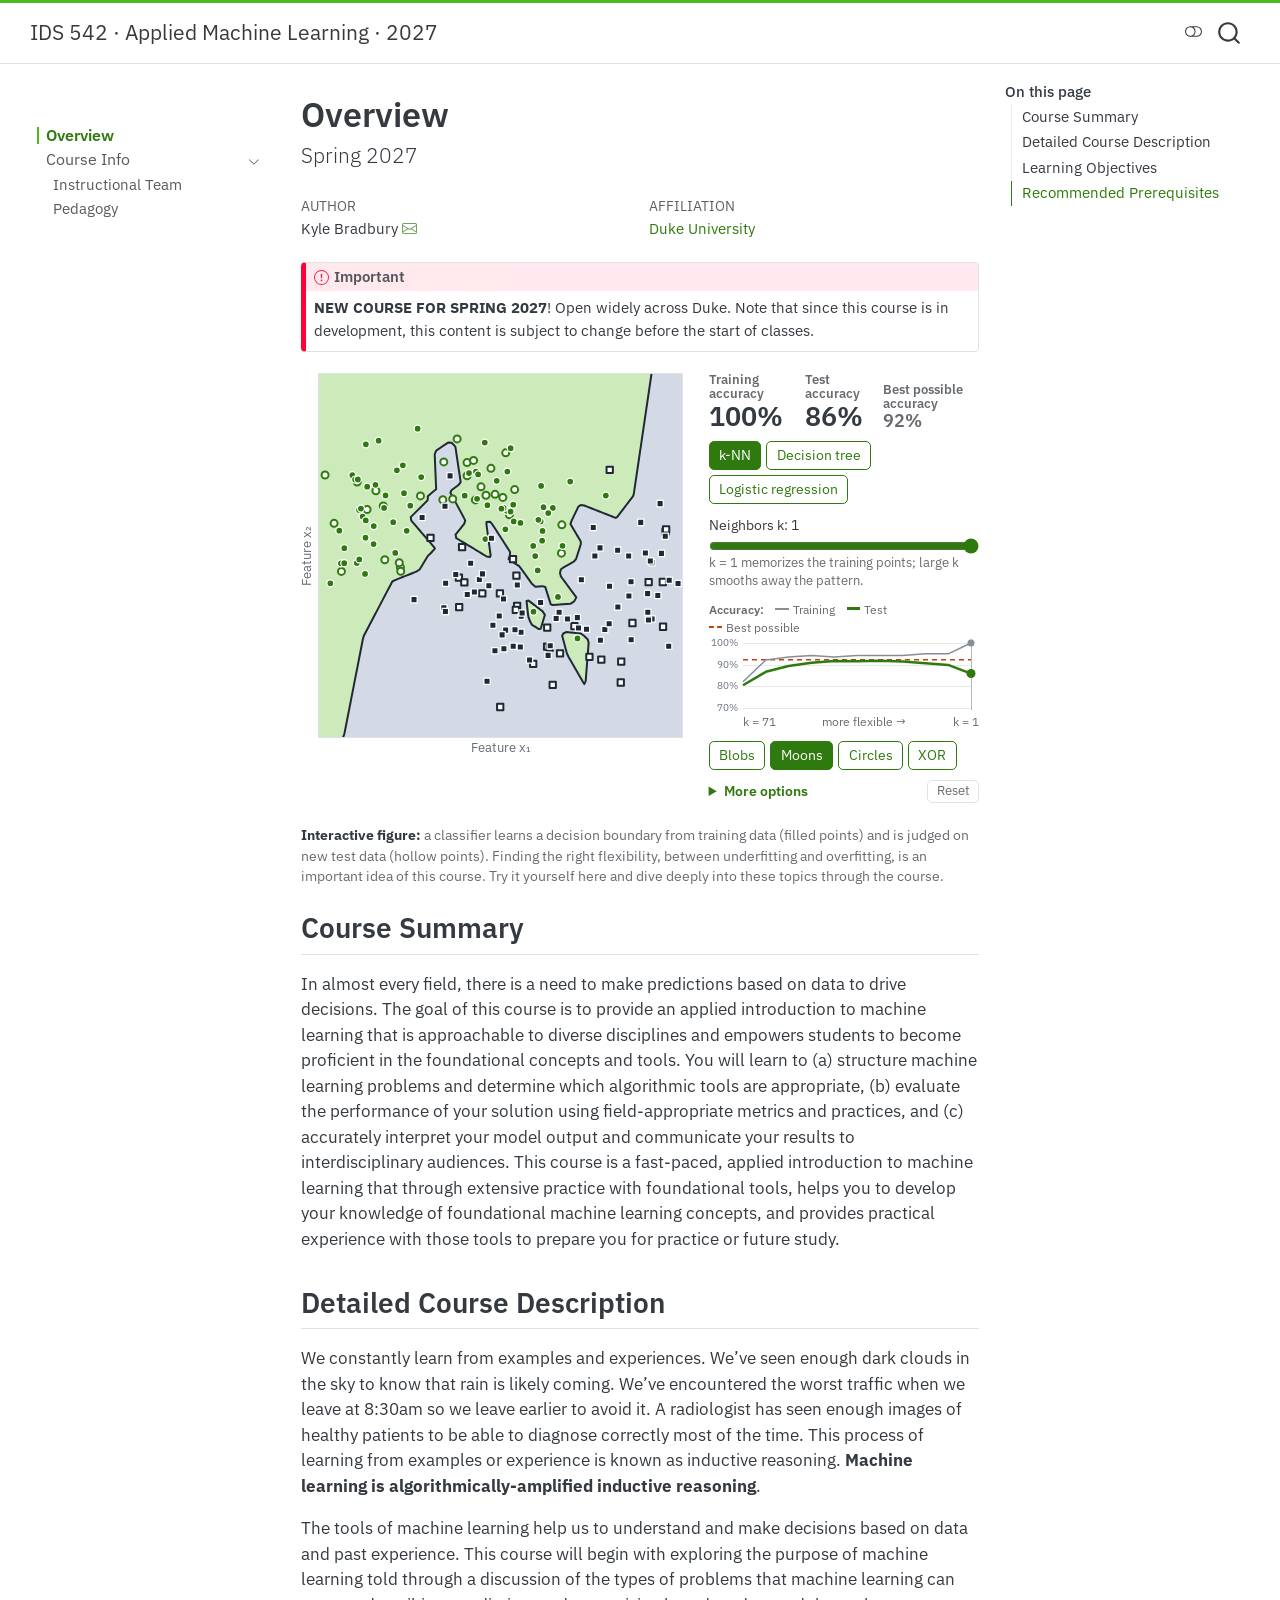
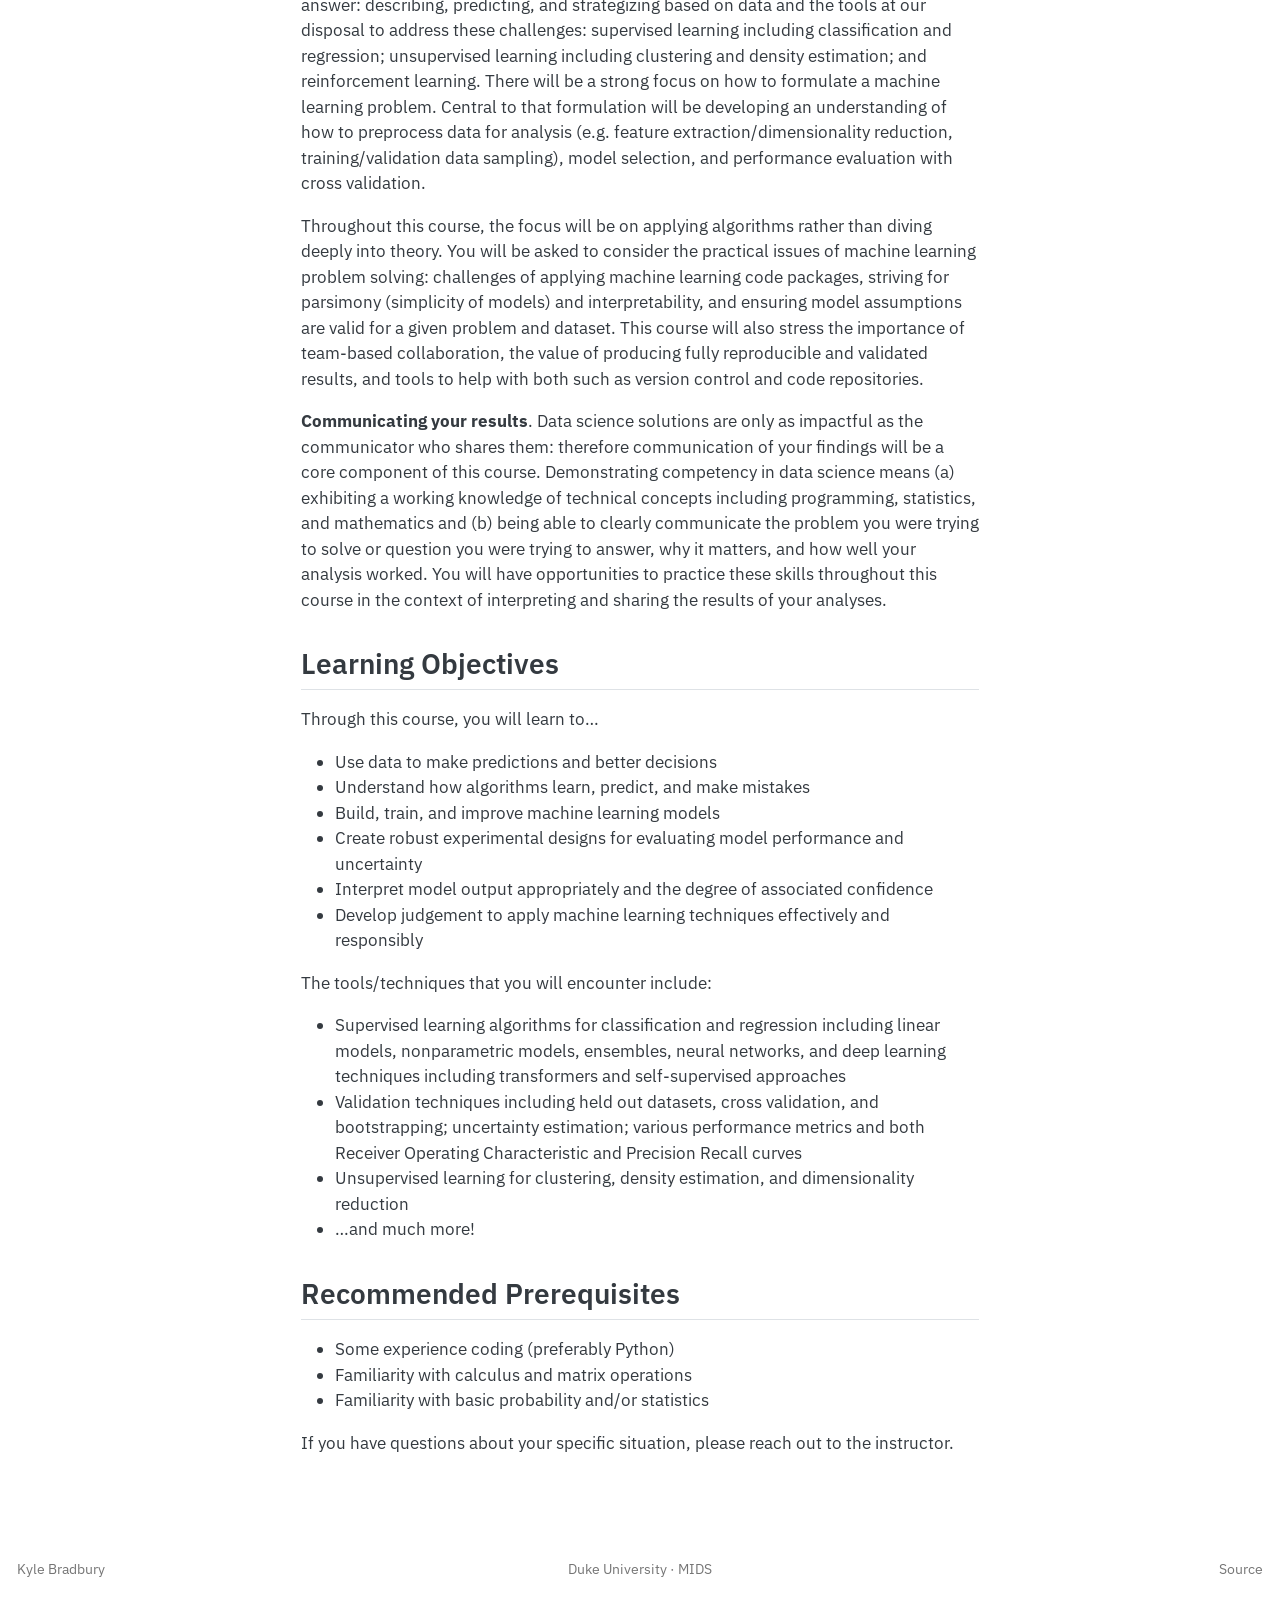
==== commit 9a1d956f: "updated look and feel" ====
--- a/docs/index.html
+++ b/docs/index.html
@@ -2,18 +2,25 @@
 <html xmlns="http://www.w3.org/1999/xhtml" lang="en" xml:lang="en"><head>
 
 <meta charset="utf-8">
-<meta name="generator" content="quarto-1.6.36">
+<meta name="generator" content="quarto-1.11.9">
 
 <meta name="viewport" content="width=device-width, initial-scale=1.0, user-scalable=yes">
 
 <meta name="author" content="Kyle Bradbury">
-
-<title>Overview – IDS 542 (2027): Applied Machine Learning</title>
+<meta name="description" content="Course website for IDS 542, Applied Machine Learning, at Duke University (Spring 2027): a fast-paced, applied introduction to machine learning for students in any discipline.">
+
+<title>Overview – IDS 542: Applied Machine Learning (Spring 2027)</title>
 <style>
-code{white-space: pre-wrap;}
+/* Default styles provided by pandoc.
+** See https://pandoc.org/MANUAL.html#variables-for-html for config info.
+*/
 span.smallcaps{font-variant: small-caps;}
-div.columns{display: flex; gap: min(4vw, 1.5em);}
-div.column{flex: auto; overflow-x: auto;}
+div.columns{display: flex; gap: 1.5em;}
+div.column{flex: auto;}
+@media screen {
+div.columns{gap: min(4vw, 1.5em);}
+div.column{overflow-x: auto;}
+}
 div.hanging-indent{margin-left: 1.5em; text-indent: -1.5em;}
 ul.task-list{list-style: none;}
 ul.task-list li input[type="checkbox"] {
@@ -31,21 +38,28 @@
 <script src="site_libs/quarto-search/fuse.min.js"></script>
 <script src="site_libs/quarto-search/quarto-search.js"></script>
 <meta name="quarto:offset" content="./">
-<script src="site_libs/quarto-html/quarto.js"></script>
+<link href="./img/favicon.svg" rel="icon" type="image/svg+xml">
+<script src="site_libs/quarto-html/quarto.js" type="module"></script>
+<script src="site_libs/quarto-html/tabsets/tabsets.js" type="module"></script>
+<script src="site_libs/quarto-html/scrollable-regions/scrollable-regions.js" type="module"></script>
 <script src="site_libs/quarto-html/popper.min.js"></script>
 <script src="site_libs/quarto-html/tippy.umd.min.js"></script>
 <script src="site_libs/quarto-html/anchor.min.js"></script>
 <link href="site_libs/quarto-html/tippy.css" rel="stylesheet">
-<link href="site_libs/quarto-html/quarto-syntax-highlighting-01c78b5cd655e4cd89133cf59d535862.css" rel="stylesheet" id="quarto-text-highlighting-styles">
+<link href="site_libs/quarto-html/quarto-syntax-highlighting-2d1c10ae43df009d8f07fbbd50031dc5.css" rel="stylesheet" class="quarto-color-scheme" id="quarto-text-highlighting-styles">
+<link href="site_libs/quarto-html/quarto-syntax-highlighting-dark-c6656bb6d2a962913377e07666d17fe4.css" rel="stylesheet" class="quarto-color-scheme quarto-color-alternate" id="quarto-text-highlighting-styles">
+<link href="site_libs/quarto-html/quarto-syntax-highlighting-2d1c10ae43df009d8f07fbbd50031dc5.css" rel="stylesheet" class="quarto-color-scheme-extra" id="quarto-text-highlighting-styles">
 <script src="site_libs/bootstrap/bootstrap.min.js"></script>
 <link href="site_libs/bootstrap/bootstrap-icons.css" rel="stylesheet">
-<link href="site_libs/bootstrap/bootstrap-504dfd40fe2ab044efd8c4ece178275b.min.css" rel="stylesheet" append-hash="true" id="quarto-bootstrap" data-mode="light">
+<link href="site_libs/bootstrap/bootstrap-2b839bee051bb6f563a926f1433f3b3a.min.css" rel="stylesheet" append-hash="true" class="quarto-color-scheme" id="quarto-bootstrap" data-mode="light">
+<link href="site_libs/bootstrap/bootstrap-dark-8f126874553be9512901ef049fe907e3.min.css" rel="stylesheet" append-hash="true" class="quarto-color-scheme quarto-color-alternate" id="quarto-bootstrap" data-mode="dark">
+<link href="site_libs/bootstrap/bootstrap-2b839bee051bb6f563a926f1433f3b3a.min.css" rel="stylesheet" append-hash="true" class="quarto-color-scheme-extra" id="quarto-bootstrap" data-mode="light">
 <script id="quarto-search-options" type="application/json">{
-  "location": "sidebar",
+  "location": "navbar",
   "copy-button": false,
   "collapse-after": 3,
-  "panel-placement": "start",
-  "type": "textbox",
+  "panel-placement": "end",
+  "type": "overlay",
   "limit": 50,
   "keyboard-shortcut": [
     "f",
@@ -79,19 +93,224 @@
 
 
 <link rel="stylesheet" href="styles.css">
+<meta property="og:title" content="Overview – IDS 542: Applied Machine Learning (Spring 2027)">
+<meta property="og:description" content="Course website for IDS 542, Applied Machine Learning, at Duke University (Spring 2027): a fast-paced, applied introduction to machine learning for students in any discipline.">
+<meta property="og:image" content="https://kylebradbury.github.io/ids542/img/decision-boundaries.png">
+<meta property="og:site_name" content="IDS 542: Applied Machine Learning (Spring 2027)">
+<meta property="og:image:alt" content="Three panels showing decision boundaries on the same two-class dataset: the Bayes decision boundary, a linear classifier, and a decision tree.">
+<meta property="og:image:height" content="753">
+<meta property="og:image:width" content="2324">
+<meta name="twitter:title" content="Overview – IDS 542: Applied Machine Learning (Spring 2027)">
+<meta name="twitter:description" content="Course website for IDS 542, Applied Machine Learning, at Duke University (Spring 2027): a fast-paced, applied introduction to machine learning for students in any discipline.">
+<meta name="twitter:image" content="https://kylebradbury.github.io/ids542/img/decision-boundaries.png">
+<meta name="twitter:image:alt" content="Three panels showing decision boundaries on the same two-class dataset: the Bayes decision boundary, a linear classifier, and a decision tree.">
+<meta name="twitter:card" content="summary_large_image">
 </head>
 
-<body class="nav-sidebar floating">
+<body class="nav-sidebar floating nav-fixed quarto-light"><a id="quarto-skip-link" class="visually-hidden-focusable" href="#quarto-document-content">Skip to main content</a><script id="quarto-html-before-body" type="application/javascript">
+    const toggleBodyColorMode = (bsSheetEl) => {
+      const mode = bsSheetEl.getAttribute("data-mode");
+      const bodyEl = window.document.querySelector("body");
+      if (mode === "dark") {
+        bodyEl.classList.add("quarto-dark");
+        bodyEl.classList.remove("quarto-light");
+      } else {
+        bodyEl.classList.add("quarto-light");
+        bodyEl.classList.remove("quarto-dark");
+      }
+    }
+    const toggleBodyColorPrimary = () => {
+      const bsSheetEl = window.document.querySelector("link#quarto-bootstrap:not([rel=disabled-stylesheet])");
+      if (bsSheetEl) {
+        toggleBodyColorMode(bsSheetEl);
+      }
+    }
+    const setColorSchemeToggle = (alternate) => {
+      const toggles = window.document.querySelectorAll('.quarto-color-scheme-toggle');
+      for (let i=0; i < toggles.length; i++) {
+        const toggle = toggles[i];
+        if (toggle) {
+          toggle.setAttribute("aria-checked", alternate ? "true" : "false");
+          if (alternate) {
+            toggle.classList.add("alternate");
+          } else {
+            toggle.classList.remove("alternate");
+          }
+        }
+      }
+    };
+    const toggleColorMode = (alternate) => {
+      // Switch the stylesheets
+      const primaryStylesheets = window.document.querySelectorAll('link.quarto-color-scheme:not(.quarto-color-alternate)');
+      const alternateStylesheets = window.document.querySelectorAll('link.quarto-color-scheme.quarto-color-alternate');
+      manageTransitions('#quarto-margin-sidebar .nav-link', false);
+      if (alternate) {
+        // note: dark is layered on light, we don't disable primary!
+        enableStylesheet(alternateStylesheets);
+        for (const sheetNode of alternateStylesheets) {
+          if (sheetNode.id === "quarto-bootstrap") {
+            toggleBodyColorMode(sheetNode);
+          }
+        }
+      } else {
+        disableStylesheet(alternateStylesheets);
+        enableStylesheet(primaryStylesheets)
+        toggleBodyColorPrimary();
+      }
+      manageTransitions('#quarto-margin-sidebar .nav-link', true);
+      // Switch the toggles
+      setColorSchemeToggle(alternate)
+    }
+    // Hack to workaround the fact that safari doesn't
+    // properly recolor the scrollbar when toggling (#1455).
+    // Not run on load: stylesheets are set before first paint there, and
+    // scrolling would undo the scroll to a URL fragment (#14973).
+    // The one pixel nudge keeps the reader where they were.
+    const refreshSafariScrollbar = () => {
+      if (navigator.userAgent.indexOf('Safari') > 0 && navigator.userAgent.indexOf('Chrome') == -1) {
+        manageTransitions("body", false);
+        const scrollY = window.scrollY;
+        window.scrollTo(0, scrollY > 0 ? scrollY - 1 : 1);
+        setTimeout(() => {
+          window.scrollTo(0, scrollY);
+          manageTransitions("body", true);
+        }, 40);
+      }
+    }
+    const disableStylesheet = (stylesheets) => {
+      for (let i=0; i < stylesheets.length; i++) {
+        const stylesheet = stylesheets[i];
+        stylesheet.rel = 'disabled-stylesheet';
+      }
+    }
+    const enableStylesheet = (stylesheets) => {
+      for (let i=0; i < stylesheets.length; i++) {
+        const stylesheet = stylesheets[i];
+        if(stylesheet.rel !== 'stylesheet') { // for Chrome, which will still FOUC without this check
+          stylesheet.rel = 'stylesheet';
+        }
+      }
+    }
+    const manageTransitions = (selector, allowTransitions) => {
+      const els = window.document.querySelectorAll(selector);
+      for (let i=0; i < els.length; i++) {
+        const el = els[i];
+        if (allowTransitions) {
+          el.classList.remove('notransition');
+        } else {
+          el.classList.add('notransition');
+        }
+      }
+    }
+    const isFileUrl = () => {
+      return window.location.protocol === 'file:';
+    }
+    const hasAlternateSentinel = () => {
+      let styleSentinel = getColorSchemeSentinel();
+      if (styleSentinel !== null) {
+        return styleSentinel === "alternate";
+      } else {
+        return false;
+      }
+    }
+    const setStyleSentinel = (alternate) => {
+      const value = alternate ? "alternate" : "default";
+      if (!isFileUrl()) {
+        window.localStorage.setItem("quarto-color-scheme", value);
+      } else {
+        localAlternateSentinel = value;
+      }
+    }
+    const getColorSchemeSentinel = () => {
+      if (!isFileUrl()) {
+        const storageValue = window.localStorage.getItem("quarto-color-scheme");
+        return storageValue != null ? storageValue : localAlternateSentinel;
+      } else {
+        return localAlternateSentinel;
+      }
+    }
+    const toggleGiscusIfUsed = (isAlternate, darkModeDefault) => {
+      const baseTheme = document.querySelector('#giscus-base-theme')?.value ?? 'light';
+      const alternateTheme = document.querySelector('#giscus-alt-theme')?.value ?? 'dark';
+      let newTheme = '';
+      if(authorPrefersDark) {
+        newTheme = isAlternate ? baseTheme : alternateTheme;
+      } else {
+        newTheme = isAlternate ? alternateTheme : baseTheme;
+      }
+      const changeGiscusTheme = () => {
+        // From: https://github.com/giscus/giscus/issues/336
+        const sendMessage = (message) => {
+          const iframe = document.querySelector('iframe.giscus-frame');
+          if (!iframe) return;
+          iframe.contentWindow.postMessage({ giscus: message }, 'https://giscus.app');
+        }
+        sendMessage({
+          setConfig: {
+            theme: newTheme
+          }
+        });
+      }
+      const isGiscussLoaded = window.document.querySelector('iframe.giscus-frame') !== null;
+      if (isGiscussLoaded) {
+        changeGiscusTheme();
+      }
+    };
+    const authorPrefersDark = false;
+    const queryPrefersDark = window.matchMedia('(prefers-color-scheme: dark)');
+    const darkModeDefault = queryPrefersDark.matches;
+      document.querySelector('link#quarto-text-highlighting-styles.quarto-color-scheme-extra').rel = 'disabled-stylesheet';
+      document.querySelector('link#quarto-bootstrap.quarto-color-scheme-extra').rel = 'disabled-stylesheet';
+    let localAlternateSentinel = darkModeDefault ? 'alternate' : 'default';
+    // Dark / light mode switch
+    window.quartoToggleColorScheme = () => {
+      // Read the current dark / light value
+      let toAlternate = !hasAlternateSentinel();
+      toggleColorMode(toAlternate);
+      refreshSafariScrollbar();
+      setStyleSentinel(toAlternate);
+      toggleGiscusIfUsed(toAlternate, darkModeDefault);
+      window.dispatchEvent(new Event('resize'));
+    };
+    queryPrefersDark.addEventListener("change", e => {
+      if(window.localStorage.getItem("quarto-color-scheme") !== null)
+        return;
+      const alternate = e.matches
+      toggleColorMode(alternate);
+      refreshSafariScrollbar();
+      localAlternateSentinel = e.matches ? 'alternate' : 'default'; // this is used alongside local storage!
+      toggleGiscusIfUsed(alternate, darkModeDefault);
+    });
+    // Switch to dark mode if need be
+    if (hasAlternateSentinel()) {
+      toggleColorMode(true);
+    } else {
+      toggleColorMode(false);
+    }
+  </script>
 
 <div id="quarto-search-results"></div>
   <header id="quarto-header" class="headroom fixed-top">
-  <nav class="quarto-secondary-nav">
+    <nav class="navbar navbar-expand-lg " data-bs-theme="dark" aria-label="Site">
+      <div class="navbar-container container-fluid">
+      <div class="navbar-brand-container mx-auto">
+    <a class="navbar-brand" href="./index.html">
+    <span class="navbar-title">IDS 542 · Applied Machine Learning · 2027</span>
+    </a>
+  </div>
+        <div class="quarto-navbar-tools tools-end">
+  <button type="button" role="switch" aria-checked="false" class="quarto-color-scheme-toggle quarto-navigation-tool  px-1" onclick="window.quartoToggleColorScheme(); return false;" title="Toggle dark mode" aria-label="Toggle dark mode"><i class="bi"></i></button>
+</div>
+          <div id="quarto-search" class="" title="Search"></div>
+      </div> <!-- /container-fluid -->
+    </nav>
+  <nav class="quarto-secondary-nav" aria-label="Toolbar">
     <div class="container-fluid d-flex">
       <button type="button" class="quarto-btn-toggle btn" data-bs-toggle="collapse" role="button" data-bs-target=".quarto-sidebar-collapse-item" aria-controls="quarto-sidebar" aria-expanded="false" aria-label="Toggle sidebar navigation" onclick="if (window.quartoToggleHeadroom) { window.quartoToggleHeadroom(); }">
         <i class="bi bi-layout-text-sidebar-reverse"></i>
       </button>
-        <nav class="quarto-page-breadcrumbs" aria-label="breadcrumb"><ol class="breadcrumb"><li class="breadcrumb-item"><a href="./index.html">Overview</a></li></ol></nav>
-        <a class="flex-grow-1" role="navigation" data-bs-toggle="collapse" data-bs-target=".quarto-sidebar-collapse-item" aria-controls="quarto-sidebar" aria-expanded="false" aria-label="Toggle sidebar navigation" onclick="if (window.quartoToggleHeadroom) { window.quartoToggleHeadroom(); }">      
+        <nav class="quarto-page-breadcrumbs" aria-label="Breadcrumbs"><ol class="breadcrumb"><li class="breadcrumb-item"><a href="./index.html">Overview</a></li></ol></nav>
+        <a class="flex-grow-1" data-bs-toggle="collapse" data-bs-target=".quarto-sidebar-collapse-item" onclick="if (window.quartoToggleHeadroom) { window.quartoToggleHeadroom(); }">      
         </a>
       <button type="button" class="btn quarto-search-button" aria-label="Search" onclick="window.quartoOpenSearch();">
         <i class="bi bi-search"></i>
@@ -100,14 +319,9 @@
   </nav>
 </header>
 <!-- content -->
-<div id="quarto-content" class="quarto-container page-columns page-rows-contents page-layout-article">
+<div id="quarto-content" class="quarto-container page-columns page-rows-contents page-layout-article page-navbar">
 <!-- sidebar -->
-  <nav id="quarto-sidebar" class="sidebar collapse collapse-horizontal quarto-sidebar-collapse-item sidebar-navigation floating overflow-auto">
-    <div class="pt-lg-2 mt-2 text-left sidebar-header">
-    <div class="sidebar-title mb-0 py-0">
-      <a href="./">IDS 542 (2027): Applied Machine Learning</a> 
-    </div>
-      </div>
+  <nav id="quarto-sidebar" class="sidebar collapse collapse-horizontal quarto-sidebar-collapse-item sidebar-navigation floating overflow-auto" aria-label="Section">
         <div class="mt-2 flex-shrink-0 align-items-center">
         <div class="sidebar-search">
         <div id="quarto-search" class="" title="Search"></div>
@@ -123,13 +337,10 @@
 </li>
         <li class="sidebar-item sidebar-item-section">
       <div class="sidebar-item-container"> 
-            <a class="sidebar-item-text sidebar-link text-start" data-bs-toggle="collapse" data-bs-target="#quarto-sidebar-section-1" role="navigation" aria-expanded="true">
- <span class="menu-text">Syllabus</span></a>
-          <a class="sidebar-item-toggle text-start" data-bs-toggle="collapse" data-bs-target="#quarto-sidebar-section-1" role="navigation" aria-expanded="true" aria-label="Toggle section">
-            <i class="bi bi-chevron-right ms-2"></i>
-          </a> 
+            <button type="button" class="sidebar-item-text sidebar-item-toggle sidebar-link text-start" data-bs-toggle="collapse" data-bs-target="#quarto-sidebar-section-1" aria-controls="quarto-sidebar-section-1" aria-expanded="true">
+ <span class="menu-text" id="quarto-sidebar-section-1-label">Course Info</span><i class="bi bi-chevron-right" aria-hidden="true"></i></button>
       </div>
-      <ul id="quarto-sidebar-section-1" class="collapse list-unstyled sidebar-section depth1 show">  
+      <ul id="quarto-sidebar-section-1" aria-labelledby="quarto-sidebar-section-1-label" class="collapse list-unstyled sidebar-section depth1 show">  
           <li class="sidebar-item">
   <div class="sidebar-item-container"> 
   <a href="./contacts.html" class="sidebar-item-text sidebar-link">
@@ -150,25 +361,25 @@
 <div id="quarto-sidebar-glass" class="quarto-sidebar-collapse-item" data-bs-toggle="collapse" data-bs-target=".quarto-sidebar-collapse-item"></div>
 <!-- margin-sidebar -->
     <div id="quarto-margin-sidebar" class="sidebar margin-sidebar">
-        <nav id="TOC" role="doc-toc" class="toc-active">
+        <nav id="TOC" role="doc-toc" aria-labelledby="toc-title" class="toc-active">
     <h2 id="toc-title">On this page</h2>
    
   <ul>
   <li><a href="#course-summary" id="toc-course-summary" class="nav-link active" data-scroll-target="#course-summary">Course Summary</a></li>
   <li><a href="#detailed-course-description" id="toc-detailed-course-description" class="nav-link" data-scroll-target="#detailed-course-description">Detailed Course Description</a></li>
-  <li><a href="#learning-objectives" id="toc-learning-objectives" class="nav-link" data-scroll-target="#learning-objectives">Learning objectives</a></li>
+  <li><a href="#learning-objectives" id="toc-learning-objectives" class="nav-link" data-scroll-target="#learning-objectives">Learning Objectives</a></li>
   <li><a href="#recommended-prerequisites" id="toc-recommended-prerequisites" class="nav-link" data-scroll-target="#recommended-prerequisites">Recommended Prerequisites</a></li>
-  <li><a href="#sec-interactive" id="toc-sec-interactive" class="nav-link" data-scroll-target="#sec-interactive">Interactive Introduction</a></li>
   </ul>
 </nav>
     </div>
 <!-- main -->
-<main class="content" id="quarto-document-content">
+<main class="content" id="quarto-document-content" tabindex="-1">
+
 
 <header id="title-block-header" class="quarto-title-block default">
 <div class="quarto-title">
 <h1 class="title">Overview</h1>
-<p class="subtitle lead">IDS 542 Applied Machine Learning</p>
+<p class="subtitle lead">Spring 2027</p>
 </div>
 
 
@@ -213,212 +424,230 @@
 <p><strong>NEW COURSE FOR SPRING 2027</strong>! Open widely across Duke. Note that since this course is in development, this content is subject to change before the start of classes.</p>
 </div>
 </div>
-<section id="course-summary" class="level2">
-<h2 class="anchored" data-anchor-id="course-summary">Course Summary</h2>
-<p>In almost every field, there is a need to make predictions based on data to drive decisions. The goal of this course is to provide an applied introduction to machine learning that is approachable to diverse disciplines and empowers students to become proficient in the foundational concepts and tools. You will learn to (a) structure machine learning problems and determine which algorithmic tools are appropriate, (b) evaluate the performance of your solution using field-appropriate metrics and practices, and (c) accurately interpret your model output and communicate your results to interdisciplinary audiences. This course is a fast-paced, applied introduction to machine learning that through extensive practice with foundational tools, helps you to develop your knowledge of foundational machine learning concepts, and provides practical experience with those tools to prepare you for practice or future study.</p>
-<div class="callout callout-style-default callout-tip callout-titled">
-<div class="callout-header d-flex align-content-center">
-<div class="callout-icon-container">
-<i class="callout-icon"></i>
-</div>
-<div class="callout-title-container flex-fill">
-Tip
-</div>
-</div>
-<div class="callout-body-container callout-body">
-<p>Check out the <a href="#sec-interactive" class="quarto-xref">Section&nbsp;5</a> at the bottom for an interactive demo of some of the concepts you’ll encounter in this course</p>
-</div>
-</div>
-</section>
-<section id="detailed-course-description" class="level2">
-<h2 class="anchored" data-anchor-id="detailed-course-description">Detailed Course Description</h2>
-<p>We constantly learn from examples and experiences. We’ve seen enough dark clouds in the sky to know that rain is likely coming. We’ve encountered the worst traffic when we leave at 8:30am so we leave earlier to avoid it. A radiologist has seen enough images of healthy patients to be able to diagnose correctly most of the time. This process of learning from examples or experience is known as inductive reasoning. <strong>Machine learning is algorithmically-amplified inductive reasoning</strong>.</p>
-<p>The tools of machine learning help us to understand and make decisions based on data and past experience. This course will begin with exploring the purpose of machine learning told through a discussion of the types of problems that machine learning can answer: describing, predicting, and strategizing based on data and the tools at our disposal to address these challenges: supervised learning including classification and regression; unsupervised learning including clustering and density estimation; and reinforcement learning. There will be a strong focus on how to formulate a machine learning problem. Central to that formulation will be developing an understanding of how to preprocess data for analysis (e.g.&nbsp;feature extraction/dimensionality reduction, training/validation data sampling), model selection, and performance evaluation with cross validation.</p>
-<p>Throughout this course, the focus will be on applying algorithms rather than diving deeply into theory. You will be asked to consider the practical issues of machine learning problem solving: challenges of applying machine learning code packages, striving for parsimony (simplicity of models) and interpretability, and ensuring model assumptions are valid for a given problem and dataset. This course will also stress the importance of team-based collaboration, the value of producing fully reproducible and validated results, and tools to help with both such as version control and code repositories.</p>
-<p><strong>Communicating your results</strong>. Data science solutions are only as impactful as the communicator who shares them: therefore communication of your findings will be a core component of this course. Demonstrating competency in data science means (a) exhibiting a working knowledge of technical concepts including programming, statistics, and mathematics and (b) being able to clearly communicate the problem you were trying to solve or question you were trying to answer, why it matters, and how well your analysis worked. You will have opportunities to practice these skills throughout this course in the context of interpreting and sharing the results of your analyses.</p>
-</section>
-<section id="learning-objectives" class="level2">
-<h2 class="anchored" data-anchor-id="learning-objectives">Learning objectives</h2>
-<p>Through this course, you will learn to…</p>
-<ul>
-<li>Use data to make predictions and better decisions</li>
-<li>Understand how algorithms learn, predict, and make mistakes</li>
-<li>Build, train, and improve machine learning models</li>
-<li>Create robust experimental designs for evaluating model performance and uncertainty</li>
-<li>Interpret model output appropriately and the degree of associated confidence</li>
-<li>Develop judgement to apply machine learning techniques effectively and responsibly</li>
-</ul>
-<p>The tools/techniques that you will encounter include:</p>
-<ul>
-<li>Supervised learning algorithms for classification and regression including linear models, nonparametric models, ensembles, neural networks, and deep learning techniques including transformers and self-supervised approaches</li>
-<li>Validation techniques including held out datasets, cross validation, and bootstrapping; uncertainty estimation; various performance metrics and both Receiver Operating Characteristic and Precision Recall curves</li>
-<li>Unsupervised learning for clustering, density estimation, and dimensionality reduction</li>
-<li>…and much more!</li>
-</ul>
-</section>
-<section id="recommended-prerequisites" class="level2">
-<h2 class="anchored" data-anchor-id="recommended-prerequisites">Recommended Prerequisites</h2>
-<ul>
-<li>Some experience coding (preferably Python)</li>
-<li>Familiarity with calculus and matrix operations</li>
-<li>Familiarity with basic probability and/or statistics</li>
-</ul>
-<p>If you have questions about your specific situation, please reach out to the instructor.</p>
-</section>
-<section id="sec-interactive" class="level2">
-<h2 class="anchored" data-anchor-id="sec-interactive">Interactive Introduction</h2>
-<p>Machine learning can be used to predict whether or not it will rain, estimate the price of gold, diagnose a patient, determine the optimal strategy for operating a power plant, automatically identify all the buildings in a satellite image, and much more. As a mini example, consider the scenarios below showing two classes. Imagine you want to use the training points to develop a classifier to determine between these two categories automaticall (green from black dots). They are plotted based on their features (i.e., characteristics of a sample) which are the x and y values in the plot. In a classification problem like this, we often want to establish a decision boundary to determine which class a sample belongs to. Notice how the decision boundary between the classes can vary based on how the problem is modeled, (the training data, the model, etc.) leading to vastly different and potentially variable performance (as evaluated on the test data). Through this course you’ll learn how setup problems like this, identify useful representations of the data (the features or their transform) apply algorithmic tools and understand how they work, and the potential modeling pitfalls that you’re likely to encounter and how best to avoid them.</p>
 <!--
-  Interactive classifier demo for the homepage (included by index.qmd).
+  Interactive classifier demo for the homepage (included by index.qmd with
+  {{< include _ml-demo.qmd >}}). The underscore keeps Quarto from rendering it as its own page.
+
+  Origin: this file is shared with the IDS 705 site (ids705_sp2027), which reworked the original
+  IDS 542 demo into this version. Keep the two copies identical apart from this comment: make a
+  change in one, then copy the file to the other. It's written to work on any Quarto site: control
+  colors come from the site's Bootstrap theme, plot colors from the --mld-* variables below, and it
+  follows Quarto's light/dark toggle. See STYLE_GUIDE.md, section G.
 
   What it does: you pick a dataset and a classifier (k-nearest neighbors, a decision tree, or
-  logistic regression), turn the model's complexity knob, and watch the decision boundary and the
-  training vs. test accuracy change. The demo opens deliberately overfit (k-NN with k = 1).
-
-  How this file is organized:
-    1. A static fallback figure (plain Quarto markdown). It shows until the demo starts, and stays
-       visible if JavaScript is turned off or the demo hits an error.
-    2. One raw HTML block containing
-         a. the demo's HTML (the plot canvas and the controls),
-         b. its CSS (every rule is scoped under #ml-demo, so it can't affect the rest of the site),
-         c. its JavaScript: data generation, the three ML models, and the drawing code.
-  Everything runs in the browser, with no libraries and no network requests.
+  logistic regression), turn the model's flexibility knob, and watch the decision boundary, the
+  training vs. test accuracy, and an accuracy-vs-flexibility chart change. The best possible
+  (Bayes) classifier is shown for comparison. The demo opens deliberately overfit (k-NN, k = 1).
+  It's kept compact (a 360px plot) so the course description below stays near the top of the page.
+
+  How this file is organized: one raw HTML block containing
+    a. the demo's HTML (the plot, the chart, and the controls), plus a <noscript> fallback image,
+    b. its CSS (every rule is scoped under #ml-demo, so it can't affect the rest of the site),
+    c. its JavaScript: data generation, the ML models, the Bayes classifier, and the drawing code.
+  Everything runs in the browser, with no libraries and no network requests. If JavaScript is off,
+  the static figure shows instead; if the demo hits an error, it removes itself and shows that figure.
 -->
-<div id="ml-demo-fallback">
-<p><img src="img/decision-boundaries.png" class="img-fluid" alt="Three panels comparing classifiers on the same two-class dataset: the Bayes decision boundary, a linear classifier, and a decision tree."></p>
-</div>
+<!-- Without JavaScript, show the static figure. (With JavaScript, it's never downloaded.) -->
+<noscript>
+  <p><img src="img/decision-boundaries.png" class="img-fluid" alt="Three panels showing decision boundaries on the same two-class dataset: the Bayes decision boundary, a linear classifier, and a decision tree."></p>
+</noscript>
+
 <!-- The demo starts hidden; the script un-hides it once everything is ready.
+     data-fallback-*: the static figure the script shows instead if anything goes wrong.
      Elements the script uses are tagged with data-* attributes:
        data-group   a row of toggle buttons where one is selected at a time
        data-value   the value a toggle button selects
        data-input   a slider or checkbox the script reads
-       data-out     text the script writes (accuracies, slider label, hint)
-       data-action  a one-shot button (new samples, clear points) -->
-<div id="ml-demo" hidden="">
-  <p class="mld-caption"><strong>Try it yourself:</strong> each shaded region is the model's prediction. Vary the level of noise on the data, try the slider for each model's configuration and compare the training and test accuracy. You can even click the plot to add training points (selecting which class you want to add first).</p>
+       data-out     text the script writes (accuracies, slider label, hint, chart labels)
+       data-action  a one-shot button (new sample, reset) -->
+<div id="ml-demo" hidden="" data-fallback-src="img/decision-boundaries.png" data-fallback-alt="Three panels showing decision boundaries on the same two-class dataset: the Bayes decision boundary, a linear classifier, and a decision tree.">
   <div class="mld-layout">
-    <!-- Left (or top on phones): the plot and the accuracy readout -->
+    <!-- Left (or top on phones): the plot -->
     <div class="mld-plot">
       <!-- Axis labels sit outside the canvas: the y-axis label in a narrow left column and the
            x-axis label underneath. Both axes are input FEATURES (x1 and x2); the class label is
-           shown by color and shape. They're named x1 and x2 rather than x and y because in ML,
-           y usually means the label. The subscripts are Unicode characters rather than <sub>
-           tags, because <sub> renders as a superscript in rotated (vertical) text. -->
+           shown by shape. They're named x1 and x2 rather than x and y because in ML, y usually
+           means the label. The subscripts are Unicode characters rather than <sub> tags, because
+           <sub> renders as a superscript in rotated (vertical) text. -->
       <div class="mld-axes">
         <span class="mld-axis-y" aria-hidden="true">Feature x₂</span>
-        <canvas role="img" aria-label="Interactive classifier plot"></canvas>
+        <canvas class="mld-canvas" role="img" aria-label="Interactive classifier plot"></canvas>
         <span class="mld-axis-x" aria-hidden="true">Feature x₁</span>
       </div>
-      <p class="mld-readout" aria-live="polite">
-        Training accuracy: <strong data-out="train">—</strong> · Test accuracy: <strong data-out="test">—</strong>
-      </p>
     </div>
-    <!-- Right (or below on phones): the controls -->
+    <!-- Right (or below on phones): the readout, the controls, and the chart -->
     <div class="mld-controls">
-      <fieldset>
-        <legend>Dataset</legend>
-        <div class="mld-seg" data-group="dataset">
-          <button type="button" data-value="blobs">Blobs</button>
-          <button type="button" data-value="moons">Moons</button>
-          <button type="button" data-value="circles">Circles</button>
-          <button type="button" data-value="xor">XOR</button>
+      <div class="mld-readout">
+        <div class="mld-stat"><span class="mld-stat-label">Training accuracy</span><strong data-out="train">—</strong></div>
+        <div class="mld-stat"><span class="mld-stat-label">Test accuracy</span><strong data-out="test">—</strong></div>
+        <div class="mld-stat mld-stat-minor"><span class="mld-stat-label">Best possible accuracy</span><strong data-out="bayes">—</strong></div>
+      </div>
+      <div class="mld-seg" data-group="model" role="group" aria-label="Model">
+        <button type="button" data-value="knn" title="k-nearest neighbors">k-NN</button>
+        <button type="button" data-value="tree">Decision tree</button>
+        <button type="button" data-value="lr">Logistic regression</button>
+      </div>
+      <!-- The flexibility slider. It moves through the model's list of settings (simplest on the
+           left), so its value is a position in that list; the label shows the actual setting. -->
+      <label class="mld-range"><span><span data-out="param-label">Neighbors k</span>: <output data-out="param-value">1</output></span>
+        <input type="range" data-input="param" min="0" max="10" step="1" value="10">
+      </label>
+      <p class="mld-hint" data-out="hint"></p>
+      <!-- The accuracy-at-every-setting chart (hidden on phones to save space) -->
+      <div class="mld-chart">
+        <div class="mld-legend" aria-hidden="true">
+          <span class="mld-legend-title">Accuracy:</span>
+          <span><span class="mld-line mld-line-train"></span>Training</span>
+          <span><span class="mld-line mld-line-test"></span>Test</span>
+          <span><span class="mld-line mld-line-bayes"></span>Best possible</span>
         </div>
-        <label class="mld-range">Noise
-          <input type="range" data-input="noise" min="0" max="1" step="0.05" value="0.8">
-        </label>
-        <div class="mld-actions">
+        <canvas class="mld-chart-canvas" role="img" aria-label="Accuracy chart"></canvas>
+        <div class="mld-chart-axis" aria-hidden="true"><span data-out="chart-left"></span><span>more flexible →</span><span data-out="chart-right"></span></div>
+      </div>
+      <div class="mld-seg" data-group="dataset" role="group" aria-label="Dataset">
+        <button type="button" data-value="blobs">Blobs</button>
+        <button type="button" data-value="moons">Moons</button>
+        <button type="button" data-value="circles">Circles</button>
+        <button type="button" data-value="xor">XOR</button>
+      </div>
+      <div class="mld-foot">
+        <details class="mld-more">
+          <summary>More options</summary>
+          <label class="mld-range">Noise
+            <input type="range" data-input="noise" min="0" max="1" step="0.05" value="0.65">
+          </label>
+          <label class="mld-check"><input type="checkbox" data-input="showTest" checked=""> Show test points</label>
+          <label class="mld-check"><input type="checkbox" data-input="showBayes"> Show best possible boundary</label>
           <button type="button" data-action="new-train">New training sample</button>
-          <button type="button" data-action="new-test">New test sample</button>
-        </div>
-      </fieldset>
-      <fieldset>
-        <legend>Model</legend>
-        <div class="mld-seg" data-group="model">
-          <button type="button" data-value="knn">k-Nearest Neighbors</button>
-          <button type="button" data-value="tree">Decision tree</button>
-          <button type="button" data-value="lr">Logistic regression</button>
-        </div>
-        <!-- The complexity slider. Its label, range, and hint change with the selected model. -->
-        <label class="mld-range"><span><span data-out="param-label">Neighbors k</span>: <output data-out="param-value">1</output></span>
-          <input type="range" data-input="param" min="1" max="30" step="1" value="1">
-        </label>
-        <p class="mld-hint" data-out="hint"></p>
-      </fieldset>
-      <fieldset>
-        <legend>Your points</legend>
-        <div class="mld-seg" data-group="addClass" role="group" aria-label="Clicks add">
-          <button type="button" data-value="1"><span class="mld-swatch mld-swatch-a" aria-hidden="true"></span>Add class A</button>
-          <button type="button" data-value="0"><span class="mld-swatch mld-swatch-b" aria-hidden="true"></span>Add class B</button>
-        </div>
-        <button type="button" class="mld-btn" data-action="clear">Clear points</button>
-        <label class="mld-check"><input type="checkbox" data-input="showTest" checked=""> Show test points (hollow)</label>
-      </fieldset>
+        </details>
+        <button type="button" class="mld-reset" data-action="reset">Reset</button>
+      </div>
     </div>
   </div>
+  <!-- The figure caption, which also serves as the plot's key -->
+  <p class="mld-caption"><strong>Interactive figure:</strong> a classifier learns a decision boundary from training data
+    (filled points) and is judged on new test data (hollow points). Finding the right flexibility, between underfitting and
+    overfitting, is an important idea of this course. Try it yourself here and dive deeply into these topics through the course. <span data-out="bayes-key" hidden=""> The dashed line is the
+    best possible boundary.</span></p>
+  <!-- Screen readers: a full-sentence summary, updated shortly after the last change -->
+  <p class="mld-sr" role="status" data-out="status"></p>
 </div>
 
 <style>
 #ml-demo {
-  /* Colors sampled from img/decision-boundaries.png. The script reads these values, so the
-     plot can be recolored here without touching any JavaScript. */
-  --mld-region-a: #c2ead4;
-  --mld-region-b: #dcdcdc;
-  --mld-neutral: #f4f5f4;
-  --mld-point-a: #06b050;
-  --mld-point-b: #121619;
-  --mld-point-edge: #ffffff;
-  --mld-boundary: #000000;
-  --mld-accent: #2e7d4f;
+  /* Control colors follow the site's Bootstrap theme (and its dark mode), with fallbacks. */
+  --mld-accent: var(--bs-primary, #2F7A0E);
+  --mld-accent-rgb: var(--bs-primary-rgb, 47, 122, 14);
+  --mld-on-accent: var(--bs-body-bg, #ffffff);
+  --mld-muted: var(--bs-secondary-color, #6c757d);
+  --mld-line: var(--bs-border-color, #dee2e6);
+  /* Plot and chart colors (light mode). The script reads these, so the plot can be recolored here
+     without touching any JavaScript. Use solid colors. To override them for one site, set the same
+     variables on #ml-demo in that site's styles.css. */
+  --mld-neutral: #f5f7f4;      /* plot background where the model is unsure */
+  --mld-region-a: #cdeabb;     /* region predicted as class A */
+  --mld-region-b: #d3dae6;     /* region predicted as class B */
+  --mld-point-a: #2F7A0E;      /* class A points (circles) */
+  --mld-point-b: #1f2933;      /* class B points (squares) */
+  --mld-point-edge: #ffffff;   /* outline of filled points; fill of hollow test points */
+  --mld-boundary: #1f2933;     /* the model's decision boundary */
+  --mld-bayes: #c2410c;        /* the best possible boundary (dashed), and its chart line */
+  --mld-chart-train: #868e96;
+  --mld-chart-test: #2F7A0E;
+  --mld-chart-grid: #e6e9e4;
+  --mld-chart-text: #6c757d;
+  /* How big the plot may get when it sits beside the controls */
+  --mld-plot-max: min(360px, 50vh);
   /* Lets the layout below respond to the demo's own width rather than the whole window's */
   container-type: inline-size;
-  margin: 1.25rem 0 1.5rem;
+  margin: 0 0 1.5rem;
 }
-#ml-demo .mld-caption { margin-bottom: 0.75rem; }
-/* One column by default; plot and controls side by side when there's room */
-#ml-demo .mld-layout { display: grid; gap: 1.25rem; grid-template-columns: minmax(0, 1fr); }
+/* Dark mode (Quarto adds the class quarto-dark to <body>) */
+body.quarto-dark #ml-demo {
+  --mld-neutral: #1a1f1a;
+  --mld-region-a: #25401b;
+  --mld-region-b: #283142;
+  --mld-point-a: #7ACF4B;
+  --mld-point-b: #e3e8f0;
+  --mld-point-edge: #131713;
+  --mld-boundary: #f2f5f0;
+  --mld-bayes: #fb923c;
+  --mld-chart-train: #8f988c;
+  --mld-chart-test: #7ACF4B;
+  --mld-chart-grid: #2a312a;
+  --mld-chart-text: #a3ac9f;
+}
+#ml-demo .mld-caption { margin: 0.4rem 0 0; font-size: 0.85rem; line-height: 1.4; color: var(--mld-muted); }
+#ml-demo .mld-caption strong { color: var(--bs-body-color, inherit); }
+/* One column by default (phones); plot and controls side by side when there's room. The plot is
+   kept small so the course description below stays close to the top of the page. */
+#ml-demo .mld-layout { display: grid; gap: 0.75rem 1.5rem; grid-template-columns: minmax(0, 1fr); }
 @container (min-width: 620px) {
-  #ml-demo .mld-layout { grid-template-columns: minmax(0, 1.6fr) minmax(200px, 1fr); align-items: start; }
+  #ml-demo .mld-layout {
+    grid-template-columns: minmax(0, calc(var(--mld-plot-max) + 1.3rem)) minmax(15rem, 1fr);
+    align-items: start;
+  }
 }
 /* The plot is always square and fills its column */
-#ml-demo canvas {
+#ml-demo .mld-canvas {
   display: block; width: 100%; height: auto; aspect-ratio: 1;
-  cursor: crosshair; touch-action: manipulation;
-  border: 1px solid #b5b5b5;
+  border: 1px solid var(--mld-line);
 }
 /* Axis labels: a left column for the vertical label (rotated to read bottom to top) and a
    row under the plot for the horizontal one */
-#ml-demo .mld-axes { display: grid; grid-template-columns: auto minmax(0, 1fr); align-items: center; column-gap: 0.3rem; }
-#ml-demo .mld-axis-x, #ml-demo .mld-axis-y { font-size: 0.8rem; line-height: 1; opacity: 0.75; white-space: nowrap; }
+#ml-demo .mld-axes { display: grid; grid-template-columns: auto minmax(0, 1fr); align-items: center; column-gap: 0.25rem; }
+#ml-demo .mld-axis-x, #ml-demo .mld-axis-y { font-size: 0.75rem; line-height: 1; color: var(--mld-muted); white-space: nowrap; }
 #ml-demo .mld-axis-y { writing-mode: vertical-rl; transform: rotate(180deg); }
-#ml-demo .mld-axis-x { grid-column: 2; text-align: center; margin-top: 0.3rem; }
-#ml-demo .mld-readout { margin: 0.5rem 0 0; font-size: 0.95rem; }
-/* Control groups: small uppercase headings, no boxes */
-#ml-demo fieldset { border: 0; margin: 0 0 1rem; padding: 0; min-width: 0; }
-#ml-demo legend {
-  float: none; width: auto; margin-bottom: 0.35rem; padding: 0;
-  font-size: 0.8rem; font-weight: 600; letter-spacing: 0.04em; text-transform: uppercase; opacity: 0.75;
-}
+#ml-demo .mld-axis-x { grid-column: 2; text-align: center; margin-top: 0.25rem; }
+/* The readout: big training and test numbers */
+/* The three stay on one row; on narrow screens their labels wrap onto two lines instead. */
+#ml-demo .mld-readout { display: flex; align-items: flex-end; gap: 1.25rem; margin: 0 0 0.6rem; }
+#ml-demo .mld-stat { display: flex; flex-direction: column; flex: 0 1 auto; min-width: 0; line-height: 1.1; }
+#ml-demo .mld-stat-label { font-size: 0.75rem; font-weight: 600; color: var(--mld-muted); }
+#ml-demo .mld-stat strong { font-size: 1.6rem; font-weight: 600; font-variant-numeric: tabular-nums; }
+#ml-demo .mld-stat-minor strong { font-size: 1.05rem; color: var(--mld-muted); }
 /* Buttons: outlined, and filled in when selected (aria-pressed="true") */
-#ml-demo .mld-seg, #ml-demo .mld-actions { display: flex; flex-wrap: wrap; gap: 0.35rem; margin-bottom: 0.5rem; }
+#ml-demo .mld-seg { display: flex; flex-wrap: wrap; gap: 0.3rem; margin-bottom: 0.6rem; }
 #ml-demo button {
-  font: inherit; font-size: 0.875rem; line-height: 1.2;
-  padding: 0.35rem 0.65rem; border-radius: 0.3rem;
+  font: inherit; font-size: 0.82rem; line-height: 1.2;
+  padding: 0.3rem 0.55rem; border-radius: 0.3rem;
   border: 1px solid var(--mld-accent); background: transparent; color: var(--mld-accent);
   cursor: pointer;
 }
-#ml-demo button:hover { background: rgba(46, 125, 79, 0.08); }
-#ml-demo button[aria-pressed="true"] { background: var(--mld-accent); color: #fff; }
-#ml-demo button:focus-visible, #ml-demo input:focus-visible { outline: 2px solid var(--mld-accent); outline-offset: 2px; }
-/* Sliders and the checkbox */
-#ml-demo .mld-range { display: flex; flex-direction: column; gap: 0.2rem; margin: 0.25rem 0 0.5rem; font-size: 0.875rem; }
+#ml-demo button:hover { background: rgba(var(--mld-accent-rgb), 0.1); }
+#ml-demo button[aria-pressed="true"] { background: var(--mld-accent); color: var(--mld-on-accent); }
+#ml-demo button:focus-visible, #ml-demo input:focus-visible, #ml-demo summary:focus-visible { outline: 2px solid var(--mld-accent); outline-offset: 2px; }
+/* Sliders, checkboxes, and the hint */
+#ml-demo .mld-range { display: flex; flex-direction: column; gap: 0.1rem; margin: 0; font-size: 0.85rem; }
 #ml-demo input[type="range"] { width: 100%; accent-color: var(--mld-accent); }
-#ml-demo .mld-check { display: flex; align-items: center; gap: 0.4rem; margin-top: 0.5rem; font-size: 0.875rem; }
+#ml-demo .mld-check { display: flex; align-items: center; gap: 0.4rem; margin: 0.3rem 0; font-size: 0.85rem; }
 #ml-demo input[type="checkbox"] { accent-color: var(--mld-accent); }
-#ml-demo .mld-hint { margin: 0; font-size: 0.85rem; opacity: 0.8; }
-/* The small circle and square on the "Add class" buttons */
-#ml-demo .mld-swatch { display: inline-block; width: 0.7em; height: 0.7em; margin-right: 0.4em; vertical-align: -0.05em; border: 1px solid #fff; }
-#ml-demo .mld-swatch-a { background: var(--mld-point-a); border-radius: 50%; }
-#ml-demo .mld-swatch-b { background: var(--mld-point-b); }
+#ml-demo .mld-hint { margin: 0 0 0.6rem; font-size: 0.78rem; line-height: 1.35; color: var(--mld-muted); }
+/* The accuracy-at-every-setting chart: hidden on phones, shown when there's room beside the plot */
+#ml-demo .mld-chart { display: none; margin: 0 0 0.6rem; }
+@container (min-width: 620px) { #ml-demo .mld-chart { display: block; } }
+#ml-demo .mld-legend { display: flex; flex-wrap: wrap; gap: 0 0.7rem; font-size: 0.72rem; color: var(--mld-muted); }
+#ml-demo .mld-legend-title { font-weight: 600; }
+#ml-demo .mld-line { display: inline-block; width: 1.1em; margin-right: 0.3em; vertical-align: 0.3em; }
+#ml-demo .mld-line-train { border-top: 2px solid var(--mld-chart-train); }
+#ml-demo .mld-line-test { border-top: 3px solid var(--mld-chart-test); }
+#ml-demo .mld-line-bayes { border-top: 2px dashed var(--mld-bayes); }
+#ml-demo .mld-chart-canvas { display: block; width: 100%; height: 4.5rem; cursor: pointer; }
+#ml-demo .mld-chart-axis { display: flex; justify-content: space-between; padding-left: 34px; font-size: 0.7rem; color: var(--mld-muted); }
+/* "More options" and Reset share the last row */
+#ml-demo .mld-foot { display: flex; align-items: flex-start; justify-content: space-between; gap: 0.75rem; }
+#ml-demo .mld-more { flex: 1; min-width: 0; }
+#ml-demo .mld-more summary { cursor: pointer; font-size: 0.85rem; font-weight: 600; color: var(--mld-accent); }
+#ml-demo .mld-more[open] summary { margin-bottom: 0.35rem; }
+#ml-demo .mld-reset { border-color: var(--mld-line); color: var(--mld-muted); font-size: 0.78rem; padding: 0.15rem 0.5rem; }
+/* Visually hidden, but read by screen readers */
+#ml-demo .mld-sr { position: absolute; width: 1px; height: 1px; margin: -1px; overflow: hidden; clip: rect(0 0 0 0); white-space: nowrap; border: 0; padding: 0; }
+/* Touch screens: larger tap targets */
+@media (pointer: coarse) {
+  #ml-demo button { min-height: 44px; padding: 0.45rem 0.7rem; }
+  #ml-demo .mld-more summary { min-height: 44px; display: flex; align-items: center; }
+  #ml-demo .mld-check { min-height: 44px; }
+}
 </style>
 
 <script>
@@ -441,28 +670,39 @@
 // Sections, in order:
 //   1. Random data ............. seeded random numbers and the four toy datasets
 //   2. Models .................. k-NN, decision tree, logistic regression (fit + predict)
-//   3. State ................... the current settings (dataset, model, seeds, and so on)
-//   4. Fitting and evaluation .. train the model, measure accuracy, map the decision boundary
-//   5. Drawing ................. paint the plot on the canvas
-//   6. Events .................. respond to buttons, sliders, and clicks
+//   3. Best possible classifier  the Bayes classifier, from the known data-generating process
+//   4. Evaluation .............. accuracy, the decision-boundary map, and boundary tracing
+//   5. State ................... the current settings (dataset, model, seeds, and so on)
+//   6. Fitting ................. train the model and refresh everything that depends on it
+//   7. Drawing ................. paint the plot and the chart on their canvases
+//   8. Events .................. respond to buttons, sliders, clicks, and the dark-mode toggle
 //
-// Everything is wrapped in one function that runs immediately, so none of these variables
-// leak into the rest of the web page.
+// Sections 1-4 are pure computation (no web page involved), marked CORE-START / CORE-END, so they
+// can be tested on their own. Everything is wrapped in one function that runs immediately, so none
+// of these variables leak into the rest of the web page.
 // =====================================================================================
 (function () {
   "use strict";
   var root = document.getElementById("ml-demo");
-  var fallback = document.getElementById("ml-demo-fallback");
   if (!root) return;
 
-  // If anything goes wrong, hide the demo and show the static figure instead, so the page
-  // never ends up broken.
+  // If anything goes wrong, remove the demo and show the static figure instead, so the page never
+  // ends up broken. (The figure isn't in the page until now, so normal visits never download it.)
+  var failed = false;
   function fail(err) {
+    if (failed) return;
+    failed = true;
     root.hidden = true;
-    if (fallback) fallback.hidden = false;
+    var p = document.createElement("p"), img = document.createElement("img");
+    img.src = root.getAttribute("data-fallback-src");
+    img.alt = root.getAttribute("data-fallback-alt") || "";
+    img.className = "img-fluid";
+    p.appendChild(img);
+    root.parentNode.insertBefore(p, root);
     if (window.console) console.error("ML demo disabled:", err);
   }
 
+  // [CORE-START]
   // =====================================================================================
   // 1. RANDOM DATA
   // =====================================================================================
@@ -489,14 +729,16 @@
   // Limit v to the range [lo, hi].
   function clamp(v, lo, hi) { return Math.max(lo, Math.min(hi, v)); }
 
-  // Sizes of the two datasets. The model learns from the training set. The test set is held
-  // out and used only to measure how well the model does on data it has never seen.
-  var N_TRAIN = 140, N_TEST = 60;
+  // Sizes of the datasets. The model learns from the training set. The test set is held out and
+  // used only to measure how well the model does on data it has never seen. It's large (2,000
+  // points) so the test accuracy is a reliable estimate; only the first 60 are drawn on the plot.
+  var N_TRAIN = 140, N_TEST = 2000, N_TEST_SHOWN = 60;
+  // Every point lies inside the square -BOX <= x, y <= BOX, just inside the plot's edges.
+  var BOX = 0.98;
 
   // The four toy datasets (similar to scikit-learn's make_blobs, make_moons, and make_circles).
-  // Each generator draws ONE point for class c (1 = class A, drawn as green circles;
-  // 0 = class B, drawn as black squares) at noise level s between 0 and 1. All datasets live
-  // in the square -1 <= x, y <= 1.
+  // Each generator draws ONE point for class c (1 = class A, drawn as circles; 0 = class B, drawn
+  // as squares) at noise level s between 0 and 1.
   //
   // Naming note: throughout this code, x and y are the point's two input FEATURES (labeled
   // "Feature x1" and "Feature x2" on the plot), not an input and an output. The class label,
@@ -544,14 +786,17 @@
   // The training and test sets are drawn SEPARATELY, each from its own seed, but from the same
   // distribution (same dataset and noise level). That's the key assumption behind a test set:
   // it comes from the same process as the training data, so accuracy on it estimates how the
-  // model will do on new data. Separate seeds also let you redraw either set on its own.
+  // model will do on new data. Separate seeds also let you redraw the training set on its own.
   //
-  // Points are clamped to stay just inside the plot, so none are drawn off the edge.
+  // A point that lands outside the plot is thrown away and redrawn ("rejection sampling"), so
+  // no points pile up along the edges.
   function generate(name, noise, seed, count) {
     var rand = mulberry32(seed), pts = [];
     for (var i = 0; i < count; i++) {
-      var c = i % 2, p = GENERATORS[name](c, noise, rand);
-      pts.push({ x: clamp(p.x, -0.98, 0.98), y: clamp(p.y, -0.98, 0.98), c: c });
+      var c = i % 2, p, tries = 0;
+      do { p = GENERATORS[name](c, noise, rand); }
+      while ((Math.abs(p.x) > BOX || Math.abs(p.y) > BOX) && ++tries < 1000);
+      pts.push({ x: clamp(p.x, -BOX, BOX), y: clamp(p.y, -BOX, BOX), c: c });
     }
     return pts;
   }
@@ -566,11 +811,11 @@
   // A point is classified as class A when that probability is above 0.5, and as class B
   // otherwise. The DECISION BOUNDARY is the curve where the probability is exactly 0.5.
   //
-  // Each model has one "complexity knob" (param), set by the slider:
-  //   k-NN                  k, the number of neighbors   (SMALLER k = more complex)
-  //   decision tree         maximum depth                (DEEPER = more complex)
-  //   logistic regression   polynomial degree            (HIGHER = more complex)
-  // Too little complexity underfits (misses the real pattern). Too much overfits (memorizes the
+  // Each model has one "flexibility knob" (param), set by the slider:
+  //   k-NN                  k, the number of neighbors   (SMALLER k = more flexible)
+  //   decision tree         maximum depth                (DEEPER = more flexible)
+  //   logistic regression   polynomial degree            (HIGHER = more flexible)
+  // Too little flexibility underfits (misses the real pattern). Too much overfits (memorizes the
   // noise in the training data, which shows up as high training accuracy but lower test accuracy).
   // =====================================================================================
 
@@ -617,7 +862,8 @@
       var a = 0;
       for (j = 0; j < k; j++) a += bestC[j];
       var p = a / k;
-      // A tie (possible when k is even) leaves p at exactly 0.5, right on the boundary.
+      // A tie leaves p at exactly 0.5, right on the boundary. The slider only offers odd k, so
+      // ties happen only when k is capped at an even number of training points.
       if (p === 0.5) p += bestC[0] ? 0.01 : -0.01; // break ties with the nearest neighbor
       return p;
     };
@@ -701,10 +947,11 @@
   // Since p > 0.5 exactly when z > 0, the decision boundary is the curve z = 0.
   //
   // With degree 1 the features are just 1, y, and x, so z = 0 is a straight line.
-  // Higher degrees add products such as x^2, x*y, y^2, x^3, and so on. The model is still
-  // LINEAR IN ITS WEIGHTS, but in terms of x and y the boundary z = 0 can now curve: degree 2
-  // can draw circles and ellipses, and higher degrees can wiggle. That's how a "linear" model
-  // can fit the Circles data.
+  // Higher degrees add polynomial terms in x and y (think x^2, x*y, y^2, x^3, and so on). The model
+  // is still LINEAR IN ITS WEIGHTS, but in terms of x and y the boundary z = 0 can now curve: degree
+  // 2 can draw circles and ellipses, and higher degrees can wiggle. That's how a "linear" model can
+  // fit the Circles data, and, at high degrees, how it overfits: with degree 15 there are 136
+  // features for 140 training points, enough to bend the boundary around individual noisy points.
 
   // The sigmoid (logistic) function, sigmoid(z) = 1 / (1 + e^(-z)), maps any number into (0, 1).
   // It's written two ways so that e^(...) is never computed for a large positive number,
@@ -717,22 +964,31 @@
 
   function fitLogistic(train, degree) {
     // ---- Step 1: polynomial feature expansion ----
-    // List every monomial x^i * y^j with i + j <= degree, stored as [i, j] pairs. For degree 2
-    // that's [0,0] [0,1] [1,0] [0,2] [1,1] [2,0], meaning 1, y, x, y^2, xy, x^2. The first one,
-    // x^0 * y^0 = 1, is the bias (intercept) term. There are (degree + 1)(degree + 2) / 2
-    // features in total: 3 for degree 1, 28 for degree 6.
+    // One feature for every pair (i, j) with i + j <= degree, stored as [i, j] pairs. For degree 2
+    // that's [0,0] [0,1] [1,0] [0,2] [1,1] [2,0]. The first one is the constant 1, the bias
+    // (intercept) term. There are (degree + 1)(degree + 2) / 2 features in total: 3 for degree 1,
+    // 28 for degree 6, 136 for degree 15.
+    //
+    // Feature (i, j) is T_i(x) * T_j(y), where T_d is the Chebyshev polynomial of degree d:
+    //     T_0(x) = 1,  T_1(x) = x,  T_2(x) = 2x^2 - 1,  ...,  T_d(x) = 2x T_(d-1)(x) - T_(d-2)(x)
+    // Together these describe exactly the same curves as the plain powers x^i * y^j (sklearn's
+    // PolynomialFeatures); they're just a better-behaved way to write them down. Plain powers
+    // shrink toward 0 inside [-1, 1] (0.5^15 is about 0.00003), so high-degree terms would need
+    // enormous weights to matter and training could barely use them. Chebyshev polynomials stay
+    // between -1 and 1 at every degree, so every feature is on the same scale, the same job that
+    // StandardScaler does in a scikit-learn pipeline. Every point lies between -1 and 1, the range
+    // where Chebyshev polynomials behave this way.
     var powers = [], t, i;
     for (t = 0; t <= degree; t++) for (i = 0; i <= t; i++) powers.push([i, t - i]);
     var m = powers.length, n = train.length;
     // features() computes one point's m features and writes them into out[offset], out[offset + 1],
-    // and so on. Powers are built by repeated multiplication (xp[d] holds x^d), which is cheaper
-    // than calling Math.pow. No feature scaling is needed: every point lies between -1 and 1,
-    // so every monomial does too.
-    var xp = new Float64Array(degree + 1), yp = new Float64Array(degree + 1);
+    // and so on. tx[d] holds T_d(x) and ty[d] holds T_d(y), built with the recurrence above.
+    var tx = new Float64Array(degree + 1), ty = new Float64Array(degree + 1);
     function features(x, y, out, offset) {
-      xp[0] = yp[0] = 1;
-      for (var d = 1; d <= degree; d++) { xp[d] = xp[d - 1] * x; yp[d] = yp[d - 1] * y; }
-      for (var f = 0; f < m; f++) out[offset + f] = xp[powers[f][0]] * yp[powers[f][1]];
+      tx[0] = ty[0] = 1;
+      if (degree >= 1) { tx[1] = x; ty[1] = y; }
+      for (var d = 2; d <= degree; d++) { tx[d] = 2 * x * tx[d - 1] - tx[d - 2]; ty[d] = 2 * y * ty[d - 1] - ty[d - 2]; }
+      for (var f = 0; f < m; f++) out[offset + f] = tx[powers[f][0]] * ty[powers[f][1]];
     }
     // The design matrix X (n rows by m feature columns, stored row after row in one flat array,
     // like a flattened NumPy array) and the label vector Y (1 = class A, 0 = class B).
@@ -754,12 +1010,15 @@
     //     classes can be perfectly separated. The bias w0 is not penalized. In scikit-learn terms
     //     this is roughly C = 1 / (n * l2), about 70, which is weak regularization.
     //   - iters = 800 steps, starting from all-zero weights, so the same data always gives the
-    //     same model. Stopping after a fixed number of steps also acts as mild regularization
-    //     ("early stopping"): high-degree fits don't get enough steps to chase every noisy point.
+    //     same model.
+    // On the default Moons data, test accuracy peaks around degree 3-4 (91%) and falls to about
+    // 82% by degree 15, while training accuracy climbs to 99%.
     // w holds the weights; mo and ve are Adam's running averages of the gradient and of its
     // square; g accumulates the gradient on each step.
     var w = new Float64Array(m), mo = new Float64Array(m), ve = new Float64Array(m), g = new Float64Array(m);
     var lr = 0.05, b1 = 0.9, b2 = 0.999, l2 = 1e-4, iters = 800, it, f;
+    // b1t and b2t hold b1^it and b2^it, updated by one multiplication per step.
+    var b1t = 1, b2t = 1;
     for (it = 1; it <= iters; it++) {
       // Accumulate sum_i (p_i - y_i) * features_i over all training points.
       g.fill(0);
@@ -771,6 +1030,7 @@
         var err = sigmoid(z) - Y[i];
         for (f = 0; f < m; f++) g[f] += err * X[row + f];
       }
+      b1t *= b1; b2t *= b2;
       for (f = 0; f < m; f++) {
         // The average gradient, plus the L2 penalty's gradient (skipped for the bias, f = 0).
         var grad = g[f] / n + (f ? l2 * w[f] : 0);
@@ -779,7 +1039,7 @@
         ve[f] = b2 * ve[f] + (1 - b2) * grad * grad;
         // Step the weight downhill. Dividing by sqrt(ve) makes every weight move at a similar
         // rate, and the (1 - b^it) terms correct the averages' bias toward zero in early steps.
-        w[f] -= lr * (mo[f] / (1 - Math.pow(b1, it))) / (Math.sqrt(ve[f] / (1 - Math.pow(b2, it))) + 1e-8);
+        w[f] -= lr * (mo[f] / (1 - b1t)) / (Math.sqrt(ve[f] / (1 - b2t)) + 1e-8);
       }
     }
     // To predict: expand the point into the same features, take the weighted sum, apply sigmoid.
@@ -792,166 +1052,147 @@
     };
   }
 
-  // The three models, with each one's slider range, its starting value (init), and the hint
-  // shown under the slider. k-NN starts at k = 1 on purpose (see the State section below).
+  // The three models. values lists the slider's settings from SIMPLEST to MOST FLEXIBLE, so the
+  // slider and the chart both run left to right in that order. init is the starting position in
+  // that list. k-NN offers only odd k: with two classes, an odd number of neighbors can't tie
+  // (k = 2 would always predict the same as k = 1, since ties go to the nearest neighbor).
   var MODELS = {
-    knn: { fit: fitKnn, label: "Neighbors k", min: 1, max: 30, init: 1,
-           hint: "Small k gives a wiggly boundary that memorizes the training points; large k smooths it out." },
-    tree: { fit: fitTree, label: "Max depth", min: 1, max: 10, init: 4,
-            hint: "Each level splits the plane with another horizontal or vertical cut." },
-    lr: { fit: fitLogistic, label: "Polynomial degree", min: 1, max: 6, init: 1,
-          hint: "Degree 1 is a straight line; higher degrees let the boundary curve." }
+    knn: { fit: fitKnn, label: "Neighbors k", sym: "k", name: "k-nearest neighbors",
+           values: [71, 51, 31, 21, 15, 11, 9, 7, 5, 3, 1], init: 10,
+           hint: "k = 1 memorizes the training points; large k smooths away the pattern." },
+    tree: { fit: fitTree, label: "Max depth", sym: "depth", name: "decision tree",
+            values: [1, 2, 3, 4, 5, 6, 7, 8, 9, 10], init: 3,
+            hint: "Each level adds a cut; deep trees wall off single noisy points." },
+    lr: { fit: fitLogistic, label: "Polynomial degree", sym: "degree", name: "logistic regression",
+          values: [1, 2, 3, 4, 5, 6, 8, 10, 12, 15], init: 0,
+          hint: "Higher degrees let the boundary curve, and eventually wiggle around noise." }
   };
-  // Display names used in the plot's description for screen readers.
-  var DATASET_NAMES = { blobs: "Blobs", moons: "Moons", circles: "Circles", xor: "XOR" };
-  var MODEL_NAMES = { knn: "k-nearest neighbors", tree: "decision tree", lr: "logistic regression" };
-
-  // How finely to sample the plane when mapping the decision boundary (a G by G grid of cells).
-  // A finer grid draws a more accurate picture but needs more model predictions per redraw:
-  //   - a tree is cheap to evaluate (a few comparisons per point), so it gets a fine grid;
-  //   - logistic regression costs one weighted sum of up to 28 features per point;
-  //   - k-NN is the most expensive (a distance to every training point), so its grid shrinks
-  //     as the training set grows.
-  // Together this keeps each redraw to roughly 20 ms on a laptop.
-  function gridSize(model, nTrain) {
-    if (model === "tree") return 300;
-    if (model === "lr") return 200;
-    return clamp(Math.round(Math.sqrt(1.5e6 / Math.max(nTrain, 1))), 60, 110);
-  }
 
   // =====================================================================================
-  // 3. STATE: everything the user can change lives in one object
+  // 3. THE BEST POSSIBLE (BAYES) CLASSIFIER
   //
-  //   dataset, model         which dataset and classifier are selected
-  //   noise                  the noise slider, from 0 to 1
-  //   trainSeed, testSeed    the random seeds for the two samples
-  //   addClass               which class a click on the plot adds (1 = A, 0 = B)
-  //   showTest               whether the hollow test points are drawn
-  //   params                 each model's slider value, remembered when you switch models
-  //   data                   the generated points, as { train: [...], test: [...] }
-  //   custom                 points you've added by clicking; they join the TRAINING set
-  //   hideTrain, hideTest    set by "Clear points" to remove the generated points
+  // Real data never comes with its recipe, but these toy datasets do: we know exactly how each
+  // point was generated. That lets us compute the TRUE probability that a point at (x, y) is
+  // class A, using Bayes' rule:
+  //     P(A | x, y) = p(x, y | A) P(A) / [ p(x, y | A) P(A) + p(x, y | B) P(B) ]
+  // The classes are balanced, so P(A) = P(B) and they cancel. Predicting the more likely class
+  // everywhere gives the BAYES CLASSIFIER: no model can do better on average, and its error rate
+  // is the Bayes error. Its accuracy is the "Best possible" number, and its boundary is the
+  // dashed line. A model whose test accuracy gets close to it has little left to learn.
+  //
+  // Each class's density p(x, y | class) comes from its generator:
+  //   blobs    one Gaussian blob per class
+  //   xor      an equal mix of two Gaussian blobs per class
+  //   circles  Gaussian noise around a ring; averaging over the ring's angle has an exact formula
+  //            involving the modified Bessel function I0
+  //   moons    Gaussian noise around a half circle, averaged over 100 points along the arc
+  // Densities are handled as logarithms, because far from the data they're too small for floating
+  // point (e^-1000 rounds to 0). Constants shared by both classes cancel, so they're left out.
+  //
+  // One correction: points outside the plot are redrawn (see generate), which removes a slightly
+  // different share of each class (for Circles, the outer ring loses more). Each density is divided
+  // by its class's share of points inside the plot, estimated once by sampling.
   // =====================================================================================
-  // The page opens overfit on purpose: 1-NN memorizes the training set (100%, with islands around
-  // single points) but scores 85% on test. Moving k up raises test accuracy almost steadily to 93% at
-  // k = 15, where training and test agree. High noise (0.8) makes the lesson reliable: averaged over
-  // 60 random draws, k = 15 beats k = 1 on test by about 5 points and wins in about 3 of 4 draws.
-  // Seeds 3 (training) and 7 (test) give a typical draw with a slightly clearer than average gain.
-  var state = {
-    dataset: "moons", model: "knn", noise: 0.8, trainSeed: 3, testSeed: 7, addClass: 1, showTest: true,
-    params: { knn: MODELS.knn.init, tree: MODELS.tree.init, lr: MODELS.lr.init },
-    data: null, custom: [], hideTrain: false, hideTest: false
-  };
-  // predict: the currently fitted model (null when it can't be fit, e.g. only one class present).
-  // grid: the model's predictions over the plane plus the boundary line, ready to draw.
-  // dirty: which work is out of date, so data is regenerated and the model refit only when needed.
-  var predict = null, grid = null, dirty = { data: true, fit: true };
-
-  // The training set the model learns from: the generated training points plus any you've added.
-  function trainingSet() {
-    return (state.hideTrain ? [] : state.data.train).concat(state.custom);
-  }
-  // The held-out test set. It's used ONLY to measure accuracy, never to fit the model.
-  function testSet() { return state.hideTest ? [] : state.data.test; }
-
-  // A fresh random seed that differs from the other sample's seed. (With identical seeds, the
-  // test set would just be a copy of the first 60 training points.)
-  function newSeed(avoid) {
-    var s;
-    do { s = Math.floor(Math.random() * 1e9); } while (s === avoid);
-    return s;
-  }
-
-  // ---------- Page plumbing: find the canvas and controls ----------
-  // ctx is the canvas's 2D drawing interface. off is a small hidden canvas used to build the
-  // background shading image before it's stretched onto the visible canvas.
-  var canvas = root.querySelector("canvas");
-  var ctx = canvas.getContext && canvas.getContext("2d");
-  if (!ctx) { fail("2D canvas not supported"); return; }
-  var off = document.createElement("canvas"), offCtx = off.getContext("2d");
-  // out and inputs look up page elements by their data-out and data-input names from the HTML.
-  var out = {};
-  root.querySelectorAll("[data-out]").forEach(function (el) { out[el.getAttribute("data-out")] = el; });
-  var inputs = {};
-  root.querySelectorAll("[data-input]").forEach(function (el) { inputs[el.getAttribute("data-input")] = el; });
-  // css: plot colors read from the stylesheet; cssW: canvas width in CSS pixels;
-  // dpr: the screen's pixel density (device pixels per CSS pixel).
-  var css = {}, cssW = 0, dpr = 1;
-
-  // Read the plot colors from the CSS custom properties, so colors are defined in one place.
-  // The three background colors are also converted to [red, green, blue] numbers (0 to 255),
-  // which are needed to build the shading image pixel by pixel.
-  function readColors() {
-    var cs = getComputedStyle(root);
-    ["region-a", "region-b", "neutral", "point-a", "point-b", "point-edge", "boundary"].forEach(function (k) {
-      css[k] = cs.getPropertyValue("--mld-" + k).trim();
-    });
-    css.rgb = {};
-    ["region-a", "region-b", "neutral"].forEach(function (k) {
-      offCtx.fillStyle = css[k];
-      var hex = offCtx.fillStyle; // canvas normalizes any CSS color to #rrggbb
-      css.rgb[k] = [1, 3, 5].map(function (i) { return parseInt(hex.slice(i, i + 2), 16); });
-    });
-  }
-
-  // Make the controls match the current state: highlight the selected buttons, and set the
-  // slider's range, value, label, and hint for the current model.
-  function syncControls() {
-    root.querySelectorAll("[data-group]").forEach(function (group) {
-      var key = group.getAttribute("data-group");
-      group.querySelectorAll("button").forEach(function (b) {
-        b.setAttribute("aria-pressed", String(b.getAttribute("data-value") === String(state[key])));
-      });
-    });
-    var meta = MODELS[state.model], p = inputs.param;
-    p.min = meta.min; p.max = meta.max; p.value = state.params[state.model];
-    out["param-label"].textContent = meta.label;
-    out["param-value"].textContent = state.params[state.model];
-    out.hint.textContent = meta.hint;
+
+  // log(e^a + e^b), computed without overflow or underflow
+  function logAddExp(a, b) {
+    var m = a > b ? a : b;
+    if (m === -Infinity) return m;
+    return m + Math.log(Math.exp(a - m) + Math.exp(b - m));
+  }
+  // log of the modified Bessel function I0(z) for z >= 0, from the polynomial approximations in
+  // Abramowitz and Stegun (9.8.1 and 9.8.2), accurate to about 1e-7.
+  function logI0(z) {
+    if (z < 3.75) {
+      var t = (z / 3.75) * (z / 3.75);
+      return Math.log(1 + t * (3.5156229 + t * (3.0899424 + t * (1.2067492 +
+        t * (0.2659732 + t * (0.0360768 + t * 0.0045813))))));
+    }
+    var u = 3.75 / z;
+    return z - 0.5 * Math.log(z) + Math.log(0.39894228 + u * (0.01328592 + u * (0.00225319 +
+      u * (-0.00157565 + u * (0.00916281 + u * (-0.02057706 + u * (0.02635537 +
+      u * (-0.01647633 + u * 0.00392377))))))));
+  }
+  // The share of class c's points that land inside the plot (before any are redrawn).
+  function insideShare(name, noise, c) {
+    var rand = mulberry32(9001 + c), inside = 0, N = 20000;
+    for (var i = 0; i < N; i++) {
+      var p = GENERATORS[name](c, noise, rand);
+      if (Math.abs(p.x) <= BOX && Math.abs(p.y) <= BOX) inside++;
+    }
+    return Math.max(inside, 1) / N;
+  }
+  // Returns predict(x, y) = P(class A | x, y), just like the fitted models.
+  function fitBayes(name, s) {
+    var logA, logB, sd, k;
+    if (name === "blobs") {
+      sd = 0.1 + 0.4 * s; k = -1 / (2 * sd * sd);
+      logA = function (x, y) { var dx = x + 0.4, dy = y - 0.35; return k * (dx * dx + dy * dy); };
+      logB = function (x, y) { var dx = x - 0.4, dy = y + 0.35; return k * (dx * dx + dy * dy); };
+    } else if (name === "xor") {
+      sd = 0.08 + 0.3 * s; k = -1 / (2 * sd * sd);
+      var blob = function (x, y, cx, cy) { var dx = x - cx, dy = y - cy; return k * (dx * dx + dy * dy); };
+      logA = function (x, y) { return logAddExp(blob(x, y, 0.45, 0.45), blob(x, y, -0.45, -0.45)); };
+      logB = function (x, y) { return logAddExp(blob(x, y, -0.45, 0.45), blob(x, y, 0.45, -0.45)); };
+    } else if (name === "circles") {
+      sd = 0.03 + 0.25 * s;
+      var v = sd * sd;
+      var ring = function (R) {
+        return function (x, y) { var r2 = x * x + y * y; return -(r2 + R * R) / (2 * v) + logI0(Math.sqrt(r2) * R / v); };
+      };
+      logA = ring(0.35); logB = ring(0.8);
+    } else {
+      // Moons: the generator adds noise before shrinking by 1.75, so the noise shrinks too.
+      sd = (0.05 + 0.35 * s) / 1.75; k = -1 / (2 * sd * sd);
+      var M = 100, ax = new Float64Array(M), ay = new Float64Array(M), bx = new Float64Array(M), by = new Float64Array(M);
+      for (var j = 0; j < M; j++) {
+        var t = Math.PI * (j + 0.5) / M;
+        ax[j] = (Math.cos(t) - 0.5) / 1.75;      ay[j] = (Math.sin(t) - 0.25) / 1.75;
+        bx[j] = (1 - Math.cos(t) - 0.5) / 1.75;  by[j] = (0.5 - Math.sin(t) - 0.25) / 1.75;
+      }
+      // log of the sum of the M Gaussians along an arc (the "log-sum-exp" trick: subtract the
+      // largest term before exponentiating)
+      var arc = function (cx, cy) {
+        return function (x, y) {
+          var mx = -Infinity, sum = 0, i, dx, dy, e;
+          for (i = 0; i < M; i++) { dx = x - cx[i]; dy = y - cy[i]; e = k * (dx * dx + dy * dy); if (e > mx) mx = e; }
+          for (i = 0; i < M; i++) { dx = x - cx[i]; dy = y - cy[i]; sum += Math.exp(k * (dx * dx + dy * dy) - mx); }
+          return mx + Math.log(sum);
+        };
+      };
+      logA = arc(ax, ay); logB = arc(bx, by);
+    }
+    // Dividing each density by its class's inside share adds log(share B / share A) to the log odds.
+    var shift = Math.log(insideShare(name, s, 0)) - Math.log(insideShare(name, s, 1));
+    return function (x, y) { return sigmoid(logA(x, y) - logB(x, y) + shift); };
   }
 
   // =====================================================================================
-  // 4. FITTING AND EVALUATION
+  // 4. EVALUATION
   // =====================================================================================
-
-  // A classifier needs examples of both classes to learn anything. With only one class present,
-  // fitting is skipped and the readout shows a dash.
-  function hasBothClasses(pts) {
-    var a = 0;
-    for (var i = 0; i < pts.length; i++) a += pts[i].c;
-    return a > 0 && a < pts.length;
-  }
 
   // Accuracy = the fraction of points whose predicted class matches their true label. The
   // predicted class is A when the model's probability is above 0.5, otherwise B.
   // Returns null when there's no model or no points to score.
-  function accuracy(pts) {
+  function accuracy(predict, pts) {
     if (!predict || !pts.length) return null;
     var right = 0;
     for (var i = 0; i < pts.length; i++) right += (predict(pts[i].x, pts[i].y) > 0.5 ? 1 : 0) === pts[i].c ? 1 : 0;
     return right / pts.length;
   }
 
-  // The main ML step, run whenever the data, the model, or the slider changes:
-  //   1. regenerate the training and test samples if they're out of date,
-  //   2. FIT the model, using the training set only,
-  //   3. evaluate the fitted model over a grid to map its decision boundary,
-  //   4. report training and test accuracy.
-  // Notice that the test set never reaches fit(). If it did, test accuracy would stop being an
-  // honest estimate of performance on unseen data (a mistake known as data leakage).
-  function refit() {
-    if (dirty.data) {
-      state.data = {
-        train: generate(state.dataset, state.noise, state.trainSeed, N_TRAIN),
-        test: generate(state.dataset, state.noise, state.testSeed, N_TEST)
-      };
-      dirty.data = false;
-    }
-    var train = trainingSet();
-    predict = hasBothClasses(train) ? MODELS[state.model].fit(train, state.params[state.model]) : null;
-    grid = predict ? evaluateGrid(gridSize(state.model, train.length)) : null;
-    dirty.fit = false;
-    updateReadout(train);
+  // How finely to sample the plane when mapping the decision boundary (a G by G grid of cells).
+  // A finer grid draws a more accurate picture but needs more model predictions per redraw:
+  //   - a tree is cheap to evaluate (a few comparisons per point), so it gets a fine grid;
+  //   - logistic regression costs one weighted sum of up to 136 features per point;
+  //   - k-NN is the most expensive (a distance to every training point), so its grid shrinks
+  //     as the training set grows.
+  // While a slider is being dragged, the grid is halved (coarse) to keep dragging smooth, and the
+  // full grid is drawn as soon as the slider stops.
+  function gridSize(model, nTrain, coarse) {
+    var G = model === "tree" ? 300 : model === "lr" ? 160 :
+      clamp(Math.round(Math.sqrt(1.5e6 / Math.max(nTrain, 1))), 60, 110);
+    return coarse ? Math.round(G / 2) : G;
   }
 
   // Map the model's predictions across the whole plane. This is the same idea as the usual
@@ -962,29 +1203,13 @@
   // evaluated at the (G + 1) by (G + 1) cell corners ("nodes"). Node (i, j) is column i and
   // row j, with row 0 at the top: x = -1 + 2i/G and y = 1 - 2j/G (y shrinks going down,
   // as on a graph).
-  function evaluateGrid(G) {
+  function evaluateGrid(predict, G) {
     var n = G + 1, vals = new Float64Array(n * n), i, j;
     for (j = 0; j < n; j++) {
       var y = 1 - (2 * j) / G;
       for (i = 0; i < n; i++) vals[j * n + i] = predict(-1 + (2 * i) / G, y);
     }
-    // Build the background shading, one pixel per node. Each pixel takes the predicted class's
-    // color, faded toward a neutral color where the model is unsure:
-    //     confidence t = |p - 0.5| * 2     (0 on the boundary, 1 where the model is certain)
-    // Raising it to the power 0.6 makes moderately confident regions easier to see. When drawn,
-    // this small image is smoothly stretched to fill the canvas.
-    off.width = n; off.height = n;
-    var img = offCtx.createImageData(n, n), d = img.data;
-    var na = css.rgb.neutral, ra = css.rgb["region-a"], rb = css.rgb["region-b"];
-    for (i = 0; i < n * n; i++) {
-      var p = vals[i], target = p > 0.5 ? ra : rb, t = Math.pow(Math.abs(p - 0.5) * 2, 0.6);
-      d[i * 4] = na[0] + (target[0] - na[0]) * t;
-      d[i * 4 + 1] = na[1] + (target[1] - na[1]) * t;
-      d[i * 4 + 2] = na[2] + (target[2] - na[2]) * t;
-      d[i * 4 + 3] = 255;
-    }
-    offCtx.putImageData(img, 0, 0);
-    return { G: G, vals: vals, segments: contour(vals, G, predict) };
+    return { G: G, vals: vals, lines: chain(contour(vals, G, predict)) };
   }
 
   // Trace the decision boundary (where p = 0.5) as a line, like plt.contour(..., levels=[0.5]).
@@ -997,7 +1222,7 @@
   // values, but k-NN and tree probabilities jump in steps, so interpolating would draw a jagged
   // staircase. Instead, this code asks the model itself, halving the edge 8 times (bisection)
   // to find where its prediction flips, to within 1/256 of a cell.
-  // Returns a flat list of segment endpoints, in units where the canvas spans 0 to 1.
+  // Returns a flat list of segment endpoints, in units where the plot spans 0 to 1.
   function contour(vals, G, predict) {
     var n = G + 1, segs = [], cache = new Map(), i, j;
     // Is the point at grid position (gi, gj) predicted to be class A? (Positions can be fractional.)
@@ -1052,45 +1277,363 @@
     return segs;
   }
 
+  // Join the boundary's many short segments into continuous lines (polylines), so a dashed line
+  // keeps its dash pattern instead of restarting it on every tiny segment, and corners join
+  // smoothly. Neighboring segments share an endpoint: contour's cache returns the very same
+  // [x, y] array for both, so endpoints can be matched exactly, by identity.
+  function chain(segs) {
+    var nSeg = segs.length / 2, used = new Uint8Array(nSeg), ends = new Map(), lines = [], s;
+    // ends maps each endpoint to the segments that touch it
+    for (s = 0; s < nSeg; s++) {
+      [segs[2 * s], segs[2 * s + 1]].forEach(function (p) {
+        var list = ends.get(p);
+        if (list) list.push(s); else ends.set(p, [s]);
+      });
+    }
+    // An unused segment touching point p, or -1 if there's none
+    function nextSegment(p) {
+      var list = ends.get(p);
+      for (var k = 0; k < list.length; k++) if (!used[list[k]]) return list[k];
+      return -1;
+    }
+    // Walk from p along unused segments, collecting the points passed
+    function walk(p) {
+      var pts = [], i;
+      while ((i = nextSegment(p)) >= 0) {
+        used[i] = 1;
+        p = segs[2 * i] === p ? segs[2 * i + 1] : segs[2 * i];
+        pts.push(p);
+      }
+      return pts;
+    }
+    for (s = 0; s < nSeg; s++) {
+      if (used[s]) continue;
+      used[s] = 1;
+      var a = segs[2 * s], b = segs[2 * s + 1];
+      // Extend in both directions, then join: (backward part, reversed) + a + b + (forward part)
+      lines.push(walk(a).reverse().concat([a, b], walk(b)));
+    }
+    return lines;
+  }
+  // [CORE-END]
+
+  // =====================================================================================
+  // 5. STATE: everything the user can change lives in one object
+  //
+  //   dataset, model         which dataset and classifier are selected
+  //   noise                  the noise slider, from 0 to 1
+  //   trainSeed, testSeed    the random seeds for the two samples
+  //   showTest, showBayes    whether the hollow test points and the dashed Bayes boundary are drawn
+  //   params                 each model's slider position, remembered when you switch models
+  // =====================================================================================
+  // The page opens overfit on purpose. With these settings (Moons, noise 0.65, training seed 9,
+  // test seed 7), k-NN with k = 1 scores 100% on training but 85.9% on test. Test accuracy rises to
+  // 91.8% around k = 9-11, close to the best possible 92.3%, and falls back to 80.5% at k = 71
+  // (underfitting). Decision trees show the same pattern: 88.9% at depth 2-3, about 84% when deeper.
+  // Across random training seeds at this noise level, tuning k gains about 3-4 points over k = 1
+  // (median); seed 9 shows a somewhat clearer gain of 6 points. Noise 0.65 keeps the moon shapes
+  // recognizable while leaving enough overlap for overfitting to matter.
+  function defaults() {
+    return {
+      dataset: "moons", model: "knn", noise: 0.65, trainSeed: 9, testSeed: 7,
+      showTest: true, showBayes: false,
+      params: { knn: MODELS.knn.init, tree: MODELS.tree.init, lr: MODELS.lr.init }
+    };
+  }
+  var state = defaults();
+  var DATASET_NAMES = { blobs: "Blobs", moons: "Moons", circles: "Circles", xor: "XOR" };
+
+  // Derived results, recomputed when the state changes:
+  //   data     the generated points, { train: [...], test: [...] }
+  //   predict  the currently fitted model
+  //   grid     the model's predictions over the plane plus its boundary line, ready to draw
+  //   scores   the model's training and test accuracy
+  //   bayes    the Bayes classifier for the current dataset and noise: its accuracy and boundary
+  //   curve    training and test accuracy at every slider setting, for the chart
+  //   version  goes up whenever the training or test points change, so the chart knows to refresh
+  var data = { train: [], test: [] }, predict = null, grid = null, scores = { train: null, test: null };
+  var bayes = null, curve = null, version = 0;
+
+  // A fresh random seed that differs from the other sample's seed. (With identical seeds, the
+  // test set would start with a copy of the training points.)
+  function newSeed(avoid) {
+    var s;
+    do { s = Math.floor(Math.random() * 1e9); } while (s === avoid);
+    return s;
+  }
+
+  // ---------- Page plumbing: find the canvases and controls ----------
+  // ctx and cctx are the 2D drawing interfaces of the plot and the chart. off is a small hidden
+  // canvas used to build the background shading image before it's stretched onto the plot.
+  var canvas = root.querySelector(".mld-canvas"), chartCanvas = root.querySelector(".mld-chart-canvas");
+  var ctx = canvas.getContext && canvas.getContext("2d");
+  var cctx = chartCanvas.getContext && chartCanvas.getContext("2d");
+  if (!ctx || !cctx) { fail("2D canvas not supported"); return; }
+  var off = document.createElement("canvas"), offCtx = off.getContext("2d");
+  // out and inputs look up page elements by their data-out and data-input names from the HTML.
+  var out = {}, inputs = {}, actions = {};
+  root.querySelectorAll("[data-out]").forEach(function (el) { out[el.getAttribute("data-out")] = el; });
+  root.querySelectorAll("[data-input]").forEach(function (el) { inputs[el.getAttribute("data-input")] = el; });
+  root.querySelectorAll("[data-action]").forEach(function (el) { actions[el.getAttribute("data-action")] = el; });
+  // css: colors read from the stylesheet; size: canvas sizes in CSS pixels.
+  var css = {}, size = { plot: 0, chartW: 0, chartH: 0 };
+  // The chart's left margin, which holds the percentage labels (matches .mld-chart-axis padding).
+  var CHART_PAD_L = 34, CHART_PAD_R = 8;
+
+  // Timers: later(name, ms, fn) runs fn after ms milliseconds, replacing any earlier pending call
+  // with the same name (so a burst of changes triggers just one run, after the burst ends).
+  var timers = {};
+  function later(name, ms, fn) {
+    clearTimeout(timers[name]);
+    timers[name] = setTimeout(function () { if (!failed) { try { fn(); } catch (e) { fail(e); } } }, ms);
+  }
+
+  // Read the plot colors from the CSS custom properties, so colors are defined in one place.
+  // Each color is painted onto a 1 x 1 canvas and read back, which turns any CSS color into
+  // [red, green, blue] numbers (0 to 255); those are needed to build the shading pixel by pixel.
+  var COLOR_KEYS = ["neutral", "region-a", "region-b", "point-a", "point-b", "point-edge", "boundary",
+                    "bayes", "chart-train", "chart-test", "chart-grid", "chart-text"];
+  var probe = document.createElement("canvas");
+  probe.width = probe.height = 1;
+  var probeCtx = probe.getContext("2d", { willReadFrequently: true });
+  function readColors() {
+    var cs = getComputedStyle(root);
+    COLOR_KEYS.forEach(function (k) {
+      probeCtx.clearRect(0, 0, 1, 1);
+      probeCtx.fillStyle = "#808080";                                   // used if the value is invalid
+      probeCtx.fillStyle = cs.getPropertyValue("--mld-" + k).trim() || "#808080";
+      probeCtx.fillRect(0, 0, 1, 1);
+      var d = probeCtx.getImageData(0, 0, 1, 1).data;
+      css[k] = { rgb: [d[0], d[1], d[2]], str: "rgb(" + d[0] + "," + d[1] + "," + d[2] + ")" };
+    });
+    css.font = cs.fontFamily || "sans-serif";
+  }
+
+  // Make the controls match the current state: highlight the selected buttons, set the slider's
+  // range, value, label, and hint for the current model, and enable or disable buttons.
+  function syncControls() {
+    root.querySelectorAll("[data-group]").forEach(function (group) {
+      var key = group.getAttribute("data-group");
+      group.querySelectorAll("button").forEach(function (b) {
+        b.setAttribute("aria-pressed", String(b.getAttribute("data-value") === String(state[key])));
+      });
+    });
+    var m = MODELS[state.model], i = state.params[state.model], p = inputs.param, last = m.values.length - 1;
+    p.max = last; p.value = i;
+    p.setAttribute("aria-valuetext", m.sym + " = " + m.values[i]);
+    out["param-label"].textContent = m.label;
+    out["param-value"].textContent = m.values[i];
+    out.hint.textContent = m.hint;
+    out["chart-left"].textContent = m.sym + " = " + m.values[0];
+    out["chart-right"].textContent = m.sym + " = " + m.values[last];
+    inputs.noise.value = state.noise;
+    inputs.showTest.checked = state.showTest;
+    inputs.showBayes.checked = state.showBayes;
+    out["bayes-key"].hidden = !state.showBayes;
+  }
+
+  // =====================================================================================
+  // 6. FITTING: train the model and refresh everything that depends on it
+  // =====================================================================================
+
+  // What's out of date. update() marks things and schedules one refresh per screen frame.
+  //   train, test  regenerate that sample;  fit  refit the model;  coarse  use the quick grid
+  var pending = { train: true, test: true, fit: true, coarse: false }, frame = 0;
+
+  // update({ train/test/fit, coarse }) regenerates and/or refits; update() with no argument only
+  // redraws. requestAnimationFrame runs the work just before the browser's next screen refresh,
+  // so dragging a slider triggers at most one refit per frame instead of dozens.
+  function update(changes) {
+    if (changes) {
+      var wasPending = pending.fit;
+      if (changes.train) pending.train = true;
+      if (changes.test) pending.test = true;
+      // A quick (coarse) refresh only if every change in this frame asked for one
+      pending.coarse = !!changes.coarse && (!wasPending || pending.coarse);
+      pending.fit = true;
+      // After a quick refresh, draw the full-quality version once the changes stop
+      if (changes.coarse) later("settle", 200, function () { update({ fit: true }); });
+    }
+    if (frame) return;
+    // Whichever comes first: the next screen frame, or a short timer (browsers pause or slow
+    // screen frames in some situations, such as hidden tabs and embedded frames).
+    var run = function () {
+      if (!frame) return;
+      cancelAnimationFrame(frame); clearTimeout(frameTimer);
+      frame = 0;
+      if (failed) return;
+      try { if (pending.fit) refit(); draw(); drawChart(); } catch (e) { fail(e); }
+    };
+    frame = requestAnimationFrame(run);
+    frameTimer = setTimeout(run, 100);
+  }
+  var frameTimer = 0;
+
+  // The main ML step:
+  //   1. regenerate the training and test samples if they're out of date,
+  //   2. FIT the model, using the training set only,
+  //   3. evaluate the fitted model over a grid to map its decision boundary,
+  //   4. measure training and test accuracy,
+  //   5. schedule the slower extras (the Bayes classifier and the chart) if they're out of date.
+  // Notice that the test set never reaches fit(). If it did, test accuracy would stop being an
+  // honest estimate of performance on unseen data (a mistake known as data leakage).
+  function refit() {
+    var coarse = pending.coarse;
+    if (pending.train) { data.train = generate(state.dataset, state.noise, state.trainSeed, N_TRAIN); version++; }
+    if (pending.test) { data.test = generate(state.dataset, state.noise, state.testSeed, N_TEST); version++; }
+    pending.train = pending.test = pending.fit = pending.coarse = false;
+    var train = data.train, m = MODELS[state.model];
+    predict = m.fit(train, m.values[state.params[state.model]]);
+    grid = evaluateGrid(predict, gridSize(state.model, train.length, coarse));
+    shade(grid);
+    scores = { train: accuracy(predict, train), test: accuracy(predict, data.test) };
+    if (!bayes || bayes.key !== bayesKey() || (state.showBayes && !bayes.lines)) later("bayes", coarse ? 250 : 0, computeBayes);
+    if (curveStale()) later("curve", coarse ? 300 : 30, computeCurve);
+    updateReadout();
+  }
+
+  // The Bayes classifier depends only on the dataset, the noise, and the test set.
+  function bayesKey() { return state.dataset + "|" + state.noise + "|" + state.testSeed; }
+  function computeBayes() {
+    var key = bayesKey();
+    if (!bayes || bayes.key !== key) {
+      var post = fitBayes(state.dataset, state.noise);
+      bayes = { key: key, predict: post, acc: accuracy(post, data.test), lines: null };
+    }
+    // Its boundary is traced only when it's shown (on a coarser grid; it's smooth anyway)
+    if (state.showBayes && !bayes.lines) bayes.lines = evaluateGrid(bayes.predict, 120).lines;
+    updateReadout();
+    draw(); drawChart();
+  }
+  function bayesReady() { return bayes && bayes.key === bayesKey(); }
+
+  // The chart's data: refit the model at every slider setting on the current training set, and
+  // score each fit on the training and test sets. It depends on the model and the data, but not on
+  // the slider, so moving the slider just moves the chart's marker. The work is done a few fits at
+  // a time (about 12 ms per batch), so the page stays responsive while it runs. On phones the chart
+  // is hidden, and then this work is skipped (it runs if the chart appears, e.g. on rotating).
+  function curveKey() { return state.model + "|" + version; }
+  function curveStale() { return !curve || curve.key !== curveKey(); }
+  var curveJob = 0;
+  function computeCurve() {
+    if (!chartCanvas.clientWidth) return;
+    var job = ++curveJob, m = MODELS[state.model], train = data.train, n = m.values.length, i = 0;
+    var c = { key: curveKey(), model: state.model, train: [], test: [], done: 0 };
+    curve = c;
+    (function batch() {
+      if (failed || job !== curveJob) return;   // a newer job has started, or the demo failed
+      try {
+        var t0 = Date.now();
+        do {
+          var f = m.fit(train, m.values[i]);
+          c.train[i] = accuracy(f, train);
+          c.test[i] = accuracy(f, data.test);
+          i++;
+        } while (i < n && Date.now() - t0 < 12);
+        c.done = i;
+        drawChart();
+        if (i < n) setTimeout(batch, 0); else describeChart();
+      } catch (e) { fail(e); }
+    })();
+  }
+
   // Format an accuracy (0 to 1) as a percentage, or as a dash when there's nothing to score.
-  function pct(v) { return v === null ? "—" : Math.round(v * 100) + "%"; }
-
-  // Show training and test accuracy, and update the plot's description for screen readers.
-  // The gap between the two numbers is the clearest sign of overfitting: a model that has
-  // memorized its training data scores high on training but noticeably lower on test.
-  function updateReadout(train) {
-    var trainAcc = accuracy(train), testAcc = accuracy(testSet());
-    out.train.textContent = pct(trainAcc);
-    out.test.textContent = pct(testAcc);
-    var param = MODELS[state.model].label.toLowerCase() + " " + state.params[state.model];
-    canvas.setAttribute("aria-label",
-      (state.hideTrain ? "Your own points" : DATASET_NAMES[state.dataset] + " data") +
-      ", with feature x1 on the horizontal axis and feature x2 on the vertical axis, classified by " +
-      MODEL_NAMES[state.model] + " (" + param + "). Training accuracy " + pct(trainAcc) +
-      ", test accuracy " + pct(testAcc) + ".");
+  function pct(v) { return v === null || v === undefined ? "—" : Math.round(v * 100) + "%"; }
+
+  // Show the accuracies, and update the descriptions for screen readers. The gap between training
+  // and test accuracy is the clearest sign of overfitting: a model that has memorized its training
+  // data scores high on training but noticeably lower on test.
+  function updateReadout() {
+    out.train.textContent = pct(scores.train);
+    out.test.textContent = pct(scores.test);
+    out.bayes.textContent = bayesReady() ? pct(bayes.acc) : "…";
+    var m = MODELS[state.model], setting = m.sym + " = " + m.values[state.params[state.model]];
+    var sentence = DATASET_NAMES[state.dataset] + " data, classified by " + m.name + " (" + setting + "): training accuracy " +
+      pct(scores.train) + ", test accuracy " + pct(scores.test) +
+      (bayesReady() ? ", best possible " + pct(bayes.acc) : "") + ".";
+    canvas.setAttribute("aria-label", sentence + " Feature x1 is on the horizontal axis and feature x2 on the vertical axis.");
+    // The live status line is updated only after changes pause, so a screen reader announces one
+    // complete sentence instead of every intermediate number while a slider moves.
+    later("status", 700, function () { out.status.textContent = sentence; });
+  }
+
+  // The chart's description for screen readers: where test accuracy peaks.
+  function describeChart() {
+    var m = MODELS[state.model], c = curve, best = 0;
+    for (var i = 1; i < c.test.length; i++) if (c.test[i] > c.test[best]) best = i;
+    chartCanvas.setAttribute("aria-label", "Training and test accuracy for every " + m.sym + " from " +
+      m.values[0] + " (simplest) to " + m.values[m.values.length - 1] + " (most flexible). Test accuracy is highest at " +
+      m.sym + " = " + m.values[best] + " (" + pct(c.test[best]) + ")" +
+      (bayesReady() ? "; best possible " + pct(bayes.acc) : "") + ".");
   }
 
   // =====================================================================================
-  // 5. DRAWING
+  // 7. DRAWING
   // =====================================================================================
 
-  // Match the canvas's internal pixel count to its on-screen size times the screen's pixel
+  // Build the background shading, one pixel per grid node. Each pixel takes the predicted class's
+  // color, faded toward a neutral color where the model is unsure:
+  //     confidence t = |p - 0.5| * 2     (0 on the boundary, 1 where the model is certain)
+  // Raising it to the power 0.6 makes moderately confident regions easier to see. When drawn, this
+  // small image is smoothly stretched to fill the plot. It's rebuilt when the colors change.
+  function shade(g) {
+    var n = g.G + 1, vals = g.vals;
+    off.width = n; off.height = n;
+    var img = offCtx.createImageData(n, n), d = img.data;
+    var na = css.neutral.rgb, ra = css["region-a"].rgb, rb = css["region-b"].rgb;
+    for (var i = 0; i < n * n; i++) {
+      var p = vals[i], target = p > 0.5 ? ra : rb, t = Math.pow(Math.abs(p - 0.5) * 2, 0.6);
+      d[i * 4] = na[0] + (target[0] - na[0]) * t;
+      d[i * 4 + 1] = na[1] + (target[1] - na[1]) * t;
+      d[i * 4 + 2] = na[2] + (target[2] - na[2]) * t;
+      d[i * 4 + 3] = 255;
+    }
+    offCtx.putImageData(img, 0, 0);
+  }
+
+  // Match each canvas's internal pixel count to its on-screen size times the screen's pixel
   // density (2 or 3 on many laptops and phones), so the drawing stays sharp instead of blurry.
   function resize() {
+    var dpr = Math.min(window.devicePixelRatio || 1, 3);
     var w = canvas.clientWidth;
-    if (!w) return;
-    cssW = w;
-    dpr = Math.min(window.devicePixelRatio || 1, 3);
-    var px = Math.round(w * dpr);
-    if (canvas.width !== px) { canvas.width = px; canvas.height = px; }
-    draw();
-  }
-
-  // Paint one frame: the shading, then the boundary line, then the points (test points first,
-  // so the training points sit on top). Drawing coordinates are in CSS pixels; setTransform
-  // scales them up to the canvas's real pixel count.
+    if (w) {
+      size.plot = w;
+      var px = Math.round(w * dpr);
+      if (canvas.width !== px) { canvas.width = px; canvas.height = px; }
+    }
+    var cw = chartCanvas.clientWidth, ch = chartCanvas.clientHeight;
+    if (cw && ch) {
+      size.chartW = cw; size.chartH = ch;
+      var pw = Math.round(cw * dpr), ph = Math.round(ch * dpr);
+      if (chartCanvas.width !== pw || chartCanvas.height !== ph) { chartCanvas.width = pw; chartCanvas.height = ph; }
+      if (curveStale()) later("curve", 30, computeCurve);   // the chart just appeared
+    } else {
+      size.chartW = size.chartH = 0;                         // the chart is hidden (phones)
+    }
+    draw(); drawChart();
+  }
+
+  // Draw boundary lines (from chain) as one path, solid or dashed.
+  function strokeLines(lines, W, color, dash) {
+    ctx.beginPath();
+    lines.forEach(function (line) {
+      ctx.moveTo(line[0][0] * W, line[0][1] * W);
+      for (var k = 1; k < line.length; k++) ctx.lineTo(line[k][0] * W, line[k][1] * W);
+    });
+    ctx.setLineDash(dash);
+    ctx.strokeStyle = color;
+    ctx.lineWidth = 2;
+    ctx.lineCap = dash.length ? "butt" : "round";
+    ctx.lineJoin = "round";
+    ctx.stroke();
+    ctx.setLineDash([]);
+  }
+
+  // Paint the plot: the shading, the boundary line, the Bayes boundary (if shown), then the points
+  // (test points first, so the training points sit on top). Drawing coordinates are in CSS pixels;
+  // setTransform scales them up to the canvas's real pixel count.
   function draw() {
-    var W = cssW;
+    var W = size.plot;
     if (!W) return;
     ctx.setTransform(canvas.width / W, 0, 0, canvas.width / W, 0, 0);
     ctx.clearRect(0, 0, W, W);
@@ -1102,22 +1645,18 @@
       ctx.imageSmoothingQuality = "high";
       ctx.drawImage(off, 0, 0, off.width, off.height, -cell / 2, -cell / 2, W + cell, W + cell);
       // The boundary line, drawn as vector segments so it stays crisp at any zoom level.
-      ctx.beginPath();
-      for (var s = 0; s < grid.segments.length; s += 2) {
-        ctx.moveTo(grid.segments[s][0] * W, grid.segments[s][1] * W);
-        ctx.lineTo(grid.segments[s + 1][0] * W, grid.segments[s + 1][1] * W);
-      }
-      ctx.strokeStyle = css.boundary;
-      ctx.lineWidth = 2;
-      ctx.lineCap = "round";
-      ctx.stroke();
+      strokeLines(grid.lines, W, css.boundary.str, []);
     } else {
       // No model (for example, only one class present): just a plain background.
-      ctx.fillStyle = css.neutral;
+      ctx.fillStyle = css.neutral.str;
       ctx.fillRect(0, 0, W, W);
     }
-    if (state.showTest) testSet().forEach(function (p) { drawPoint(p, W, true); });
-    trainingSet().forEach(function (p) { drawPoint(p, W, false); });
+    if (state.showBayes && bayesReady() && bayes.lines) strokeLines(bayes.lines, W, css.bayes.str, [7, 5]);
+    if (state.showTest) {
+      var shown = Math.min(N_TEST_SHOWN, data.test.length);
+      for (var i = 0; i < shown; i++) drawPoint(data.test[i], W, true);
+    }
+    data.train.forEach(function (p) { drawPoint(p, W, false); });
   }
 
   // Draw one data point. Data coordinates (-1 to 1) become canvas pixels, with y flipped
@@ -1129,106 +1668,145 @@
     if (p.c) ctx.arc(x, y, r, 0, 2 * Math.PI);
     else ctx.rect(x - r * 0.9, y - r * 0.9, r * 1.8, r * 1.8);
     if (hollow) {
-      ctx.fillStyle = css["point-edge"];
+      ctx.fillStyle = css["point-edge"].str;
       ctx.fill();
-      ctx.strokeStyle = p.c ? css["point-a"] : css["point-b"];
+      ctx.strokeStyle = p.c ? css["point-a"].str : css["point-b"].str;
       ctx.lineWidth = 2;
     } else {
-      ctx.fillStyle = p.c ? css["point-a"] : css["point-b"];
+      ctx.fillStyle = p.c ? css["point-a"].str : css["point-b"].str;
       ctx.fill();
-      ctx.strokeStyle = css["point-edge"];
+      ctx.strokeStyle = css["point-edge"].str;
       ctx.lineWidth = 1.25;
     }
     ctx.stroke();
   }
 
-  // Coalesce rapid changes (slider drags) into one update per frame.
-  // requestAnimationFrame runs the work just before the browser's next screen refresh, so
-  // dragging a slider triggers at most one refit per frame instead of dozens.
-  // update({ data: true }) regenerates the data and refits; update({}) refits on the same
-  // data; update() with no argument only redraws.
-  var frame = 0;
-  function update(changes) {
-    if (changes) { if (changes.data) dirty.data = true; dirty.fit = true; }
-    if (frame) return;
-    frame = requestAnimationFrame(function () {
-      frame = 0;
-      try { if (dirty.fit) refit(); draw(); } catch (e) { fail(e); }
-    });
+  // Paint the chart: percentage gridlines, the Bayes accuracy (dashed), the training and test
+  // accuracy at every setting, and a marker at the current setting. The vertical range starts at
+  // the nearest 10% below the lowest value, so differences of a few points are visible.
+  function drawChart() {
+    var W = size.chartW, H = size.chartH;
+    if (!W || !H) return;
+    cctx.setTransform(chartCanvas.width / W, 0, 0, chartCanvas.height / H, 0, 0);
+    cctx.clearRect(0, 0, W, H);
+    var m = MODELS[state.model], n = m.values.length, cur = state.params[state.model];
+    var c = curve && curve.model === state.model ? curve : null, i;
+    var lows = [];
+    if (c) for (i = 0; i < c.done; i++) lows.push(c.train[i], c.test[i]);
+    if (bayesReady()) lows.push(bayes.acc);
+    var lo = lows.length ? Math.min.apply(null, lows) : 0.5;
+    lo = clamp(Math.floor((lo - 0.01) * 10) / 10, 0.5, 0.9);
+    var top = 7, bottom = 5;
+    function X(k) { return CHART_PAD_L + (W - CHART_PAD_L - CHART_PAD_R) * (n > 1 ? k / (n - 1) : 0.5); }
+    function Y(a) { return top + (H - top - bottom) * (1 - a) / (1 - lo); }
+    // Gridlines and labels every 10%
+    cctx.font = "10px " + css.font;
+    cctx.textAlign = "right";
+    cctx.textBaseline = "middle";
+    cctx.lineWidth = 1;
+    for (var tick = Math.round(lo * 10); tick <= 10; tick++) {
+      var gy = Math.round(Y(tick / 10)) + 0.5;
+      cctx.strokeStyle = css["chart-grid"].str;
+      cctx.beginPath(); cctx.moveTo(CHART_PAD_L, gy); cctx.lineTo(W - CHART_PAD_R, gy); cctx.stroke();
+      cctx.fillStyle = css["chart-text"].str;
+      cctx.fillText(tick * 10 + "%", CHART_PAD_L - 5, gy);
+    }
+    // The current setting: a vertical line
+    var cx = Math.round(X(cur)) + 0.5;
+    cctx.strokeStyle = css["chart-text"].str;
+    cctx.globalAlpha = 0.5;
+    cctx.beginPath(); cctx.moveTo(cx, top - 4); cctx.lineTo(cx, H - bottom + 2); cctx.stroke();
+    cctx.globalAlpha = 1;
+    // Best possible accuracy: a dashed horizontal line
+    if (bayesReady()) {
+      cctx.setLineDash([5, 4]);
+      cctx.strokeStyle = css.bayes.str;
+      cctx.lineWidth = 1.5;
+      cctx.beginPath(); cctx.moveTo(CHART_PAD_L, Y(bayes.acc)); cctx.lineTo(W - CHART_PAD_R, Y(bayes.acc)); cctx.stroke();
+      cctx.setLineDash([]);
+    }
+    if (!c) return;
+    // Training (thin) and test (thick) accuracy lines, with dots at the current setting
+    function series(vals, color, width) {
+      cctx.strokeStyle = color;
+      cctx.lineWidth = width;
+      cctx.lineJoin = "round";
+      cctx.beginPath();
+      for (var k = 0; k < c.done; k++) { if (k) cctx.lineTo(X(k), Y(vals[k])); else cctx.moveTo(X(k), Y(vals[k])); }
+      cctx.stroke();
+      if (cur < c.done) {
+        cctx.fillStyle = color;
+        cctx.beginPath(); cctx.arc(X(cur), Y(vals[cur]), width + 2, 0, 2 * Math.PI); cctx.fill();
+      }
+    }
+    series(c.train, css["chart-train"].str, 1.5);
+    series(c.test, css["chart-test"].str, 2.5);
   }
 
   // =====================================================================================
-  // 6. EVENTS: connect the buttons, sliders, and clicks to the state
+  // 8. EVENTS: connect the buttons, sliders, and clicks to the state
   // =====================================================================================
 
-  // Rows of toggle buttons (dataset, model, and which class a click adds). Switching dataset
-  // starts fresh and discards drawn points; switching model just refits on the same data.
+  // Rows of toggle buttons (model and dataset). Switching dataset draws new samples; switching
+  // model just refits on the same data.
   root.querySelectorAll("[data-group]").forEach(function (group) {
     var key = group.getAttribute("data-group");
     group.addEventListener("click", function (e) {
       var b = e.target.closest("button");
-      if (!b) return;
+      if (!b || !group.contains(b)) return;
       var v = b.getAttribute("data-value");
-      if (key === "addClass") { state.addClass = Number(v); syncControls(); return; }
       if (state[key] === v) return;
       state[key] = v;
-      if (key === "dataset") { state.custom = []; state.hideTrain = state.hideTest = false; update({ data: true }); }
-      else update({});
+      if (key === "dataset") update({ train: true, test: true });
+      else update({ fit: true });
       syncControls();
     });
   });
 
+  // Flexibility slider (and clicks on the chart): refit the current model at the new setting.
+  // The quick grid is used while the slider moves, then the full one once it stops.
+  function setParam(i, coarse) {
+    if (state.params[state.model] === i && !coarse) return;
+    state.params[state.model] = i;
+    syncControls();
+    update({ fit: true, coarse: coarse });
+  }
+  inputs.param.addEventListener("input", function () { setParam(Number(inputs.param.value), true); });
+  chartCanvas.addEventListener("click", function (e) {
+    var r = chartCanvas.getBoundingClientRect(), n = MODELS[state.model].values.length;
+    var t = (e.clientX - r.left - CHART_PAD_L) / (r.width - CHART_PAD_L - CHART_PAD_R);
+    setParam(clamp(Math.round(t * (n - 1)), 0, n - 1), false);
+  });
   // Noise slider: redraw both samples with the SAME seeds, so the points slide smoothly as the
   // noise changes instead of jumping to a whole new sample.
   inputs.noise.addEventListener("input", function () {
     state.noise = Number(inputs.noise.value);
-    update({ data: true });
+    update({ train: true, test: true, coarse: true });
   });
-  // Complexity slider: refit the current model with the new setting.
-  inputs.param.addEventListener("input", function () {
-    state.params[state.model] = Number(inputs.param.value);
-    out["param-value"].textContent = inputs.param.value;
-    update({});
-  });
-  // Show or hide the test points. This only changes the drawing; no refit is needed.
-  inputs.showTest.addEventListener("change", function () {
-    state.showTest = inputs.showTest.checked;
+  // Show or hide the test points or the Bayes boundary. These only change the drawing.
+  inputs.showTest.addEventListener("change", function () { state.showTest = inputs.showTest.checked; update(); });
+  inputs.showBayes.addEventListener("change", function () {
+    state.showBayes = inputs.showBayes.checked;
+    syncControls();
+    if (state.showBayes) later("bayes", 0, computeBayes);
     update();
   });
-  // A new training sample replaces any points you've drawn; the test set stays put
-  root.querySelector('[data-action="new-train"]').addEventListener("click", function () {
+  // A new training sample: the model is refit on fresh training points; the test set stays put.
+  actions["new-train"].addEventListener("click", function () {
     state.trainSeed = newSeed(state.testSeed);
-    state.custom = []; state.hideTrain = false;
-    update({ data: true });
+    update({ train: true });
   });
-  // A new test sample keeps the training data (including drawn points), so the model is unchanged.
-  // Only the test accuracy can move, which shows how much a test score varies just from which
-  // points happened to be sampled.
-  root.querySelector('[data-action="new-test"]').addEventListener("click", function () {
-    state.testSeed = newSeed(state.trainSeed);
-    state.hideTest = false;
-    update({ data: true });
+  // Reset: back to the starting state.
+  actions.reset.addEventListener("click", function () {
+    state = defaults();
+    syncControls();
+    update({ train: true, test: true });
   });
-  // Clear points: hide all generated points so you can build your own training set by clicking.
-  // ("New test sample" then brings back a test set to check your model against.)
-  root.querySelector('[data-action="clear"]').addEventListener("click", function () {
-    state.custom = []; state.hideTrain = state.hideTest = true;
-    update({});
-  });
-  // Clicking the plot adds a training point of the selected class. The click position is
-  // converted from screen pixels to data coordinates (-1 to 1, with y pointing up).
-  // "click" (not pointerdown) so swiping across the plot to scroll on a phone doesn't add points
-  canvas.addEventListener("click", function (e) {
-    var r = canvas.getBoundingClientRect();
-    var x = ((e.clientX - r.left) / r.width) * 2 - 1, y = 1 - ((e.clientY - r.top) / r.height) * 2;
-    state.custom.push({ x: clamp(x, -1, 1), y: clamp(y, -1, 1), c: state.addClass });
-    update({});
-  });
-
-  // Keep the canvas buffer matched to its displayed size and the screen's pixel density.
+
+  // Keep the canvas buffers matched to their displayed size and the screen's pixel density.
   // ResizeObserver reports layout changes; the matchMedia query fires when the pixel density
   // changes (browser zoom, or moving the window to a different screen).
-  if (window.ResizeObserver) new ResizeObserver(resize).observe(canvas);
+  if (window.ResizeObserver) { var ro = new ResizeObserver(resize); ro.observe(canvas); ro.observe(chartCanvas); }
   else window.addEventListener("resize", resize);
   (function watchDpr() {
     if (!window.matchMedia) return;
@@ -1237,14 +1815,28 @@
     mq.addEventListener("change", function () { resize(); watchDpr(); }, { once: true });
   })();
 
+  // Light/dark toggle: Quarto switches the class on <body>. Re-read the colors and repaint. (It's
+  // done twice: once right away, and once shortly after, in case the theme's stylesheet is still
+  // loading at the moment of the switch.)
+  var dark = document.body.classList.contains("quarto-dark");
+  function recolor() { readColors(); if (grid) shade(grid); draw(); drawChart(); }
+  if (window.MutationObserver) {
+    new MutationObserver(function () {
+      var nowDark = document.body.classList.contains("quarto-dark");
+      if (nowDark === dark) return;
+      dark = nowDark;
+      recolor();
+      later("recolor", 300, recolor);
+    }).observe(document.body, { attributes: true, attributeFilter: ["class"] });
+  }
+
   // ---------- Start ----------
-  // Read the colors, set up the controls, show the demo (hiding the static figure), fit the
-  // first model, and draw it. Any error falls back to the static figure.
+  // Read the colors, set up the controls, show the demo, fit the first model, and draw it.
+  // Any error falls back to the static figure.
   try {
     readColors();
     syncControls();
     root.hidden = false;
-    if (fallback) fallback.hidden = true;
     refit();
     resize();
   } catch (e) {
@@ -1252,242 +1844,398 @@
   }
 })();
 </script>
+<section id="course-summary" class="level2">
+<h2 class="anchored" data-anchor-id="course-summary">Course Summary</h2>
+<p>In almost every field, there is a need to make predictions based on data to drive decisions. The goal of this course is to provide an applied introduction to machine learning that is approachable to diverse disciplines and empowers students to become proficient in the foundational concepts and tools. You will learn to (a) structure machine learning problems and determine which algorithmic tools are appropriate, (b) evaluate the performance of your solution using field-appropriate metrics and practices, and (c) accurately interpret your model output and communicate your results to interdisciplinary audiences. This course is a fast-paced, applied introduction to machine learning that through extensive practice with foundational tools, helps you to develop your knowledge of foundational machine learning concepts, and provides practical experience with those tools to prepare you for practice or future study.</p>
+</section>
+<section id="detailed-course-description" class="level2">
+<h2 class="anchored" data-anchor-id="detailed-course-description">Detailed Course Description</h2>
+<p>We constantly learn from examples and experiences. We’ve seen enough dark clouds in the sky to know that rain is likely coming. We’ve encountered the worst traffic when we leave at 8:30am so we leave earlier to avoid it. A radiologist has seen enough images of healthy patients to be able to diagnose correctly most of the time. This process of learning from examples or experience is known as inductive reasoning. <strong>Machine learning is algorithmically-amplified inductive reasoning</strong>.</p>
+<p>The tools of machine learning help us to understand and make decisions based on data and past experience. This course will begin with exploring the purpose of machine learning told through a discussion of the types of problems that machine learning can answer: describing, predicting, and strategizing based on data and the tools at our disposal to address these challenges: supervised learning including classification and regression; unsupervised learning including clustering and density estimation; and reinforcement learning. There will be a strong focus on how to formulate a machine learning problem. Central to that formulation will be developing an understanding of how to preprocess data for analysis (e.g.&nbsp;feature extraction/dimensionality reduction, training/validation data sampling), model selection, and performance evaluation with cross validation.</p>
+<p>Throughout this course, the focus will be on applying algorithms rather than diving deeply into theory. You will be asked to consider the practical issues of machine learning problem solving: challenges of applying machine learning code packages, striving for parsimony (simplicity of models) and interpretability, and ensuring model assumptions are valid for a given problem and dataset. This course will also stress the importance of team-based collaboration, the value of producing fully reproducible and validated results, and tools to help with both such as version control and code repositories.</p>
+<p><strong>Communicating your results</strong>. Data science solutions are only as impactful as the communicator who shares them: therefore communication of your findings will be a core component of this course. Demonstrating competency in data science means (a) exhibiting a working knowledge of technical concepts including programming, statistics, and mathematics and (b) being able to clearly communicate the problem you were trying to solve or question you were trying to answer, why it matters, and how well your analysis worked. You will have opportunities to practice these skills throughout this course in the context of interpreting and sharing the results of your analyses.</p>
+</section>
+<section id="learning-objectives" class="level2">
+<h2 class="anchored" data-anchor-id="learning-objectives">Learning Objectives</h2>
+<p>Through this course, you will learn to…</p>
+<ul>
+<li>Use data to make predictions and better decisions</li>
+<li>Understand how algorithms learn, predict, and make mistakes</li>
+<li>Build, train, and improve machine learning models</li>
+<li>Create robust experimental designs for evaluating model performance and uncertainty</li>
+<li>Interpret model output appropriately and the degree of associated confidence</li>
+<li>Develop judgement to apply machine learning techniques effectively and responsibly</li>
+</ul>
+<p>The tools/techniques that you will encounter include:</p>
+<ul>
+<li>Supervised learning algorithms for classification and regression including linear models, nonparametric models, ensembles, neural networks, and deep learning techniques including transformers and self-supervised approaches</li>
+<li>Validation techniques including held out datasets, cross validation, and bootstrapping; uncertainty estimation; various performance metrics and both Receiver Operating Characteristic and Precision Recall curves</li>
+<li>Unsupervised learning for clustering, density estimation, and dimensionality reduction</li>
+<li>…and much more!</li>
+</ul>
+</section>
+<section id="recommended-prerequisites" class="level2">
+<h2 class="anchored" data-anchor-id="recommended-prerequisites">Recommended Prerequisites</h2>
+<ul>
+<li>Some experience coding (preferably Python)</li>
+<li>Familiarity with calculus and matrix operations</li>
+<li>Familiarity with basic probability and/or statistics</li>
+</ul>
+<p>If you have questions about your specific situation, please reach out to the instructor.</p>
 
 
 </section>
 
 </main> <!-- /main -->
 <script id="quarto-html-after-body" type="application/javascript">
-window.document.addEventListener("DOMContentLoaded", function (event) {
-  const toggleBodyColorMode = (bsSheetEl) => {
-    const mode = bsSheetEl.getAttribute("data-mode");
-    const bodyEl = window.document.querySelector("body");
-    if (mode === "dark") {
-      bodyEl.classList.add("quarto-dark");
-      bodyEl.classList.remove("quarto-light");
-    } else {
-      bodyEl.classList.add("quarto-light");
-      bodyEl.classList.remove("quarto-dark");
-    }
-  }
-  const toggleBodyColorPrimary = () => {
-    const bsSheetEl = window.document.querySelector("link#quarto-bootstrap");
-    if (bsSheetEl) {
-      toggleBodyColorMode(bsSheetEl);
-    }
-  }
-  toggleBodyColorPrimary();  
-  const icon = "";
-  const anchorJS = new window.AnchorJS();
-  anchorJS.options = {
-    placement: 'right',
-    icon: icon
-  };
-  anchorJS.add('.anchored');
-  const isCodeAnnotation = (el) => {
-    for (const clz of el.classList) {
-      if (clz.startsWith('code-annotation-')) {                     
-        return true;
-      }
-    }
-    return false;
-  }
-  const onCopySuccess = function(e) {
-    // button target
-    const button = e.trigger;
-    // don't keep focus
-    button.blur();
-    // flash "checked"
-    button.classList.add('code-copy-button-checked');
-    var currentTitle = button.getAttribute("title");
-    button.setAttribute("title", "Copied!");
-    let tooltip;
-    if (window.bootstrap) {
-      button.setAttribute("data-bs-toggle", "tooltip");
-      button.setAttribute("data-bs-placement", "left");
-      button.setAttribute("data-bs-title", "Copied!");
-      tooltip = new bootstrap.Tooltip(button, 
-        { trigger: "manual", 
-          customClass: "code-copy-button-tooltip",
-          offset: [0, -8]});
-      tooltip.show();    
-    }
-    setTimeout(function() {
-      if (tooltip) {
-        tooltip.hide();
-        button.removeAttribute("data-bs-title");
-        button.removeAttribute("data-bs-toggle");
-        button.removeAttribute("data-bs-placement");
-      }
-      button.setAttribute("title", currentTitle);
-      button.classList.remove('code-copy-button-checked');
-    }, 1000);
-    // clear code selection
-    e.clearSelection();
-  }
-  const getTextToCopy = function(trigger) {
-      const codeEl = trigger.previousElementSibling.cloneNode(true);
+  window.document.addEventListener("DOMContentLoaded", function (event) {
+    // Ensure there is a toggle, if there isn't float one in the top right
+    if (window.document.querySelector('.quarto-color-scheme-toggle') === null) {
+      const toggle = window.document.createElement('button');
+      toggle.type = "button";
+      toggle.setAttribute("role", "switch");
+      toggle.setAttribute("aria-checked", "false");
+      toggle.classList.add('top-right');
+      toggle.classList.add('quarto-color-scheme-toggle');
+      toggle.setAttribute("aria-label", "Toggle dark mode");
+      toggle.onclick = function() { try { window.quartoToggleColorScheme(); } catch {} return false; };
+      const i = window.document.createElement("i");
+      i.classList.add('bi');
+      toggle.appendChild(i);
+      // Put the toggle in a landmark of its own, so that landmark navigation
+      // can reach it.
+      //
+      // The container is always a fresh direct child of body, and the toggle is
+      // never moved into page furniture that the theme or the author controls.
+      // The toggle is positioned against the page, so any ancestor that
+      // establishes a containing block captures it: a positioned element or a
+      // grid for position: absolute, and transform, filter, will-change or
+      // contain for position: fixed. A direct child of body has none of these
+      // to inherit, and the shift when one appears is silent and visual.
+      //
+      // ARIA says a document should have at most one banner, and axe reports a
+      // duplicate whether or not the banners carry distinct labels. So use a
+      // header when the page has no banner yet, and a named region otherwise.
+      //
+      // A header is a banner wherever it sits, unless it is inside sectioning
+      // content, so this cannot just look at the children of body: a custom
+      // page layout wraps the title block header in a plain div. An explicit
+      // role="banner" always counts.
+      const sectioning = 'article, aside, main, nav, section, [role="article"], [role="complementary"], [role="main"], [role="navigation"], [role="region"]';
+      const hasBanner = Array.from(
+        window.document.querySelectorAll('header:not([role]), [role="banner"]')
+      ).some(function(el) {
+        return el.hasAttribute("role") || el.closest(sectioning) === null;
+      });
+      const container = window.document.createElement(hasBanner ? "div" : "header");
+      if (hasBanner) {
+        container.setAttribute("role", "region");
+        container.setAttribute("aria-label", "Toggle dark mode");
+      }
+      container.classList.add('quarto-color-scheme-toggle-container');
+      container.appendChild(toggle);
+      window.document.body.appendChild(container);
+    }
+    setColorSchemeToggle(hasAlternateSentinel())
+    const icon = "";
+    const anchorJS = new window.AnchorJS();
+    anchorJS.options = {
+      placement: 'right',
+      icon: icon
+    };
+    anchorJS.add('.anchored');
+    const isCodeAnnotation = (el) => {
+      for (const clz of el.classList) {
+        if (clz.startsWith('code-annotation-')) {                     
+          return true;
+        }
+      }
+      return false;
+    }
+    const onCopySuccess = function(e) {
+      // button target
+      const button = e.trigger;
+      // don't keep focus
+      button.blur();
+      // flash "checked"
+      button.classList.add('code-copy-button-checked');
+      var currentTitle = button.getAttribute("title");
+      button.setAttribute("title", "Copied!");
+      let tooltip;
+      if (window.bootstrap) {
+        button.setAttribute("data-bs-toggle", "tooltip");
+        button.setAttribute("data-bs-placement", "left");
+        button.setAttribute("data-bs-title", "Copied!");
+        tooltip = new bootstrap.Tooltip(button, 
+          { trigger: "manual", 
+            customClass: "code-copy-button-tooltip",
+            offset: [0, -8]});
+        tooltip.show();    
+      }
+      setTimeout(function() {
+        if (tooltip) {
+          tooltip.hide();
+          button.removeAttribute("data-bs-title");
+          button.removeAttribute("data-bs-toggle");
+          button.removeAttribute("data-bs-placement");
+        }
+        button.setAttribute("title", currentTitle);
+        button.classList.remove('code-copy-button-checked');
+      }, 1000);
+      // clear code selection
+      e.clearSelection();
+    }
+    const getTextToCopy = function(trigger) {
+      const outerScaffold = trigger.parentElement.cloneNode(true);
+      const codeEl = outerScaffold.querySelector('code');
       for (const childEl of codeEl.children) {
         if (isCodeAnnotation(childEl)) {
           childEl.remove();
         }
       }
       return codeEl.innerText;
-  }
-  const clipboard = new window.ClipboardJS('.code-copy-button:not([data-in-quarto-modal])', {
-    text: getTextToCopy
-  });
-  clipboard.on('success', onCopySuccess);
-  if (window.document.getElementById('quarto-embedded-source-code-modal')) {
-    const clipboardModal = new window.ClipboardJS('.code-copy-button[data-in-quarto-modal]', {
-      text: getTextToCopy,
-      container: window.document.getElementById('quarto-embedded-source-code-modal')
+    }
+    const clipboard = new window.ClipboardJS('.code-copy-button:not([data-in-quarto-modal])', {
+      text: getTextToCopy
     });
-    clipboardModal.on('success', onCopySuccess);
-  }
-    var localhostRegex = new RegExp(/^(?:http|https):\/\/localhost\:?[0-9]*\//);
-    var mailtoRegex = new RegExp(/^mailto:/);
-      var filterRegex = new RegExp('/' + window.location.host + '/');
-    var isInternal = (href) => {
-        return filterRegex.test(href) || localhostRegex.test(href) || mailtoRegex.test(href);
-    }
-    // Inspect non-navigation links and adorn them if external
- 	var links = window.document.querySelectorAll('a[href]:not(.nav-link):not(.navbar-brand):not(.toc-action):not(.sidebar-link):not(.sidebar-item-toggle):not(.pagination-link):not(.no-external):not([aria-hidden]):not(.dropdown-item):not(.quarto-navigation-tool):not(.about-link)');
-    for (var i=0; i<links.length; i++) {
-      const link = links[i];
-      if (!isInternal(link.href)) {
-        // undo the damage that might have been done by quarto-nav.js in the case of
-        // links that we want to consider external
-        if (link.dataset.originalHref !== undefined) {
-          link.href = link.dataset.originalHref;
-        }
-      }
-    }
-  function tippyHover(el, contentFn, onTriggerFn, onUntriggerFn) {
-    const config = {
-      allowHTML: true,
-      maxWidth: 500,
-      delay: 100,
-      arrow: false,
-      appendTo: function(el) {
-          return el.parentElement;
-      },
-      interactive: true,
-      interactiveBorder: 10,
-      theme: 'quarto',
-      placement: 'bottom-start',
-    };
-    if (contentFn) {
-      config.content = contentFn;
-    }
-    if (onTriggerFn) {
-      config.onTrigger = onTriggerFn;
-    }
-    if (onUntriggerFn) {
-      config.onUntrigger = onUntriggerFn;
-    }
-    window.tippy(el, config); 
-  }
-  const noterefs = window.document.querySelectorAll('a[role="doc-noteref"]');
-  for (var i=0; i<noterefs.length; i++) {
-    const ref = noterefs[i];
-    tippyHover(ref, function() {
-      // use id or data attribute instead here
-      let href = ref.getAttribute('data-footnote-href') || ref.getAttribute('href');
-      try { href = new URL(href).hash; } catch {}
-      const id = href.replace(/^#\/?/, "");
-      const note = window.document.getElementById(id);
-      if (note) {
-        return note.innerHTML;
-      } else {
-        return "";
-      }
-    });
-  }
-  const xrefs = window.document.querySelectorAll('a.quarto-xref');
-  const processXRef = (id, note) => {
-    // Strip column container classes
-    const stripColumnClz = (el) => {
-      el.classList.remove("page-full", "page-columns");
-      if (el.children) {
-        for (const child of el.children) {
-          stripColumnClz(child);
-        }
-      }
-    }
-    stripColumnClz(note)
-    if (id === null || id.startsWith('sec-')) {
-      // Special case sections, only their first couple elements
-      const container = document.createElement("div");
-      if (note.children && note.children.length > 2) {
-        container.appendChild(note.children[0].cloneNode(true));
-        for (let i = 1; i < note.children.length; i++) {
-          const child = note.children[i];
-          if (child.tagName === "P" && child.innerText === "") {
-            continue;
-          } else {
-            container.appendChild(child.cloneNode(true));
-            break;
+    clipboard.on('success', onCopySuccess);
+    if (window.document.getElementById('quarto-embedded-source-code-modal')) {
+      const clipboardModal = new window.ClipboardJS('.code-copy-button[data-in-quarto-modal]', {
+        text: getTextToCopy,
+        container: window.document.getElementById('quarto-embedded-source-code-modal')
+      });
+      clipboardModal.on('success', onCopySuccess);
+    }
+      var localhostRegex = new RegExp(/^(?:http|https):\/\/localhost\:?[0-9]*\//);
+      var mailtoRegex = new RegExp(/^mailto:/);
+        var filterRegex = new RegExp("https:\/\/kylebradbury\.github\.io\/ids542\/");
+      var isInternal = (href) => {
+          return filterRegex.test(href) || localhostRegex.test(href) || mailtoRegex.test(href);
+      }
+      // Inspect non-navigation links and adorn them if external
+      window.quartoDecorateExternalLinks = function (root) {
+     var links = (root || window.document).querySelectorAll('a[href]:not(.nav-link):not(.navbar-brand):not(.toc-action):not(.sidebar-link):not(.sidebar-item-toggle):not(.pagination-link):not(.no-external):not([aria-hidden]):not(.dropdown-item):not(.quarto-navigation-tool):not(.about-link)');
+      for (var i=0; i<links.length; i++) {
+        const link = links[i];
+        if (!isInternal(link.href)) {
+          // undo the damage that might have been done by quarto-nav.js in the case of
+          // links that we want to consider external
+          if (link.dataset.originalHref !== undefined) {
+            link.href = link.dataset.originalHref;
+          }
+          if (!link.classList.contains('no-external-icon')) {
           }
         }
-        if (window.Quarto?.typesetMath) {
-          window.Quarto.typesetMath(container);
+      }
+      };
+      window.quartoDecorateExternalLinks(window.document);
+    // Esc closes the popup (WCAG 1.4.13) and focus leaving both trigger and
+    // popup closes it (WCAG 2.4.11); tippy handles neither for interactive popups.
+    const hideOnEscAndFocusOut = {
+      name: 'hideOnEscAndFocusOut',
+      defaultValue: true,
+      fn(instance) {
+        const dismiss = () => {
+          // A show scheduled by the trigger delay would otherwise reopen it
+          instance.clearDelayTimeouts();
+          instance.hide();
+        };
+        const onKeyDown = (event) => {
+          if (event.key !== 'Escape') {
+            return;
+          }
+          // Keep Esc from also reaching page handlers (e.g. reveal.js overview),
+          // except an open reveal.js slide menu, which Esc should close too.
+          // The menu handles keys only when its keyboard option is on.
+          const menuHandlesEsc = window.Reveal?.getPlugin?.('menu')?.isOpen() &&
+            window.Reveal.getConfig().menu?.keyboard !== false;
+          if (!menuHandlesEsc) {
+            event.stopPropagation();
+          }
+          if (instance.popper.contains(window.document.activeElement)) {
+            // Disabled while refocusing so the focus trigger does not reopen it
+            instance.disable();
+            instance.reference.focus();
+            instance.enable();
+          }
+          dismiss();
+        };
+        const onFocusOut = (event) => {
+          const target = event.relatedTarget;
+          if (target && !instance.reference.contains(target) &&
+              !instance.popper.contains(target)) {
+            dismiss();
+          }
+        };
+        // On the trigger too: a click trigger (code-annotations: select) has no
+        // blur handling. Attached for the instance's lifetime so leaving the
+        // trigger also cancels a show still pending on the trigger delay.
+        instance.reference.addEventListener('focusout', onFocusOut);
+        return {
+          onShow() {
+            window.document.addEventListener('keydown', onKeyDown, true);
+            instance.popper.addEventListener('focusout', onFocusOut);
+          },
+          onHide() {
+            window.document.removeEventListener('keydown', onKeyDown, true);
+            instance.popper.removeEventListener('focusout', onFocusOut);
+          },
+          onDestroy() {
+            instance.reference.removeEventListener('focusout', onFocusOut);
+          },
+        };
+      },
+    };
+    function tippyHover(el, contentFn, onTriggerFn, onUntriggerFn) {
+      const config = {
+        allowHTML: true,
+        maxWidth: 500,
+        delay: 100,
+        arrow: false,
+        appendTo: function(el) {
+            return el.parentElement;
+        },
+        interactive: true,
+        interactiveBorder: 10,
+        theme: 'quarto',
+        placement: 'bottom-start',
+        plugins: [hideOnEscAndFocusOut],
+      };
+      if (contentFn) {
+        config.content = contentFn;
+      }
+      if (onTriggerFn) {
+        config.onTrigger = onTriggerFn;
+      }
+      if (onUntriggerFn) {
+        config.onUntrigger = onUntriggerFn;
+      }
+      window.tippy(el, config); 
+    }
+    const noterefs = window.document.querySelectorAll('a[role="doc-noteref"]');
+    for (var i=0; i<noterefs.length; i++) {
+      const ref = noterefs[i];
+      tippyHover(ref, function() {
+        // use id or data attribute instead here
+        let href = ref.getAttribute('data-footnote-href') || ref.getAttribute('href');
+        try { href = new URL(href).hash; } catch {}
+        const id = href.replace(/^#\/?/, "");
+        const note = window.document.getElementById(id);
+        if (note) {
+          return note.innerHTML;
+        } else {
+          return "";
         }
-        return container.innerHTML
+      });
+    }
+    const xrefs = window.document.querySelectorAll('a.quarto-xref');
+    const processXRef = (id, note) => {
+      // Strip column container classes
+      const stripColumnClz = (el) => {
+        el.classList.remove("page-full", "page-columns");
+        if (el.children) {
+          for (const child of el.children) {
+            stripColumnClz(child);
+          }
+        }
+      }
+      stripColumnClz(note)
+      if (id === null || id.startsWith('sec-')) {
+        // Special case sections, only their first couple elements
+        const container = document.createElement("div");
+        if (note.children && note.children.length > 2) {
+          container.appendChild(note.children[0].cloneNode(true));
+          for (let i = 1; i < note.children.length; i++) {
+            const child = note.children[i];
+            if (child.tagName === "P" && child.innerText === "") {
+              continue;
+            } else {
+              container.appendChild(child.cloneNode(true));
+              break;
+            }
+          }
+          if (window.Quarto?.typesetMath) {
+            window.Quarto.typesetMath(container);
+          }
+          return container.innerHTML
+        } else {
+          if (window.Quarto?.typesetMath) {
+            window.Quarto.typesetMath(note);
+          }
+          return note.innerHTML;
+        }
       } else {
+        // Remove any anchor links if they are present
+        const anchorLink = note.querySelector('a.anchorjs-link');
+        if (anchorLink) {
+          anchorLink.remove();
+        }
         if (window.Quarto?.typesetMath) {
           window.Quarto.typesetMath(note);
         }
-        return note.innerHTML;
-      }
-    } else {
-      // Remove any anchor links if they are present
-      const anchorLink = note.querySelector('a.anchorjs-link');
-      if (anchorLink) {
-        anchorLink.remove();
-      }
-      if (window.Quarto?.typesetMath) {
-        window.Quarto.typesetMath(note);
-      }
-      if (note.classList.contains("callout")) {
-        return note.outerHTML;
-      } else {
-        return note.innerHTML;
-      }
-    }
-  }
-  for (var i=0; i<xrefs.length; i++) {
-    const xref = xrefs[i];
-    tippyHover(xref, undefined, function(instance) {
-      instance.disable();
-      let url = xref.getAttribute('href');
-      let hash = undefined; 
-      if (url.startsWith('#')) {
-        hash = url;
-      } else {
-        try { hash = new URL(url).hash; } catch {}
-      }
-      if (hash) {
-        const id = hash.replace(/^#\/?/, "");
-        const note = window.document.getElementById(id);
-        if (note !== null) {
-          try {
-            const html = processXRef(id, note.cloneNode(true));
-            instance.setContent(html);
-          } finally {
-            instance.enable();
-            instance.show();
+        if (note.classList.contains("callout")) {
+          return note.outerHTML;
+        } else {
+          return note.innerHTML;
+        }
+      }
+    }
+    for (var i=0; i<xrefs.length; i++) {
+      const xref = xrefs[i];
+      tippyHover(xref, undefined, function(instance) {
+        instance.disable();
+        let url = xref.getAttribute('href');
+        let hash = undefined; 
+        if (url.startsWith('#')) {
+          hash = url;
+        } else {
+          try { hash = new URL(url).hash; } catch {}
+        }
+        if (hash) {
+          const id = hash.replace(/^#\/?/, "");
+          const note = window.document.getElementById(id);
+          if (note !== null) {
+            try {
+              const html = processXRef(id, note.cloneNode(true));
+              instance.setContent(html);
+            } finally {
+              instance.enable();
+              instance.show();
+            }
+          } else {
+            // See if we can fetch this
+            fetch(url.split('#')[0])
+            .then(res => res.text())
+            .then(html => {
+              const parser = new DOMParser();
+              const htmlDoc = parser.parseFromString(html, "text/html");
+              const note = htmlDoc.getElementById(id);
+              if (note !== null) {
+                const html = processXRef(id, note);
+                instance.setContent(html);
+              } 
+            }).finally(() => {
+              instance.enable();
+              instance.show();
+            });
           }
         } else {
-          // See if we can fetch this
-          fetch(url.split('#')[0])
+          // See if we can fetch a full url (with no hash to target)
+          // This is a special case and we should probably do some content thinning / targeting
+          fetch(url)
           .then(res => res.text())
           .then(html => {
             const parser = new DOMParser();
             const htmlDoc = parser.parseFromString(html, "text/html");
-            const note = htmlDoc.getElementById(id);
+            const note = htmlDoc.querySelector('main.content');
             if (note !== null) {
-              const html = processXRef(id, note);
+              // This should only happen for chapter cross references
+              // (since there is no id in the URL)
+              // remove the first header
+              if (note.children.length > 0 && note.children[0].tagName === "HEADER") {
+                note.children[0].remove();
+              }
+              const html = processXRef(null, note);
               instance.setContent(html);
             } 
           }).finally(() => {
@@ -1495,65 +2243,55 @@
             instance.show();
           });
         }
-      } else {
-        // See if we can fetch a full url (with no hash to target)
-        // This is a special case and we should probably do some content thinning / targeting
-        fetch(url)
-        .then(res => res.text())
-        .then(html => {
-          const parser = new DOMParser();
-          const htmlDoc = parser.parseFromString(html, "text/html");
-          const note = htmlDoc.querySelector('main.content');
-          if (note !== null) {
-            // This should only happen for chapter cross references
-            // (since there is no id in the URL)
-            // remove the first header
-            if (note.children.length > 0 && note.children[0].tagName === "HEADER") {
-              note.children[0].remove();
+      }, function(instance) {
+      });
+    }
+        let selectedAnnoteEl;
+        const selectorForAnnotation = ( cell, annotation) => {
+          let cellAttr = 'data-code-cell="' + cell + '"';
+          let lineAttr = 'data-code-annotation="' +  annotation + '"';
+          const selector = 'span[' + cellAttr + '][' + lineAttr + ']';
+          return selector;
+        }
+        const selectCodeLines = (annoteEl) => {
+          const doc = window.document;
+          const targetCell = annoteEl.getAttribute("data-target-cell");
+          const targetAnnotation = annoteEl.getAttribute("data-target-annotation");
+          const annoteSpan = window.document.querySelector(selectorForAnnotation(targetCell, targetAnnotation));
+          const lines = annoteSpan.getAttribute("data-code-lines").split(",");
+          const lineIds = lines.map((line) => {
+            return targetCell + "-" + line;
+          })
+          // Each band is positioned against its own containing block, which is
+          // not the offsetParent of the lines, so place it from client rects.
+          const placeBand = (band, firstEl, lastEl, codeBlock) => {
+            const container = band.offsetParent;
+            if (container === null) {
+              return;
             }
-            const html = processXRef(null, note);
-            instance.setContent(html);
-          } 
-        }).finally(() => {
-          instance.enable();
-          instance.show();
-        });
-      }
-    }, function(instance) {
-    });
-  }
-      let selectedAnnoteEl;
-      const selectorForAnnotation = ( cell, annotation) => {
-        let cellAttr = 'data-code-cell="' + cell + '"';
-        let lineAttr = 'data-code-annotation="' +  annotation + '"';
-        const selector = 'span[' + cellAttr + '][' + lineAttr + ']';
-        return selector;
-      }
-      const selectCodeLines = (annoteEl) => {
-        const doc = window.document;
-        const targetCell = annoteEl.getAttribute("data-target-cell");
-        const targetAnnotation = annoteEl.getAttribute("data-target-annotation");
-        const annoteSpan = window.document.querySelector(selectorForAnnotation(targetCell, targetAnnotation));
-        const lines = annoteSpan.getAttribute("data-code-lines").split(",");
-        const lineIds = lines.map((line) => {
-          return targetCell + "-" + line;
-        })
-        let top = null;
-        let height = null;
-        let parent = null;
-        if (lineIds.length > 0) {
-            //compute the position of the single el (top and bottom and make a div)
+            const containerRect = container.getBoundingClientRect();
+            // Reveal.js scales slides with a transform, so convert client
+            // pixels back to the CSS pixels of the container.
+            const scale = containerRect.height / container.offsetHeight || 1;
+            const firstRect = firstEl.getBoundingClientRect();
+            const lastRect = lastEl.getBoundingClientRect();
+            const top = (firstRect.top - containerRect.top) / scale - container.clientTop + container.scrollTop;
+            const height = (lastRect.bottom - firstRect.top) / scale;
+            band.style.top = top - 2 + "px";
+            band.style.height = height + 4 + "px";
+            if (codeBlock) {
+              // Without the copy button wrapper, the containing block is wider
+              // than the code block, so span the code block explicitly.
+              const blockRect = codeBlock.getBoundingClientRect();
+              band.style.left = (blockRect.left - containerRect.left) / scale - container.clientLeft + container.scrollLeft + "px";
+              band.style.width = blockRect.width / scale + "px";
+            }
+          };
+          if (lineIds.length > 0) {
             const el = window.document.getElementById(lineIds[0]);
-            top = el.offsetTop;
-            height = el.offsetHeight;
-            parent = el.parentElement.parentElement;
-          if (lineIds.length > 1) {
             const lastEl = window.document.getElementById(lineIds[lineIds.length - 1]);
-            const bottom = lastEl.offsetTop + lastEl.offsetHeight;
-            height = bottom - top;
-          }
-          if (top !== null && height !== null && parent !== null) {
-            // cook up a div (if necessary) and position it 
+            const parent = el.parentElement.parentElement;
+            // cook up a div (if necessary) and position it
             let div = window.document.getElementById("code-annotation-line-highlight");
             if (div === null) {
               div = window.document.createElement("div");
@@ -1561,9 +2299,7 @@
               div.style.position = 'absolute';
               parent.appendChild(div);
             }
-            div.style.top = top - 2 + "px";
-            div.style.height = height + 4 + "px";
-            div.style.left = 0;
+            placeBand(div, el, lastEl, parent.closest("div.sourceCode") || parent);
             let gutterDiv = window.document.getElementById("code-annotation-line-highlight-gutter");
             if (gutterDiv === null) {
               gutterDiv = window.document.createElement("div");
@@ -1573,108 +2309,122 @@
               const gutter = codeCell.querySelector('.code-annotation-gutter');
               gutter.appendChild(gutterDiv);
             }
-            gutterDiv.style.top = top - 2 + "px";
-            gutterDiv.style.height = height + 4 + "px";
+            placeBand(gutterDiv, el, lastEl);
+            selectedAnnoteEl = annoteEl;
           }
-          selectedAnnoteEl = annoteEl;
+        };
+        const unselectCodeLines = () => {
+          const elementsIds = ["code-annotation-line-highlight", "code-annotation-line-highlight-gutter"];
+          elementsIds.forEach((elId) => {
+            const div = window.document.getElementById(elId);
+            if (div) {
+              div.remove();
+            }
+          });
+          selectedAnnoteEl = undefined;
+        };
+          // Handle positioning of the toggle
+      window.addEventListener(
+        "resize",
+        throttle(() => {
+          elRect = undefined;
+          if (selectedAnnoteEl) {
+            selectCodeLines(selectedAnnoteEl);
+          }
+        }, 10)
+      );
+      function throttle(fn, ms) {
+      let throttle = false;
+      let timer;
+        return (...args) => {
+          if(!throttle) { // first call gets through
+              fn.apply(this, args);
+              throttle = true;
+          } else { // all the others get throttled
+              if(timer) clearTimeout(timer); // cancel #2
+              timer = setTimeout(() => {
+                fn.apply(this, args);
+                timer = throttle = false;
+              }, ms);
+          }
+        };
+      }
+        // Attach click handler to the DT
+        const annoteDls = window.document.querySelectorAll('dt[data-target-cell]');
+        for (const annoteDlNode of annoteDls) {
+          annoteDlNode.addEventListener('click', (event) => {
+            const clickedEl = event.target;
+            if (clickedEl !== selectedAnnoteEl) {
+              unselectCodeLines();
+              const activeEl = window.document.querySelector('dt[data-target-cell].code-annotation-active');
+              if (activeEl) {
+                activeEl.classList.remove('code-annotation-active');
+              }
+              selectCodeLines(clickedEl);
+              clickedEl.classList.add('code-annotation-active');
+            } else {
+              // Unselect the line
+              unselectCodeLines();
+              clickedEl.classList.remove('code-annotation-active');
+            }
+          });
         }
-      };
-      const unselectCodeLines = () => {
-        const elementsIds = ["code-annotation-line-highlight", "code-annotation-line-highlight-gutter"];
-        elementsIds.forEach((elId) => {
-          const div = window.document.getElementById(elId);
-          if (div) {
-            div.remove();
-          }
+    const findCites = (el) => {
+      const parentEl = el.parentElement;
+      if (parentEl) {
+        const cites = parentEl.dataset.cites;
+        if (cites) {
+          return {
+            el,
+            cites: cites.split(' ')
+          };
+        } else {
+          return findCites(el.parentElement)
+        }
+      } else {
+        return undefined;
+      }
+    };
+    var bibliorefs = window.document.querySelectorAll('a[role="doc-biblioref"]');
+    for (var i=0; i<bibliorefs.length; i++) {
+      const ref = bibliorefs[i];
+      const citeInfo = findCites(ref);
+      if (citeInfo) {
+        tippyHover(citeInfo.el, function() {
+          var popup = window.document.createElement('div');
+          citeInfo.cites.forEach(function(cite) {
+            var citeDiv = window.document.createElement('div');
+            citeDiv.classList.add('hanging-indent');
+            citeDiv.classList.add('csl-entry');
+            var biblioDiv = window.document.getElementById('ref-' + cite);
+            if (biblioDiv) {
+              citeDiv.innerHTML = biblioDiv.innerHTML;
+            }
+            popup.appendChild(citeDiv);
+          });
+          return popup.innerHTML;
         });
-        selectedAnnoteEl = undefined;
-      };
-        // Handle positioning of the toggle
-    window.addEventListener(
-      "resize",
-      throttle(() => {
-        elRect = undefined;
-        if (selectedAnnoteEl) {
-          selectCodeLines(selectedAnnoteEl);
-        }
-      }, 10)
-    );
-    function throttle(fn, ms) {
-    let throttle = false;
-    let timer;
-      return (...args) => {
-        if(!throttle) { // first call gets through
-            fn.apply(this, args);
-            throttle = true;
-        } else { // all the others get throttled
-            if(timer) clearTimeout(timer); // cancel #2
-            timer = setTimeout(() => {
-              fn.apply(this, args);
-              timer = throttle = false;
-            }, ms);
-        }
-      };
-    }
-      // Attach click handler to the DT
-      const annoteDls = window.document.querySelectorAll('dt[data-target-cell]');
-      for (const annoteDlNode of annoteDls) {
-        annoteDlNode.addEventListener('click', (event) => {
-          const clickedEl = event.target;
-          if (clickedEl !== selectedAnnoteEl) {
-            unselectCodeLines();
-            const activeEl = window.document.querySelector('dt[data-target-cell].code-annotation-active');
-            if (activeEl) {
-              activeEl.classList.remove('code-annotation-active');
-            }
-            selectCodeLines(clickedEl);
-            clickedEl.classList.add('code-annotation-active');
-          } else {
-            // Unselect the line
-            unselectCodeLines();
-            clickedEl.classList.remove('code-annotation-active');
-          }
-        });
-      }
-  const findCites = (el) => {
-    const parentEl = el.parentElement;
-    if (parentEl) {
-      const cites = parentEl.dataset.cites;
-      if (cites) {
-        return {
-          el,
-          cites: cites.split(' ')
-        };
-      } else {
-        return findCites(el.parentElement)
-      }
-    } else {
-      return undefined;
-    }
-  };
-  var bibliorefs = window.document.querySelectorAll('a[role="doc-biblioref"]');
-  for (var i=0; i<bibliorefs.length; i++) {
-    const ref = bibliorefs[i];
-    const citeInfo = findCites(ref);
-    if (citeInfo) {
-      tippyHover(citeInfo.el, function() {
-        var popup = window.document.createElement('div');
-        citeInfo.cites.forEach(function(cite) {
-          var citeDiv = window.document.createElement('div');
-          citeDiv.classList.add('hanging-indent');
-          citeDiv.classList.add('csl-entry');
-          var biblioDiv = window.document.getElementById('ref-' + cite);
-          if (biblioDiv) {
-            citeDiv.innerHTML = biblioDiv.innerHTML;
-          }
-          popup.appendChild(citeDiv);
-        });
-        return popup.innerHTML;
-      });
-    }
-  }
-});
-</script>
+      }
+    }
+  });
+  </script>
+  <script type="application/javascript">
+  window.quartoScrollableRegionsLabels = {"code":"Scrollable code","output":"Scrollable output"};
+  </script>
 </div> <!-- /content -->
+<footer class="footer">
+  <div class="nav-footer">
+    <div class="nav-footer-left">
+<p><a href="https://kylebradbury.org">Kyle Bradbury</a></p>
+</div>   
+    <div class="nav-footer-center">
+<p><a href="https://duke.edu">Duke University</a> · <a href="https://datascience.duke.edu">MIDS</a></p>
+</div>
+    <div class="nav-footer-right">
+<p><a href="https://github.com/kylebradbury/ids542">Source</a></p>
+</div>
+  </div>
+</footer>
 
 
 
--- a/docs/site_libs/quarto-html/quarto-syntax-highlighting-2d1c10ae43df009d8f07fbbd50031dc5.css
+++ b/docs/site_libs/quarto-html/quarto-syntax-highlighting-2d1c10ae43df009d8f07fbbd50031dc5.css
@@ -0,0 +1,236 @@
+/* quarto syntax highlight colors */
+:root {
+  --quarto-hl-ot-color: #003B4F;
+  --quarto-hl-at-color: #657422;
+  --quarto-hl-ss-color: #20794D;
+  --quarto-hl-an-color: #5E5E5E;
+  --quarto-hl-fu-color: #4758AB;
+  --quarto-hl-st-color: #20794D;
+  --quarto-hl-cf-color: #003B4F;
+  --quarto-hl-op-color: #5E5E5E;
+  --quarto-hl-er-color: #AD0000;
+  --quarto-hl-bn-color: #AD0000;
+  --quarto-hl-al-color: #AD0000;
+  --quarto-hl-va-color: #111111;
+  --quarto-hl-bu-color: inherit;
+  --quarto-hl-ex-color: inherit;
+  --quarto-hl-pp-color: #AD0000;
+  --quarto-hl-in-color: #5E5E5E;
+  --quarto-hl-vs-color: #20794D;
+  --quarto-hl-wa-color: #5E5E5E;
+  --quarto-hl-do-color: #5E5E5E;
+  --quarto-hl-im-color: #00769E;
+  --quarto-hl-ch-color: #20794D;
+  --quarto-hl-dt-color: #AD0000;
+  --quarto-hl-fl-color: #AD0000;
+  --quarto-hl-co-color: #5E5E5E;
+  --quarto-hl-cv-color: #5E5E5E;
+  --quarto-hl-cn-color: #8f5902;
+  --quarto-hl-sc-color: #5E5E5E;
+  --quarto-hl-dv-color: #AD0000;
+  --quarto-hl-kw-color: #003B4F;
+}
+
+/* other quarto variables */
+:root {
+  --quarto-font-monospace: "IBM Plex Mono", SFMono-Regular, Menlo, Consolas, monospace;
+}
+
+/* syntax highlight based on Pandoc's rules */
+pre > code.sourceCode > span {
+  color: #003B4F;
+}
+
+code.sourceCode > span {
+  color: #003B4F;
+}
+
+div.sourceCode,
+div.sourceCode pre.sourceCode {
+  color: #003B4F;
+}
+
+/* Normal */
+code span {
+  color: #003B4F;
+}
+
+/* Alert */
+code span.al {
+  color: #AD0000;
+  font-style: inherit;
+}
+
+/* Annotation */
+code span.an {
+  color: #5E5E5E;
+  font-style: inherit;
+}
+
+/* Attribute */
+code span.at {
+  color: #657422;
+  font-style: inherit;
+}
+
+/* BaseN */
+code span.bn {
+  color: #AD0000;
+  font-style: inherit;
+}
+
+/* BuiltIn */
+code span.bu {
+  font-style: inherit;
+}
+
+/* ControlFlow */
+code span.cf {
+  color: #003B4F;
+  font-weight: bold;
+  font-style: inherit;
+}
+
+/* Char */
+code span.ch {
+  color: #20794D;
+  font-style: inherit;
+}
+
+/* Constant */
+code span.cn {
+  color: #8f5902;
+  font-style: inherit;
+}
+
+/* Comment */
+code span.co {
+  color: #5E5E5E;
+  font-style: inherit;
+}
+
+/* CommentVar */
+code span.cv {
+  color: #5E5E5E;
+  font-style: italic;
+}
+
+/* Documentation */
+code span.do {
+  color: #5E5E5E;
+  font-style: italic;
+}
+
+/* DataType */
+code span.dt {
+  color: #AD0000;
+  font-style: inherit;
+}
+
+/* DecVal */
+code span.dv {
+  color: #AD0000;
+  font-style: inherit;
+}
+
+/* Error */
+code span.er {
+  color: #AD0000;
+  font-style: inherit;
+}
+
+/* Extension */
+code span.ex {
+  font-style: inherit;
+}
+
+/* Float */
+code span.fl {
+  color: #AD0000;
+  font-style: inherit;
+}
+
+/* Function */
+code span.fu {
+  color: #4758AB;
+  font-style: inherit;
+}
+
+/* Import */
+code span.im {
+  color: #00769E;
+  font-style: inherit;
+}
+
+/* Information */
+code span.in {
+  color: #5E5E5E;
+  font-style: inherit;
+}
+
+/* Keyword */
+code span.kw {
+  color: #003B4F;
+  font-weight: bold;
+  font-style: inherit;
+}
+
+/* Operator */
+code span.op {
+  color: #5E5E5E;
+  font-style: inherit;
+}
+
+/* Other */
+code span.ot {
+  color: #003B4F;
+  font-style: inherit;
+}
+
+/* Preprocessor */
+code span.pp {
+  color: #AD0000;
+  font-style: inherit;
+}
+
+/* SpecialChar */
+code span.sc {
+  color: #5E5E5E;
+  font-style: inherit;
+}
+
+/* SpecialString */
+code span.ss {
+  color: #20794D;
+  font-style: inherit;
+}
+
+/* String */
+code span.st {
+  color: #20794D;
+  font-style: inherit;
+}
+
+/* Variable */
+code span.va {
+  color: #111111;
+  font-style: inherit;
+}
+
+/* VerbatimString */
+code span.vs {
+  color: #20794D;
+  font-style: inherit;
+}
+
+/* Warning */
+code span.wa {
+  color: #5E5E5E;
+  font-style: italic;
+}
+
+.prevent-inlining {
+  content: "</";
+}
+
+/*# sourceMappingURL=551221d434986956962f794e2558261e.css.map */
--- a/docs/site_libs/quarto-html/quarto-syntax-highlighting-dark-c6656bb6d2a962913377e07666d17fe4.css
+++ b/docs/site_libs/quarto-html/quarto-syntax-highlighting-dark-c6656bb6d2a962913377e07666d17fe4.css
@@ -0,0 +1,219 @@
+/* quarto syntax highlight colors */
+:root {
+  --quarto-hl-al-color: #f07178;
+  --quarto-hl-an-color: #d4d0ab;
+  --quarto-hl-at-color: #00e0e0;
+  --quarto-hl-bn-color: #d4d0ab;
+  --quarto-hl-bu-color: #abe338;
+  --quarto-hl-ch-color: #abe338;
+  --quarto-hl-co-color: #f8f8f2;
+  --quarto-hl-cv-color: #ffd700;
+  --quarto-hl-cn-color: #ffd700;
+  --quarto-hl-cf-color: #ffa07a;
+  --quarto-hl-dt-color: #ffa07a;
+  --quarto-hl-dv-color: #d4d0ab;
+  --quarto-hl-do-color: #f8f8f2;
+  --quarto-hl-er-color: #f07178;
+  --quarto-hl-ex-color: #00e0e0;
+  --quarto-hl-fl-color: #d4d0ab;
+  --quarto-hl-fu-color: #ffa07a;
+  --quarto-hl-im-color: #abe338;
+  --quarto-hl-in-color: #d4d0ab;
+  --quarto-hl-kw-color: #ffa07a;
+  --quarto-hl-op-color: #ffa07a;
+  --quarto-hl-ot-color: #00e0e0;
+  --quarto-hl-pp-color: #dcc6e0;
+  --quarto-hl-re-color: #00e0e0;
+  --quarto-hl-sc-color: #abe338;
+  --quarto-hl-ss-color: #abe338;
+  --quarto-hl-st-color: #abe338;
+  --quarto-hl-va-color: #00e0e0;
+  --quarto-hl-vs-color: #abe338;
+  --quarto-hl-wa-color: #dcc6e0;
+}
+
+/* other quarto variables */
+:root {
+  --quarto-font-monospace: "IBM Plex Mono", SFMono-Regular, Menlo, Consolas, monospace;
+}
+
+/* syntax highlight based on Pandoc's rules */
+pre > code.sourceCode > span {
+  color: #f8f8f2;
+}
+
+code.sourceCode > span {
+  color: #f8f8f2;
+}
+
+div.sourceCode,
+div.sourceCode pre.sourceCode {
+  color: #f8f8f2;
+}
+
+/* Normal */
+code span {
+  color: #f8f8f2;
+}
+
+/* Alert */
+code span.al {
+  color: #f07178;
+}
+
+/* Annotation */
+code span.an {
+  color: #d4d0ab;
+}
+
+/* Attribute */
+code span.at {
+  color: #00e0e0;
+}
+
+/* BaseN */
+code span.bn {
+  color: #d4d0ab;
+}
+
+/* BuiltIn */
+code span.bu {
+  color: #abe338;
+}
+
+/* ControlFlow */
+code span.cf {
+  font-weight: bold;
+  color: #ffa07a;
+}
+
+/* Char */
+code span.ch {
+  color: #abe338;
+}
+
+/* Constant */
+code span.cn {
+  color: #ffd700;
+}
+
+/* Comment */
+code span.co {
+  font-style: italic;
+  color: #f8f8f2;
+}
+
+/* CommentVar */
+code span.cv {
+  color: #ffd700;
+}
+
+/* Documentation */
+code span.do {
+  color: #f8f8f2;
+}
+
+/* DataType */
+code span.dt {
+  color: #ffa07a;
+}
+
+/* DecVal */
+code span.dv {
+  color: #d4d0ab;
+}
+
+/* Error */
+code span.er {
+  color: #f07178;
+  text-decoration: underline;
+}
+
+/* Extension */
+code span.ex {
+  font-weight: bold;
+  color: #00e0e0;
+}
+
+/* Float */
+code span.fl {
+  color: #d4d0ab;
+}
+
+/* Function */
+code span.fu {
+  color: #ffa07a;
+}
+
+/* Import */
+code span.im {
+  color: #abe338;
+}
+
+/* Information */
+code span.in {
+  color: #d4d0ab;
+}
+
+/* Keyword */
+code span.kw {
+  font-weight: bold;
+  color: #ffa07a;
+}
+
+/* Operator */
+code span.op {
+  color: #ffa07a;
+}
+
+/* Other */
+code span.ot {
+  color: #00e0e0;
+}
+
+/* Preprocessor */
+code span.pp {
+  color: #dcc6e0;
+}
+
+/* RegionMarker */
+code span.re {
+  background-color: #f8f8f2;
+  color: #00e0e0;
+}
+
+/* SpecialChar */
+code span.sc {
+  color: #abe338;
+}
+
+/* SpecialString */
+code span.ss {
+  color: #abe338;
+}
+
+/* String */
+code span.st {
+  color: #abe338;
+}
+
+/* Variable */
+code span.va {
+  color: #00e0e0;
+}
+
+/* VerbatimString */
+code span.vs {
+  color: #abe338;
+}
+
+/* Warning */
+code span.wa {
+  color: #dcc6e0;
+}
+
+.prevent-inlining {
+  content: "</";
+}
+
+/*# sourceMappingURL=69a044c4f036502a39e20616b99aa200.css.map */
--- a/docs/site_libs/quarto-html/quarto-syntax-highlighting-2d1c10ae43df009d8f07fbbd50031dc5.css
+++ b/docs/site_libs/quarto-html/quarto-syntax-highlighting-2d1c10ae43df009d8f07fbbd50031dc5.css
@@ -0,0 +1,236 @@
+/* quarto syntax highlight colors */
+:root {
+  --quarto-hl-ot-color: #003B4F;
+  --quarto-hl-at-color: #657422;
+  --quarto-hl-ss-color: #20794D;
+  --quarto-hl-an-color: #5E5E5E;
+  --quarto-hl-fu-color: #4758AB;
+  --quarto-hl-st-color: #20794D;
+  --quarto-hl-cf-color: #003B4F;
+  --quarto-hl-op-color: #5E5E5E;
+  --quarto-hl-er-color: #AD0000;
+  --quarto-hl-bn-color: #AD0000;
+  --quarto-hl-al-color: #AD0000;
+  --quarto-hl-va-color: #111111;
+  --quarto-hl-bu-color: inherit;
+  --quarto-hl-ex-color: inherit;
+  --quarto-hl-pp-color: #AD0000;
+  --quarto-hl-in-color: #5E5E5E;
+  --quarto-hl-vs-color: #20794D;
+  --quarto-hl-wa-color: #5E5E5E;
+  --quarto-hl-do-color: #5E5E5E;
+  --quarto-hl-im-color: #00769E;
+  --quarto-hl-ch-color: #20794D;
+  --quarto-hl-dt-color: #AD0000;
+  --quarto-hl-fl-color: #AD0000;
+  --quarto-hl-co-color: #5E5E5E;
+  --quarto-hl-cv-color: #5E5E5E;
+  --quarto-hl-cn-color: #8f5902;
+  --quarto-hl-sc-color: #5E5E5E;
+  --quarto-hl-dv-color: #AD0000;
+  --quarto-hl-kw-color: #003B4F;
+}
+
+/* other quarto variables */
+:root {
+  --quarto-font-monospace: "IBM Plex Mono", SFMono-Regular, Menlo, Consolas, monospace;
+}
+
+/* syntax highlight based on Pandoc's rules */
+pre > code.sourceCode > span {
+  color: #003B4F;
+}
+
+code.sourceCode > span {
+  color: #003B4F;
+}
+
+div.sourceCode,
+div.sourceCode pre.sourceCode {
+  color: #003B4F;
+}
+
+/* Normal */
+code span {
+  color: #003B4F;
+}
+
+/* Alert */
+code span.al {
+  color: #AD0000;
+  font-style: inherit;
+}
+
+/* Annotation */
+code span.an {
+  color: #5E5E5E;
+  font-style: inherit;
+}
+
+/* Attribute */
+code span.at {
+  color: #657422;
+  font-style: inherit;
+}
+
+/* BaseN */
+code span.bn {
+  color: #AD0000;
+  font-style: inherit;
+}
+
+/* BuiltIn */
+code span.bu {
+  font-style: inherit;
+}
+
+/* ControlFlow */
+code span.cf {
+  color: #003B4F;
+  font-weight: bold;
+  font-style: inherit;
+}
+
+/* Char */
+code span.ch {
+  color: #20794D;
+  font-style: inherit;
+}
+
+/* Constant */
+code span.cn {
+  color: #8f5902;
+  font-style: inherit;
+}
+
+/* Comment */
+code span.co {
+  color: #5E5E5E;
+  font-style: inherit;
+}
+
+/* CommentVar */
+code span.cv {
+  color: #5E5E5E;
+  font-style: italic;
+}
+
+/* Documentation */
+code span.do {
+  color: #5E5E5E;
+  font-style: italic;
+}
+
+/* DataType */
+code span.dt {
+  color: #AD0000;
+  font-style: inherit;
+}
+
+/* DecVal */
+code span.dv {
+  color: #AD0000;
+  font-style: inherit;
+}
+
+/* Error */
+code span.er {
+  color: #AD0000;
+  font-style: inherit;
+}
+
+/* Extension */
+code span.ex {
+  font-style: inherit;
+}
+
+/* Float */
+code span.fl {
+  color: #AD0000;
+  font-style: inherit;
+}
+
+/* Function */
+code span.fu {
+  color: #4758AB;
+  font-style: inherit;
+}
+
+/* Import */
+code span.im {
+  color: #00769E;
+  font-style: inherit;
+}
+
+/* Information */
+code span.in {
+  color: #5E5E5E;
+  font-style: inherit;
+}
+
+/* Keyword */
+code span.kw {
+  color: #003B4F;
+  font-weight: bold;
+  font-style: inherit;
+}
+
+/* Operator */
+code span.op {
+  color: #5E5E5E;
+  font-style: inherit;
+}
+
+/* Other */
+code span.ot {
+  color: #003B4F;
+  font-style: inherit;
+}
+
+/* Preprocessor */
+code span.pp {
+  color: #AD0000;
+  font-style: inherit;
+}
+
+/* SpecialChar */
+code span.sc {
+  color: #5E5E5E;
+  font-style: inherit;
+}
+
+/* SpecialString */
+code span.ss {
+  color: #20794D;
+  font-style: inherit;
+}
+
+/* String */
+code span.st {
+  color: #20794D;
+  font-style: inherit;
+}
+
+/* Variable */
+code span.va {
+  color: #111111;
+  font-style: inherit;
+}
+
+/* VerbatimString */
+code span.vs {
+  color: #20794D;
+  font-style: inherit;
+}
+
+/* Warning */
+code span.wa {
+  color: #5E5E5E;
+  font-style: italic;
+}
+
+.prevent-inlining {
+  content: "</";
+}
+
+/*# sourceMappingURL=551221d434986956962f794e2558261e.css.map */
--- a/docs/styles.css
+++ b/docs/styles.css
@@ -1,63 +1,154 @@
 /* css styles */
-.module {
-    font-size: 18px;
-    background: darkgray;
-    color: white;
+
+/* ===================== Colors for the custom styles below =====================
+   Light-mode values first; dark-mode values in the second block (Quarto adds
+   the class "quarto-dark" to <body> in dark mode). Site-wide colors such as
+   links, the navbar, and callouts live in theme-light.scss / theme-dark.scss.
+   See STYLE_GUIDE.md.                                                          */
+:root {
+  --sched-module-bg:   #495057;  /* module rows (choice C1: dark gray bar) */
+  --sched-module-fg:   #ffffff;
+  --sched-module-edge: none;     /* optional left edge on module rows, e.g. 4px solid #4CBB17 */
+  --sched-due-row:   #fdf4ea;  /* row behind a "Due" tag */
+  --sched-due-bg:    #f6d8b8;  /* the "Due" tag itself */
+  --sched-due-fg:    #6b3a00;
+  --sched-exam-row:  #fbeaec;
+  --sched-exam-bg:   #f5c2c7;
+  --sched-exam-fg:   #842029;
+  --sched-tag-bg:    #e9ecef;  /* gray tags: Holiday, No class, No quiz */
+  --sched-tag-fg:    #495057;
+  --sched-note:      #b02a37;  /* red notes */
+}
+body.quarto-dark {
+  --sched-module-bg: #3b4247;
+  --sched-module-fg: #ffffff;
+  --sched-due-row:   #2e2416;
+  --sched-due-bg:    #5a3d17;
+  --sched-due-fg:    #f6d8b8;
+  --sched-exam-row:  #33191d;
+  --sched-exam-bg:   #6a1f28;
+  --sched-exam-fg:   #f5c2c7;
+  --sched-tag-bg:    #2c332b;
+  --sched-tag-fg:    #c3cbbf;
+  --sched-note:      #ff8a95;
+}
+
+/* ===================== Schedule table (schedule.qmd) =====================
+   Columns: 1 Date | 2 Event | 3 Topic | 4 Readings | 5 Materials          */
+
+.schedule th {
+  font-size: .75rem;
+  text-transform: uppercase;
+  letter-spacing: .05em;
+  color: var(--bs-secondary-color);
+  font-weight: 600;
+}
+table.schedule > tbody > tr > td { background-color: transparent; }  /* let row colors show */
+
+/* Date: bold. A struck-out old date shows small underneath */
+.schedule td:nth-child(1) { font-weight: 600; white-space: nowrap; }
+.schedule td:nth-child(1) s { display: block; font-weight: 400; font-size: .8rem; color: var(--bs-secondary-color); }
+
+/* Event: "Lecture 3" in small gray text */
+.schedule td:nth-child(2) { font-size: .85rem; color: var(--bs-secondary-color); white-space: nowrap; }
+
+/* Topic: bold title, smaller gray description */
+.schedule td:nth-child(3)   { font-size: .9rem; color: var(--bs-secondary-color); }
+.schedule td:nth-child(3) b { font-size: 1rem; color: var(--bs-body-color); }
+.schedule td:nth-child(3) ul { margin: .25rem 0 0; }
+
+/* Column widths: Date, Event, and Materials shrink to fit; Topic gets the rest */
+.schedule th:nth-child(1), .schedule th:nth-child(2), .schedule th:nth-child(5) { width: 1%; }
+.schedule th:nth-child(4) { width: 22%; }
+
+/* Tags: <span class="due">, <span class="exam">, <span class="tag"> */
+.schedule .due, .schedule .exam, .schedule .tag {
+  display: inline-block;
+  padding: 0 .45rem;
+  border-radius: .25rem;
+  font-size: .8rem;
+  font-weight: 600;
+  white-space: nowrap;
+}
+.schedule .due  { background: var(--sched-due-bg);  color: var(--sched-due-fg); }
+.schedule .exam { background: var(--sched-exam-bg); color: var(--sched-exam-fg); }
+.schedule .tag  { background: var(--sched-tag-bg);  color: var(--sched-tag-fg); }
+
+/* Rows are colored automatically from the tag in their Event cell */
+.schedule tr:has(> td:nth-child(2) .due)  { background: var(--sched-due-row); }
+.schedule tr:has(> td:nth-child(2) .exam) { background: var(--sched-exam-row); }
+.schedule tr:has(> td:nth-child(2) .tag),
+.schedule tr:has(> td:nth-child(2) .tag) b { color: var(--bs-secondary-color); }
+
+/* Red note: <span class="note"> */
+.schedule .note { color: var(--sched-note); font-weight: 600; }
+.schedule .note::before { font-family: "bootstrap-icons"; content: "\f33b"; margin-right: .3rem; font-weight: normal; }
+
+/* Module rows: <tr class="module"><td colspan="5">...</td></tr> */
+table.schedule > tbody > tr.module > td {
+  background: var(--sched-module-bg);
+  color: var(--sched-module-fg);
+  border-left: var(--sched-module-edge);
+  font-size: 1rem;
+  font-weight: 600;
+  white-space: normal;
+}
+
+/* Materials: one link per line, with an icon picked from the link address */
+.schedule td:nth-child(5) a { display: block; white-space: nowrap; text-decoration: none; }
+.schedule td:nth-child(5) br { display: none; }
+.schedule td:nth-child(5) a::before {
+  display: inline-block;
+  font-family: "bootstrap-icons";
+  font-weight: normal;
+  line-height: 1;
+  vertical-align: -.125em;
+  margin-right: .35rem;
+  content: "\f470";                                                /* any other link */
+}
+.schedule td:nth-child(5) a[href$=".pdf"]::before          { content: "\f63e"; }  /* PDF */
+.schedule td:nth-child(5) a[href*="/lectures/"]::before    { content: "\f387"; }  /* lecture slides */
+.schedule td:nth-child(5) a[href$=".ipynb"]::before        { content: "\f2c6"; }  /* code */
+.schedule td:nth-child(5) a[href*="/assignment"]::before,
+.schedule td:nth-child(5) a[href*="/project.html"]::before { content: "\f444"; }  /* assignment / project page */
+.schedule td:nth-child(5) a[href*="gradescope"]::before    { content: "\f603"; }  /* submit */
+.schedule td:nth-child(5) a[href*="warpwire"]::before,
+.schedule td:nth-child(5) a[href*="youtube"]::before       { content: "\f4f1"; }  /* video */
+
+/* Not posted yet: <a class="pending" href="...">. Delete the class to show the link */
+table.schedule td a.pending { display: none; }  /* more specific than the Materials link rules */
+
+/* Phones: each row becomes a card */
+@media (max-width: 767.98px) {
+  .schedule, .schedule tbody, .schedule tr, .schedule td { display: block; }
+  .schedule thead { position: absolute; width: 1px; height: 1px; overflow: hidden; clip: rect(0 0 0 0); }
+  .schedule tr {
+    border: 1px solid var(--bs-border-color);
+    border-radius: .5rem;
+    margin-bottom: .6rem;
+    padding: .45rem 0;
   }
+  table.schedule > tbody > tr > td { border: 0; padding: .1rem .75rem; }
 
-  .table-primary {
-    background: rgb(218, 233, 250);
-    /* color: white; */
+  /* Date and event on one line */
+  .schedule td:nth-child(1), .schedule td:nth-child(2) { display: inline-block; }
+  table.schedule > tbody > tr > td:nth-child(2) { padding-left: 0; }
+  .schedule td:nth-child(1) s { display: inline; margin-left: .3rem; }
+
+  .schedule td:nth-child(4)::before {
+    content: "Readings";
+    display: block;
+    margin-top: .3rem;
+    font-size: .7rem;
+    text-transform: uppercase;
+    letter-spacing: .05em;
+    color: var(--bs-secondary-color);
   }
+  .schedule td:nth-child(5) { margin-top: .3rem; }
+  .schedule td:nth-child(5) a { display: inline-block; margin-right: .9rem; }
 
-  .table-warning {
-    background: rgb(247, 226, 214);
-    /* color: white; */
-  }
+  .schedule tr.module { border: 0; padding: 0; }
+  table.schedule > tbody > tr.module > td { display: block; border-radius: .5rem; padding: .5rem .75rem; }
 
-
-/* Fix the schedule table so that it is readable in smaller settings.
-   Only applies to tables inside a `::: {.schedule}` div. */
-@media
-only screen and (max-width: 600px),
-(min-device-width: 768px) and (max-device-width: 1024px)  {
-
-  /* Force table to not be like tables anymore */
-  .schedule table, .schedule thead, .schedule tbody,
-  .schedule th, .schedule td, .schedule tr {
-    display: block;
-  }
-
-  /* Hide table headers (but not display: none;, for accessibility) */
-  .schedule thead tr {
-    position: absolute;
-    top: -9999px;
-    left: -9999px;
-  }
-
-  /*.schedule tr { border: 1px solid #ccc; }*/
-
-  .schedule td {
-    /* Behave  like a "row" */
-    border: none;
-    /*border-bottom: 1px solid #eee; */
-    position: relative;
-    padding-left: 50%;
-  }
-
-  .schedule .lecnum {
-    font-weight: bold;
-  }
-
-  .schedule td:before {
-    /* Now like a table header */
-    position: absolute;
-    /* Top/left values mimic padding */
-    top: 6px;
-    left: 6px;
-    width: 45%;
-    padding-right: 10px;
-    white-space: nowrap;
-  }
-
+  table.schedule > tbody > tr > td:empty { display: none; }  /* keep last: hides blank cells */
 }
